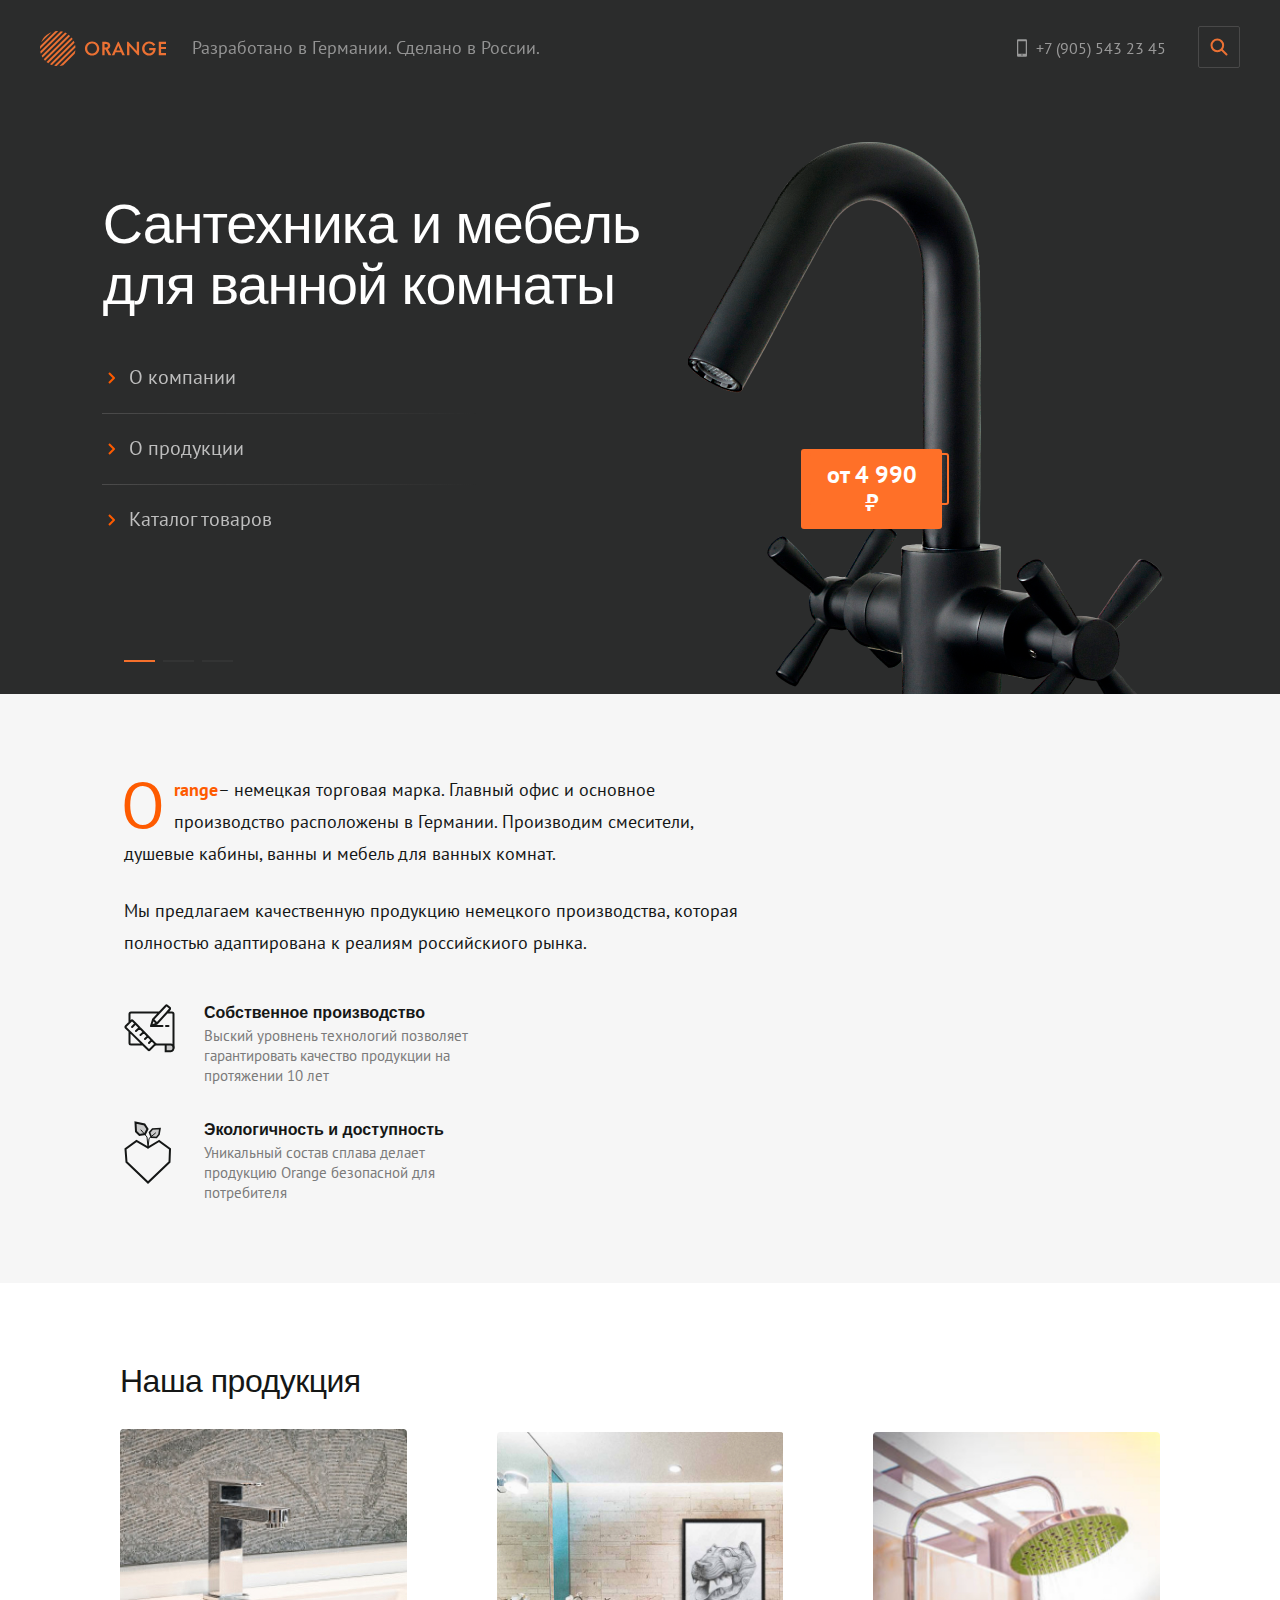
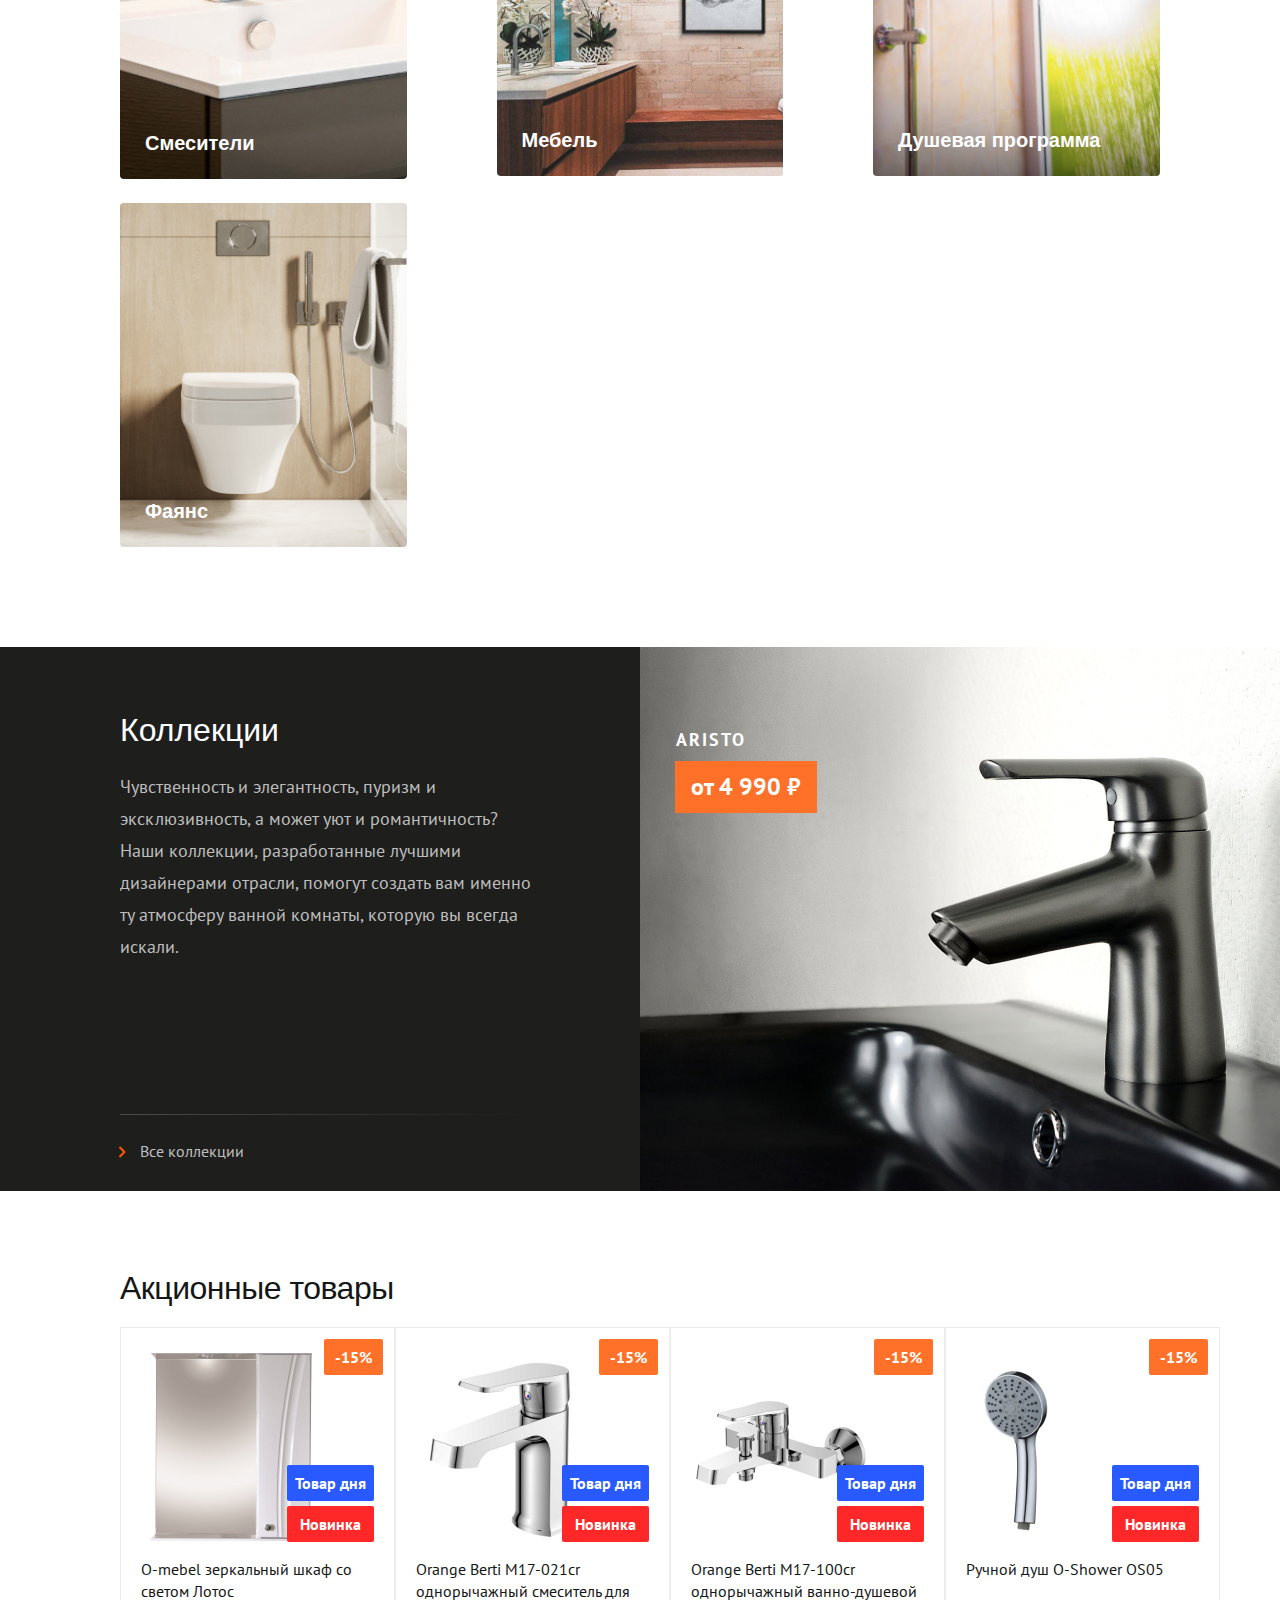
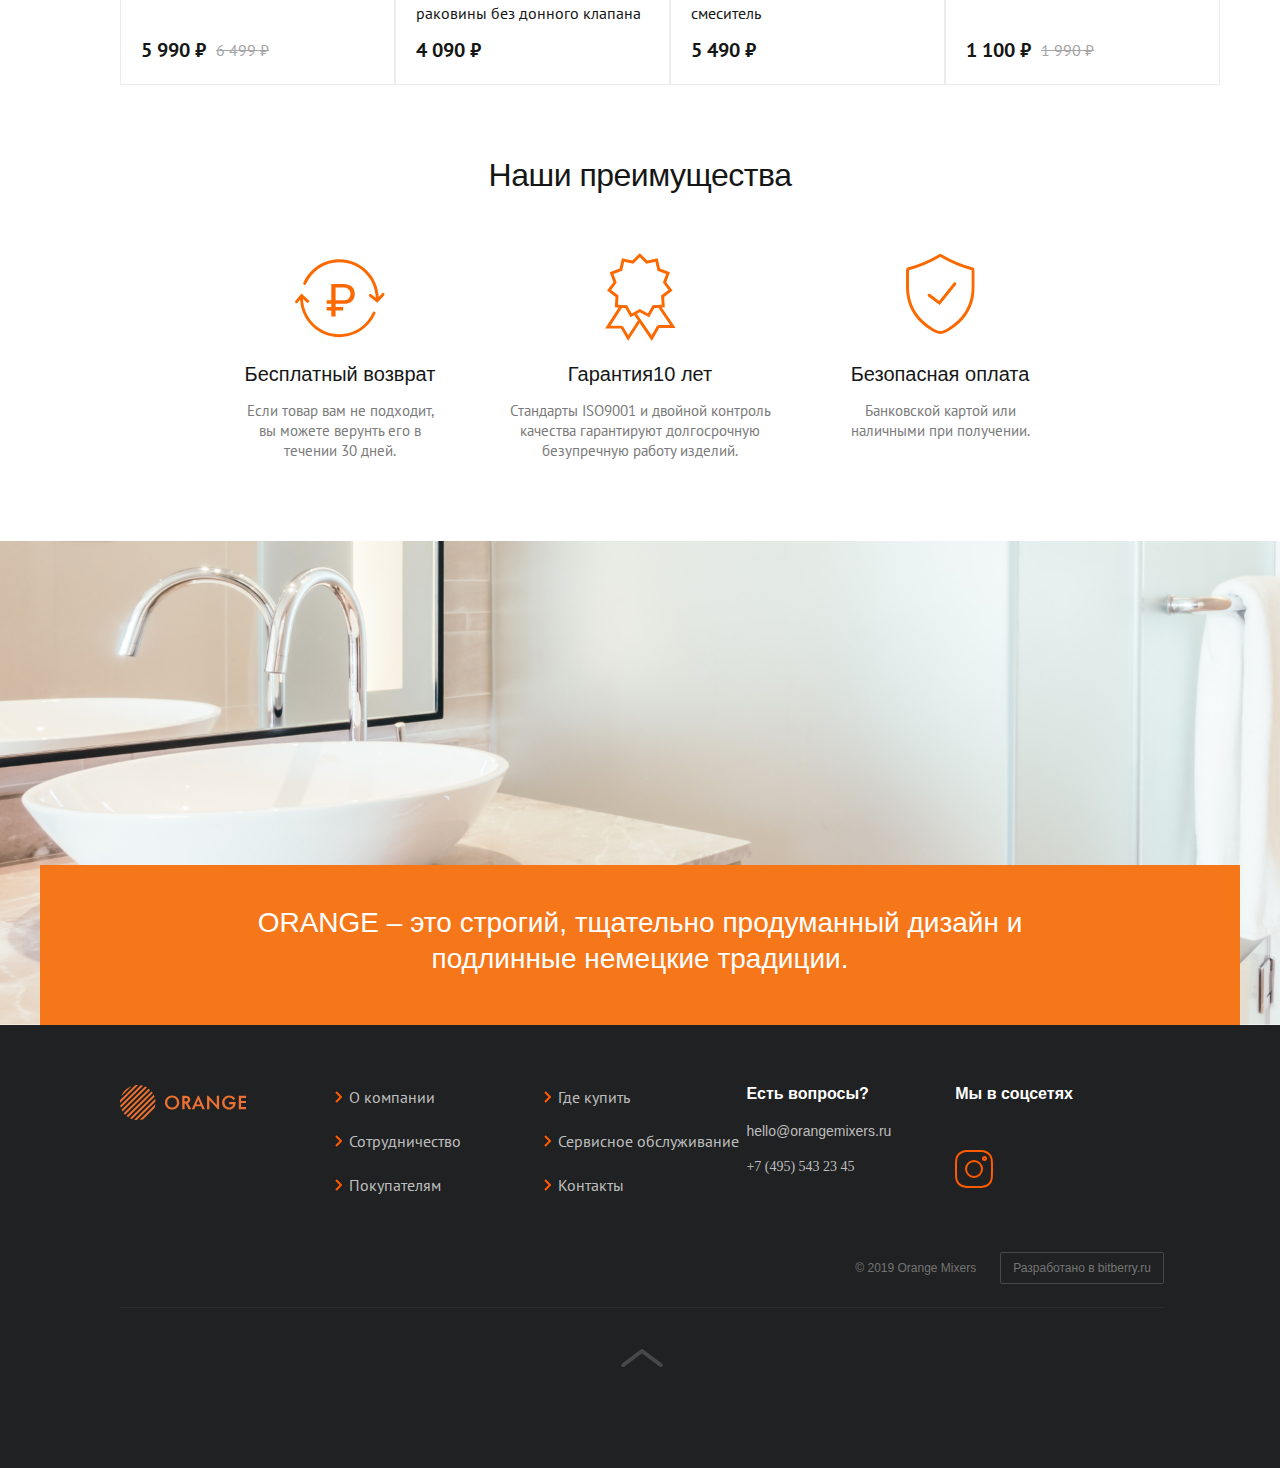
==== index.html @ 9e0f0fbe "pp sec foooter" ====
<!DOCTYPE html>
<html lang="ru">

<head>
  <meta charset="UTF-8" />
  <meta name="viewport" content="width=device-width, initial-scale=1.0" />
  <meta name="viewport" content="initial-scale=1.0, user-scalable=no, maximum-scale=1" />
  <link rel="stylesheet" href="./css/swiper-bundle.min.css">
  <link rel="stylesheet" href="./css/main.css" />
  <title>Главная страница магазина сантехники</title>
</head>

<body>
  <div class="main-container">
    <header class="main__header main__header--banner">
      <nav class="main__header-nav">
        <a class="main__header-logo">
          <img src="./images/logo.svg" width="126" height="35" alt="Логотип сайта">
        </a>
        <p class="main__header-text">Разработано в Германии. Сделано в России.</p>
        <ul class="main__header-menu-list none">
          <li class="main__header-menu-item">
            <a class="main__header-menu-link" href="#">О компании</a>
          </li>
          <li class="main__header-menu-item">
            <a class="main__header-menu-link" href="#">О продукции</a>
          </li>
          <li class="main__header-menu-item">
            <a class="main__header-menu-link" href="#">Каталог товаров</a>
            <ul class="main__header-submenu-list none">
              <li class="main__header-submenu-item">
                <a class="main__header-submenu-link" href="#">Смесители</a>
              </li>
              <li class="main__header-submenu-item">
                <a class="main__header-submenu-link" href="#">Душевые кабины</a>
              </li>
              <li class="main__header-submenu-item">
                <a class="main__header-submenu-link" href="#">Раковины</a>
              </li>
              <li class="main__header-submenu-item">
                <a class="main__header-submenu-link" href="#">Санузлы</a>
              </li>
              <li class="main__header-submenu-item">
                <a class="main__header-submenu-link" href="#">Аксесуары</a>
              </li>
            </ul>
          </li>
        </ul>
        <ul class="main__header-profile-menu-list">
          <li class="main__header-profile-menu-item">
            <a class="main__header-profile-menu-link main__header-profile-phone" href="tel:+79055432345">
              <svg width="20" height="20" viewBox="0 0 20 20" xmlns="http://www.w3.org/2000/svg">
                <g clip-path="url(#clip0_5703_666)">
                  <path
                    d="M13.75 1.25H6.25C5.55937 1.25 5 1.80937 5 2.5V17.5C5 18.1906 5.55937 18.75 6.25 18.75H13.75C14.4406 18.75 15 18.1906 15 17.5V2.5C15 1.80937 14.4406 1.25 13.75 1.25ZM10 17.5C9.655 17.5 9.375 17.22 9.375 16.875C9.375 16.53 9.655 16.25 10 16.25C10.345 16.25 10.625 16.53 10.625 16.875C10.625 17.22 10.345 17.5 10 17.5ZM13.75 15.625H6.25V3.125H13.75V15.625Z" />
                </g>
                <defs>
                  <clipPath id="clip0_5703_666">
                    <rect width="20" height="20" />
                  </clipPath>
                </defs>
              </svg>
              +7 (905) 543 23
              45</a>
          </li>
          <li class="main__header-profile-menu-item">
            <a class="main__header-profile-menu-link main__header-profile-menu-search-icon" href="#" type="button">
              <span class="visually-hidden">Поиск</span>
            </a>
            <div class="main__header-profile-menu-form__wrapper none">
              <form class="main__header-profile-menu-form" method="post" action="#">
                <label class="main__header-profile-menu-form-label">
                  <p class="main__header-profile-menu-form-text">Что вы ищите?</p>
                  <input class="main__header-profile-menu-input" type="text"
                    placeholder="Раковина для ванной комнаты...">
                </label>
                <button class="main__header-profile-menu-form-btn" type="submit">Искать</button>
              </form>
            </div>
          </li>
        </ul>
      </nav>
    </header>
    <main class="main">
      <section class="main__banner">
        <div class="swiper mySwiper">
          <div class="swiper-wrapper">
            <div class="swiper-slide">
              <div class="main__banner__left">
                <h1 class="main__banner__left-title">Сантехника и мебель для ванной комнаты</h1>
                <ul class="main__banner__left-list">
                  <li class="main__banner__left-item">
                    <a class="main__banner__left-link" href="#">О компании</a>
                  </li>
                  <li class="main__banner__left-item">
                    <a class="main__banner__left-link" href="#">О продукции</a>
                  </li>
                  <li class="main__banner__left-item">
                    <a class="main__banner__left-link" href="#">Каталог товаров</a>
                  </li>
                </ul>
              </div>
              <div class="main__banner__right">
                <img class="main__banner-img" width="639" height="597" src="./images/main__banner.png"
                  alt="Большой кран">
                <span class="main__banner-img-price">от 4 990 ₽</span>
              </div>
            </div>
            <div class="swiper-slide">
              <div class="main__banner__left">
                <h1 class="main__banner__left-title">Сантехника и мебель для ванной комнаты</h1>
                <ul class="main__banner__left-list">
                  <li class="main__banner__left-item">
                    <a class="main__banner__left-link" href="#">О компании</a>
                  </li>
                  <li class="main__banner__left-item">
                    <a class="main__banner__left-link" href="#">О продукции</a>
                  </li>
                  <li class="main__banner__left-item">
                    <a class="main__banner__left-link" href="#">Каталог товаров</a>
                  </li>
                </ul>
              </div>
              <div class="main__banner__right">
                <img class="main__banner-img" src="./images/main__banne-2.png" width="639" height="597"
                  alt="Большой регулируемый душь">
                <span class="main__banner-img-price">от 4 990 ₽</span>
              </div>
            </div>
            <div class="swiper-slide">
              <div class="main__banner__left">
                <h1 class="main__banner__left-title">Сантехника и мебель для ванной комнаты</h1>
                <ul class="main__banner__left-list">
                  <li class="main__banner__left-item">
                    <a class="main__banner__left-link" href="#">О компании</a>
                  </li>
                  <li class="main__banner__left-item">
                    <a class="main__banner__left-link" href="#">О продукции</a>
                  </li>
                  <li class="main__banner__left-item">
                    <a class="main__banner__left-link" href="#">Каталог товаров</a>
                  </li>
                </ul>
              </div>
              <div class="main__banner__right">
                <img class="main__banner-img" src="./images/main__banne-3.png" width="639" height="695"
                  alt="Регулируемый душь">
                <span class="main__banner-img-price">от 4 990 ₽</span>
              </div>
            </div>
          </div>
          <!-- <div class="swiper-button-next"></div>
        <div class="swiper-button-prev"></div> -->
          <div class="swiper-pagination"></div>
        </div>
      </section>
      <section class="dignity">
        <div class="dignity__wrapper">
          <div class="dignity__inner">
            <p class="dignity-text big--letter">O
              <span class="color--word">range</span>– немецкая торговая марка. Главный офис и основное производство
              расположены в Германии. Производим смесители, душевые кабины, ванны и мебель для ванных комнат.
            </p>
            <p class="dignity-text">Мы предлагаем качественную продукцию немецкого производства, которая полностью
              адаптирована к реалиям российскиого рынка.</p>
          </div>
          <ul class="dignity-list">
            <li class="dignity-item">
              <div class="dignity-block">
                <span class="decor--drawing"></span>
                <h6 class="dignity-block-title">Cобственное производство</h6>
                <p class="dignity-block-text">Выский уровнень технологий позволяет гарантировать качество продукции
                  на
                  протяжении 10 лет</p>
              </div>
            </li>
            <li class="dignity-item">
              <div class="dignity-block">
                <span class="decor--apple"></span>
                <h6 class="dignity-block-title">Экологичность и доступность</h6>
                <p class="dignity-block-text">Уникальный состав сплава делает продукцию Orange безопасной для
                  потребителя</p>
              </div>
            </li>
          </ul>
        </div>
      </section>
      <section class="product__card">
        <h2 class="product__card-title">Наша продукция</h2>
        <div class="product__card__wrapper">
          <div class="product__card__block">
            <a class="product__card__block-link" href="#">
              <img class="product__card__block-img" src="./images/product__card/product-card-1.jpg" alt="Раковина">
              <p class="product__card__block-text">Смесители</p>
            </a>
          </div>
          <div class="product__card__block">
            <a class="product__card__block-link" href="#">
              <img class="product__card__block-img" src="./images/product__card/product-card-2.jpg" alt="Раковина">
              <p class="product__card__block-text">Мебель</p>
            </a>
          </div>
          <div class="product__card__block">
            <a class="product__card__block-link" href="#">
              <img class="product__card__block-img" src="./images/product__card/product-card-3.jpg" alt="Раковина">
              <p class="product__card__block-text">Душевая программа</p>
            </a>
          </div>
          <div class="product__card__block">
            <a class="product__card__block-link" href="#">
              <img class="product__card__block-img" src="./images/product__card/product-card-4.jpg" alt="Раковина">
              <p class="product__card__block-text">Фаянс</p>
            </a>
          </div>
        </div>
      </section>
      <section class="collections">
        <div class="collections__wrapper">
          <div class="collections__left">
            <h2 class="collections__left-title">Коллекции</h2>
            <div class="collections__left-box-text">
              <p class="collections__left-text">Чувственность и элегантность, пуризм и эксклюзивность, а может уют и
                романтичность? Наши коллекции, разработанные лучшими дизайнерами отрасли, помогут создать вам именно ту
                атмосферу ванной комнаты, которую вы всегда искали.
              </p>
            </div>
            <a class="collections__left-link" href="#">Все коллекции</a>
          </div>
          <div class="collections__right">
            <img class="collections__right-img " src="./images/collection.jpg">
            <p class="collections__right-text-logo">Aristo</p>
            <p class="collections__right-text-price">от 4 990 ₽</p>
          </div>
        </div>
      </section>
      <section class="promotional">
        <h2 class="promotional-title">Акционные товары</h3>
          <ul class="promotional__list">
            <li class="promotional__item">
              <a class="promotional__img-link" href="#">
                <div class="promotional__lt-info">
                  <span class="promotional-sale">-15%</span>
                </div>
                <div class="promotional__lb-info">
                  <span class="promotional-discount">Товар дня</span>
                  <span class="promotional-new">Новинка</span>
                </div>
                <img src="./images/promotional/promotional-1.jpg" alt="зеркальный шкаф серого цвета">
              </a>
              <a class="promotional__item-link" href="#">
                <h3 class="promotional__item-title">
                  O-mebel зеркальный шкаф со светом Лотос
                </h3>
              </a>
              <div class="promotional__price">
                <p class="promotional__price-num">5 990 ₽</p>
                <s class="promotional__s-num">6 499 ₽</s>
              </div>
            </li>
            <li class="promotional__item">
              <a class="promotional__img-link" href="#">
                <div class="promotional__lt-info">
                  <span class="promotional-sale">-15%</span>
                </div>
                <div class="promotional__lb-info">
                  <span class="promotional-discount">Товар дня</span>
                  <span class="promotional-new">Новинка</span>
                </div>
                <img src="./images/promotional/promotional-2.jpg" alt="зеркальный шкаф серого цвета">
              </a>
              <a class="promotional__item-link" href="#">
                <h3 class="promotional__item-title">
                  Orange Berti M17-021cr однорычажный смеситель для раковины без донного клапана
                </h3>
              </a>
              <div class="promotional__price">
                <p class="promotional__price-num">4 090 ₽</p>
                <s class="promotional__s-num"></s>
              </div>
            </li>
            <li class="promotional__item">
              <a class="promotional__img-link" href="#">
                <div class="promotional__lt-info">
                  <span class="promotional-sale">-15%</span>
                </div>
                <div class="promotional__lb-info">
                  <span class="promotional-discount">Товар дня</span>
                  <span class="promotional-new">Новинка</span>
                </div>
                <img src="./images/promotional/promotional-3.jpg" alt="зеркальный шкаф серого цвета">
              </a>
              <a class="promotional__item-link" href="#">
                <h3 class="promotional__item-title">
                  Orange Berti M17-100cr однорычажный ванно-душевой смеситель
                </h3>
              </a>
              <div class="promotional__price">
                <p class="promotional__price-num">5 490 ₽</p>
                <s class="promotional__s-num"></s>
              </div>
            </li>
            <li class="promotional__item">
              <a class="promotional__img-link" href="#">
                <div class="promotional__lt-info">
                  <span class="promotional-sale">-15%</span>
                </div>
                <div class="promotional__lb-info">
                  <span class="promotional-discount">Товар дня</span>
                  <span class="promotional-new">Новинка</span>
                </div>
                <img src="./images/promotional/promotional-4.jpg" alt="зеркальный шкаф серого цвета">
              </a>
              <a class="promotional__item-link" href="#">
                <h3 class="promotional__item-title">
                  Ручной душ O-Shower OS05
                </h3>
              </a>
              <div class="promotional__price">
                <p class="promotional__price-num">1 100 ₽</p>
                <s class="promotional__s-num">1 990 ₽</s>
              </div>
            </li>
          </ul>
      </section>
      <section class="advantages">
        <h2 class="advantages-title">Наши преимущества</h2>
        <ul class="advantages__wrapper">
          <li class="advantages__item decor--refund">
            <h3 class="advantages__block-title">Бесплатный возврат</h3>
            <p class="advantages__block-text">Если товар вам не подходит,<br>вы можете верунть его в<br>течении 30 дней.
            </p>
          </li>
          <li class="advantages__item decor--quality">
            <h3 class="advantages__block-title">Гарантия10 лет</h3>
            <p class="advantages__block-text">Стандарты ISO9001 и двойной контроль<br>качества гарантируют
              долгосрочную<br>
              безупречную работу изделий.</p>
          </li>
          <li class="advantages__item decor--secure">
            <h3 class="advantages__block-title">Безопасная оплата</h3>
            <p class="advantages__block-text">Банковской картой или<br>наличными при получении.</p>
          </li>
        </ul>
      </section>
      <section class="advertisig">
        <div class="advertisig__wrapper">
          <img class="advertisig-bg" width="1920" height="726" src="images/advertisig-bg.jpg" alt="Раковина">
          <div class="advertisig__block">
            <p class="advertisig-text"><span class="advertisig-big-text">orange</span> – это строгий, тщательно
              продуманный
              дизайн и подлинные
              немецкие традиции.
            </p>
          </div>
        </div>
      </section>
    </main>
    <footer class="main-footer">
      <div class="main-container">
        <div class="main-footer__wrapper">
          <div class="main-footer__top">
            <a class="footer-logo" href="#">
              <img width="126" height="35" src="./images/logo.svg" alt="логотип подвала сайта">
            </a>
            <ul class="foooter__ifo-list">
              <li class="foooter__ifo-item">
                <a class="foooter__ifo-link" href="#">О компании</a>
              </li>
              <li class="foooter__ifo-item">
                <a class="foooter__ifo-link" href="#">Сотрудничество</a>
              </li>
              <li class="foooter__ifo-item">
                <a class="foooter__ifo-link" href="#">Покупателям</a>
              </li>
            </ul>
            <ul class="foooter__ifo-list-2">
              <li class="foooter__ifo-item-2">
                <a class="foooter__ifo-link-2" href="#">Где купить</a>
              </li>
              <li class="foooter__ifo-item-2">
                <a class="foooter__ifo-link-2" href="#">Сервисное обслуживание</a>
              </li>
              <li class="foooter__ifo-item-2">
                <a class="foooter__ifo-link-2" href="#">Контакты</a>
              </li>
            </ul>
            <ul class="foooter__questions-list">
              <li class="foooter__questions-item">
                <h3 class="foooter__questions-title">Есть вопросы?</h3>
              </li>
              <li class="foooter__questions-item">
                <a href="mailto:hello@orangemixers.ru"
                  class="foooter__questions-link questions--email">hello@orangemixers.ru</a>
              </li>
              <li class="foooter__questions-item">
                <a href="tel:+74955432345" class="foooter__questions-link questions--phone">+7 (495) 543 23 45</a>
              </li>
            </ul>
            <ul class="foooter__social-list">
              <li class="foooter__questions-item">
                <h3 class="foooter__questions-title">Мы в соцсетях</h3>
              </li>
              <li class="foooter__questions-item">
                <a class="foooter__questions-link">
                  <svg xmlns="http://www.w3.org/2000/svg" width="38" height="38" viewBox="0 0 38 38" fill="none">
                    <path fill-rule="evenodd" clip-rule="evenodd"
                      d="M19 1C14.1115 1 13.4985 1.02072 11.5786 1.10832C9.66273 1.1957 8.35425 1.50002 7.20932 1.94501C6.02566 2.40494 5.02184 3.02042 4.0211 4.0211C3.02042 5.02184 2.40494 6.02566 1.94501 7.20932C1.50002 8.35425 1.1957 9.66273 1.10832 11.5786C1.02072 13.4985 1 14.1115 1 19C1 23.8885 1.02072 24.5015 1.10832 26.4214C1.1957 28.3373 1.50002 29.6458 1.94501 30.7907C2.40494 31.9744 3.02042 32.9782 4.0211 33.9789C5.02184 34.9796 6.02566 35.5951 7.20932 36.0551C8.35425 36.5 9.66273 36.8043 11.5786 36.8917C13.4985 36.9793 14.1115 37 19 37C23.8885 37 24.5015 36.9793 26.4214 36.8917C28.3373 36.8043 29.6458 36.5 30.7907 36.0551C31.9743 35.5951 32.9782 34.9796 33.9789 33.9789C34.9796 32.9782 35.5951 31.9744 36.0551 30.7907C36.5 29.6458 36.8043 28.3373 36.8917 26.4214C36.9793 24.5015 37 23.8885 37 19C37 14.1115 36.9793 13.4985 36.8917 11.5786C36.8043 9.66273 36.5 8.35425 36.0551 7.20932C35.5951 6.02566 34.9796 5.02184 33.9789 4.0211C32.9782 3.02042 31.9743 2.40494 30.7907 1.94501C29.6458 1.50002 28.3373 1.1957 26.4214 1.10832C24.5015 1.02072 23.8885 1 19 1Z"
                      stroke="#FE5B00" stroke-width="2" />
                    <path
                      d="M19.0078 26.9941C23.4261 26.9941 27.0078 23.4124 27.0078 18.9941C27.0078 14.5759 23.4261 10.9941 19.0078 10.9941C14.5895 10.9941 11.0078 14.5759 11.0078 18.9941C11.0078 23.4124 14.5895 26.9941 19.0078 26.9941Z"
                      stroke="#FE5B00" stroke-width="2" />
                    <path
                      d="M31.0078 8.49414C31.0078 9.32257 30.3362 9.99414 29.5078 9.99414C28.6794 9.99414 28.0078 9.32257 28.0078 8.49414C28.0078 7.66571 28.6794 6.99414 29.5078 6.99414C30.3362 6.99414 31.0078 7.66571 31.0078 8.49414Z"
                      fill="#333333" stroke="#FE5B00" stroke-width="2" />
                  </svg>
                </a>
              </li>
            </ul>
          </div>
          <div class="main-footer__copyright">
            <p class="main-footer__copyright-text">© 2019 Orange Mixers</p>
            <a class="main-footer__copyright-link" href="#">Разработано в bitberry.ru</a>
          </div>
        </div>
      </div>
      <div class="main-footer__arrow" id="main-footer__arrow" onclick="goUp();">
        <svg xmlns="http://www.w3.org/2000/svg" width="42" height="18" viewBox="0 0 42 18" fill="none">
          <path d="M39.666 16L20.9993 2L2.33264 16" stroke="#484848" stroke-width="4" stroke-linecap="round"
            stroke-linejoin="round" />
        </svg>
      </div>
    </footer>
  </div>
  <script src="js/jquery-3.7.1.min.js"></script>
  <script src="js/swiper-bundle.min.js"></script>
  <script src="./js/main.js"></script>
</body>

</html>
---- css/main.css ----
@import url("https://fonts.googleapis.com/css2?family=PT+Sans:wght@400;700&display=swap");
@import url("https://fonts.googleapis.com/css2?family=PT+Sans:wght@400;700&display=swap");
@font-face {
  font-family: "Orenburg";
  font-style: normal;
  font-weight: 700;
  font-display: swap;
  src: local("Orenburg-Bold"), url("fonts/Orenburg-Bold.woff") format("woff");
}
@font-face {
  font-family: "Orenburg";
  font-style: normal;
  font-weight: 300;
  font-display: swap;
  src: local("Orenburg-Italic"), url("fonts/Orenburg-Italic.woff") format("woff");
}
@font-face {
  font-family: "Orenburg";
  font-style: normal;
  font-weight: 400;
  font-display: swap;
  src: local("Orenburg"), url("fonts/Orenburg.woff") format("woff");
}
*,
*::before,
*::after {
  box-sizing: border-box;
}

body {
  position: relative;
  font-family: "Orenburg", sans-serif;
  font-weight: 400;
  font-size: 10px;
  margin: 0;
  background-color: #ffffff;
  color: #000000;
  display: flex;
  flex-direction: column;
  min-height: 100vh;
}

main {
  flex-grow: 1;
}

.footer {
  flex-shrink: 0;
}

img {
  max-width: 100%;
  height: auto;
  -o-object-fit: contain;
     object-fit: contain;
  vertical-align: top;
}

.main-container {
  position: relative;
  max-width: 1440px;
  width: 100%;
  margin: 0 auto;
}

.visually-hidden {
  position: absolute;
  width: 1px;
  height: 1px;
  margin: -1px;
  padding: 0;
  border: 0;
  clip: rect(0 0 0 0);
  overflow: hidden;
}

.btn {
  height: auto;
  color: #ffffff;
  font-size: 16px;
  font-family: inherit;
  font-weight: 400;
  text-align: center;
  text-decoration: none;
  border: none;
  display: inline-block;
  cursor: pointer;
}

.title {
  margin: 0;
  color: #414141;
  font-family: Rubik, sans-serif;
  font-size: 36px;
  font-weight: 700;
  line-height: 54px;
}

.main-title {
  color: #414141;
  font-family: Rubik, sans-serif;
  font-size: 64px;
  font-weight: 700;
  line-height: 96px;
}

a {
  transition: 0.3s ease-in-out;
}

a:hover {
  color: #ffffff;
}

.link {
  position: relative;
  padding-right: 32px;
  text-decoration: none;
  color: #606060;
  text-align: center;
  font-family: Rubik, sans-serif;
  font-size: 16px;
  font-weight: 400;
  line-height: 24px;
}
.link::after {
  position: absolute;
  content: "";
  width: 24px;
  height: 24px;
  right: -20px;
  top: 50%;
  transform: translate(-50%, -50%);
  background-image: url("/images/arrow.svg");
}

.text {
  color: #414141;
  font-family: Rubik, sans-serif;
  font-size: 16px;
  font-weight: 400;
  line-height: 24px;
}

.main__header {
  position: absolute;
  top: 0;
  left: 0;
  right: 0;
  padding: 20px 0;
  z-index: 2;
}

.main__header-nav {
  display: flex;
  align-items: center;
  padding: 0 40px;
}

.main__header-text {
  margin-left: 26px;
  color: #939393;
  font-family: "PT Sans", sans-serif;
  font-size: 18px;
  font-weight: 400;
  line-height: 20px;
}

.main__header-profile-menu-list {
  display: flex;
  align-items: center;
  list-style: none;
  margin: 0 0 0 auto;
  padding: 0;
}

.main__header-profile-menu-link {
  text-decoration: none;
}

.main__header-profile-phone {
  position: relative;
  display: inline-block;
  color: #999;
  font-family: "PT Sans", sans-serif;
  font-size: 16px;
  line-height: 20px;
  font-weight: 400;
  transition: all 0.3s ease-in-out;
}
.main__header-profile-phone:hover {
  color: #F5702C;
}
.main__header-profile-phone svg {
  position: absolute;
  left: -24px;
  fill: #999999;
  transition: all 0.3s ease-in-out;
}
.main__header-profile-phone:hover svg {
  fill: #F5702C;
}

.main__header-profile-menu-search-icon {
  display: inline-block;
  width: 20px;
  height: 20px;
  background-image: url("../../images/header-search.svg");
  background-repeat: no-repeat;
  background-position: center;
  margin-left: 32px;
  padding: 20px;
  border-radius: 2px;
  border: 1px solid #494949;
}

.main__header-profile-menu-form__wrapper {
  position: fixed;
  left: 0;
  right: 0;
  display: flex;
  justify-content: center;
  align-items: center;
  z-index: 1;
}

.main__header-profile-menu-form {
  padding: 31px 56px;
  position: absolute;
  top: 15px;
  min-width: 1086px;
  height: 121px;
  display: flex;
  align-items: center;
  background: #ffffff;
  box-shadow: 0px 20px 50px 0px rgba(0, 0, 0, 0.25);
  overflow: hidden;
}

.main__header-profile-menu-form-label {
  display: flex;
  align-items: center;
}

.main__header-profile-menu-form-text {
  max-width: 218px;
  margin-right: 40px;
  color: #151716;
  font-size: 32px;
  font-weight: 400;
  line-height: 36px;
  letter-spacing: -0.5px;
}

.main__header-profile-menu-input {
  padding: 16px 20px 16px 16px;
  width: 581px;
  color: #7B7B7B;
  font-family: "PT Sans", sans-serif;
  font-size: 20px;
  font-weight: 400;
  line-height: 24px;
}
.main__header-profile-menu-input:focus {
  border-radius: 2px;
  border: 1px solid #EC9F76;
  outline: none;
  background: #FFF;
  box-shadow: 0px 0px 6px 0px #FF7028;
}
.main__header-profile-menu-input::-moz-placeholder {
  color: #7B7B7B;
  font-family: "PT Sans", sans-serif;
  font-size: 20px;
  font-weight: 400;
  line-height: 24px;
}
.main__header-profile-menu-input::placeholder {
  color: #7B7B7B;
  font-family: "PT Sans", sans-serif;
  font-size: 20px;
  font-weight: 400;
  line-height: 24px;
}

.main__header-profile-menu-form-btn {
  width: 130px;
  position: relative;
  padding: 12px 24px;
  margin-left: 12px;
  color: #ffffff;
  cursor: pointer;
  text-align: center;
  font-family: "PT Sans", sans-serif;
  font-size: 18.667px;
  font-weight: 700;
  line-height: 28px;
  border-radius: 2.333px;
  background: #FF7028;
  border: none;
  border-radius: 3px;
  outline: 1px solid transparent;
}
.main__header-profile-menu-form-btn::before {
  position: absolute;
  content: "";
  left: 4px;
  top: 4px;
  right: 0;
  width: 130px;
  height: 52px;
  border: 2px solid #FF7028;
  border-radius: 3px;
}
.main__header-profile-menu-form-btn:focus {
  outline: 1px solid #d15315;
}

.swiper {
  width: 100%;
  height: 694px;
}
@keyframes pulse {
  0% {
    transform: scaleX(1);
  }
  50% {
    transform: scale3d(1.05, 1.05, 1.05);
  }
  to {
    transform: scaleX(1);
  }
}
.swiper-slide {
  padding-left: clamp(0rem, -2.143rem + 10.71vw, 7.5rem);
  position: relative;
  font-size: 18px;
  background: rgba(6, 7, 7, 0.85);
  -webkit-backdrop-filter: blur(75px);
          backdrop-filter: blur(75px);
  display: flex;
  align-items: center;
  animation-name: pulse;
  animation-duration: 0.8s;
}

.swiper-slide img {
  display: block;
  width: 100%;
  height: 100%;
  -o-object-fit: cover;
     object-fit: cover;
}

.swiper-horizontal > .swiper-pagination-bullets,
.swiper-pagination-bullets.swiper-pagination-horizontal,
.swiper-pagination-custom,
.swiper-pagination-fraction {
  display: flex;
  justify-content: flex-start;
  margin-left: 120px;
  bottom: 32px;
}

.swiper-pagination-bullet {
  background: #575757;
  border-radius: 0;
  width: 31px;
  height: 2px;
  transition: 0.3s ease-in-out;
  cursor: pointer;
}

.swiper-pagination-bullet:hover {
  background-color: #F5702C;
  opacity: 1;
}

.swiper-pagination-bullet-active {
  background-color: #F5702C;
}

.main__banner__left {
  max-width: 600px;
  z-index: 2;
}

.main__banner__left-title {
  margin-top: 80px;
  margin-bottom: clamp(2.5rem, 2.25rem + 1.25vw, 3.375rem);
  color: #ffffff;
  font-family: "Orenburg", sans-serif;
  font-size: clamp(1.875rem, 1.339rem + 2.68vw, 3.75rem);
  font-weight: 400;
  line-height: clamp(2.5rem, 2.071rem + 2.14vw, 4rem);
  letter-spacing: -1px;
}

.main__banner__left-list {
  padding: 0;
  padding-left: 19px;
  margin: 0;
  list-style: url("../../../images/arrow.svg");
}

.main__banner__left-item {
  position: relative;
  padding-bottom: 49px;
}
.main__banner__left-item:not(:last-child)::after {
  width: 375px;
  height: 1px;
  content: "";
  position: absolute;
  bottom: 24px;
  left: -20px;
  right: 0;
  background: linear-gradient(90deg, #4B4B4B 0%, rgba(38, 38, 37, 0) 100%);
}

.main__banner__left-link {
  margin-left: 7px;
  display: inline-block;
  text-decoration: none;
  color: #BEBEBE;
  font-family: "PT Sans", sans-serif;
  font-size: 20px;
  font-weight: 400;
  line-height: 20px;
}

.main__banner__right {
  position: absolute;
  right: 35px;
  bottom: 0;
}

.main__banner-img-price {
  padding: 12px 16px;
  position: absolute;
  min-width: 141px;
  min-height: 50px;
  top: 450px;
  left: 195px;
  right: 0;
  width: 130px;
  color: #ffffff;
  cursor: pointer;
  text-align: center;
  font-family: "PT Sans", sans-serif;
  font-size: 24px;
  font-weight: 700;
  line-height: 28px;
  border-radius: 2.333px;
  background: #FF7028;
  border: none;
  border-radius: 3px;
  outline: 1px solid transparent;
}
.main__banner-img-price::before {
  position: absolute;
  content: "";
  left: 7px;
  top: 4px;
  right: 0;
  width: 141px;
  height: 52px;
  border: 2px solid #FF7028;
  border-radius: 3px;
}
.main__banner-img-price:focus {
  outline: 1px solid #d15315;
}

.main__banner-img {
  width: 100%;
  height: 100%;
}

.dignity {
  padding: 62px 124px 65px 124px;
  background: #F6F6F6;
}

.dignity__wrapper {
  display: flex;
  flex-wrap: wrap;
  align-items: center;
  padding: 0;
  margin: 0;
  list-style: none;
  -moz-column-gap: 134px;
       column-gap: 134px;
}

.dignity__inner {
  max-width: 635px;
  height: auto;
}

.dignity-text {
  margin-bottom: 25px;
  color: #151716;
  font-family: "PT Sans", sans-serif;
  font-size: 18px;
  font-weight: 400;
  line-height: 32px;
}

.big--letter::first-letter {
  margin-right: 12px;
  initial-letter: 2;
  color: #FE5B00;
}

.color--word {
  color: #FE5B00;
  font-family: "PT Sans", sans-serif;
  font-size: 18px;
  font-weight: 700;
  line-height: 32px;
}

.dignity-list {
  padding: 0;
  padding-left: 80px;
  margin: 0;
  list-style: none;
}

.dignity-item:not(:last-child) {
  margin-bottom: 35px;
}

.dignity-block {
  position: relative;
  max-width: 290px;
}

.decor--drawing {
  position: absolute;
  display: block;
  content: "";
  top: 0;
  left: -80px;
  background-image: url("../../../images/decor-drawing.svg");
  background-repeat: no-repeat;
  width: 51px;
  height: 49px;
}

.decor--apple {
  position: absolute;
  display: block;
  content: "";
  top: 0;
  left: -80px;
  background-image: url("../../../images/decor-apple.svg");
  background-repeat: no-repeat;
  width: 48px;
  height: 63px;
}

.dignity-block-title {
  margin-top: 20px;
  margin-bottom: 0;
  color: #151716;
  font-family: Orenburg, sans-serif;
  font-size: 16px;
  font-weight: 700;
}

.dignity-block-text {
  margin-top: 4px;
  color: #7B7B7B;
  font-family: PT Sans, sans-serif;
  font-size: 15px;
  font-weight: 400;
  line-height: 20px;
}

.product__card {
  background-color: #ffffff;
  padding: 53px 120px 50px 120px;
}

.product__card-title {
  margin-bottom: 30px;
  color: #151716;
  font-family: Orenburg, sans-serif;
  font-size: 32px;
  font-weight: 400;
  line-height: 36px;
  letter-spacing: -0.5px;
}

.product__card__wrapper {
  display: flex;
  justify-content: space-between;
  flex-wrap: wrap;
  align-items: center;
  row-gap: 24px;
}
@media screen and (max-width: 768px) {
  .product__card__wrapper {
    flex-direction: column;
  }
}

.product__card__block {
  position: relative;
  width: 100%;
  max-width: 287px;
  overflow: hidden;
  border-radius: 4px;
}

.product__card__block-link {
  display: inline-block;
}

.product__card__block-text {
  margin: 0;
  position: absolute;
  bottom: 24px;
  left: 25px;
  color: #ffffff;
  font-size: 20px;
  font-weight: 700;
}

.collections {
  min-height: 544px;
  padding: 50px 0 40px 0;
}

.collections__wrapper {
  display: flex;
  width: 100%;
  height: 100%;
  min-height: 544px;
}
@media screen and (max-width: 1200px) {
  .collections__wrapper {
    flex-direction: column-reverse;
    justify-content: center;
  }
}

.collections__left {
  padding: 65px 107px 28px 120px;
  display: flex;
  flex-direction: column;
  background: #1e1e1d;
  flex: 1 0 50%;
}
@media screen and (max-width: 1200px) {
  .collections__left {
    padding: 30px 200px 30px 200px;
    width: 100%;
  }
}
@media screen and (max-width: 900px) {
  .collections__left {
    padding: 30px 80px 30px 80px;
  }
}
@media screen and (max-width: 320px) {
  .collections__left {
    padding: 15px 15px 15px 15px;
  }
}

.collections__left-title {
  margin-top: 0;
  margin-bottom: 0;
  color: #ffffff;
  font-size: 32px;
  font-weight: 400;
  line-height: 36px;
}

.collections__left-box-text {
  margin-top: 5px;
  max-width: 100%;
  min-width: 200px;
  height: 325px;
}
@media screen and (max-width: 1200px) {
  .collections__left-box-text {
    width: 100%;
  }
}
.collections__left-box-text::-webkit-scrollbar {
  width: 3px;
  background-color: #F6F6F6;
}
.collections__left-box-text::-webkit-scrollbar-thumb {
  border-radius: 10px;
  background-color: #FF7028;
}

.collections__left-text {
  max-width: 486px;
  color: #BEBEBE;
  font-family: "PT Sans", sans-serif;
  font-size: 18px;
  font-weight: 400;
  line-height: 32px;
  margin-bottom: 0;
}
@media screen and (max-width: 1200px) {
  .collections__left-text {
    min-width: 100%;
    width: 100%;
  }
}

.collections__left-link {
  position: relative;
  display: inline-block;
  margin-top: auto;
  padding-left: 20px;
  text-decoration: none;
  color: #BEBEBE;
  font-family: "PT Sans", sans-serif;
  font-size: 16px;
  font-weight: 400;
  line-height: 24px;
  padding-top: 20px;
}
.collections__left-link::before {
  position: absolute;
  content: "";
  transform: translate(-50%, -50%);
  top: 75%;
  left: 2px;
  background-repeat: no-repeat;
  background-image: url("../../../images/arrow.svg");
  width: 7px;
  height: 12px;
}
.collections__left-link::after {
  position: absolute;
  content: "";
  min-width: 100px;
  max-width: 100%;
  height: 1px;
  top: -5px;
  left: 0;
  right: 0;
  background: linear-gradient(90deg, #4B4B4B 0%, rgba(38, 38, 37, 0) 100%);
}
@media screen and (max-width: 520px) {
  .collections__left-link::after {
    top: 5px;
  }
}

.collections__right {
  position: relative;
  width: 100%;
  background-color: #ffffff;
}
.collections__right-img {
  width: 100%;
  height: 100%;
  -o-object-fit: cover;
     object-fit: cover;
}

.collections__right-text-logo {
  position: absolute;
  left: 36px;
  right: 0;
  top: 40px;
  margin-top: 37px;
  color: #ffffff;
  font-family: "PT Sans", sans-serif;
  font-size: 18px;
  font-weight: 700;
  line-height: 32px;
  letter-spacing: 2px;
  text-transform: uppercase;
}

.collections__right-text-price {
  position: absolute;
  top: 114px;
  left: 35px;
  right: 0;
  margin: 0;
  padding: 14px 16px;
  max-width: 142px;
  background: #FF7028;
  color: #ffffff;
  font-family: "PT Sans", sans-serif;
  font-size: 24px;
  font-weight: 700;
  line-height: 24px;
}

.promotional {
  padding: 39px 60px 32px 120px;
}

.promotional-title {
  margin-top: 0;
  margin-bottom: 21px;
  color: #151716;
  font-family: "Orenburg", sans-serif;
  font-size: 32px;
  font-weight: 400;
  line-height: 36px;
  letter-spacing: -0.5px;
}

.promotional__list {
  display: grid;
  grid-template-columns: repeat(4, minmax(262px, 300px));
  grid-template-rows: auto;
  padding: 0;
  margin: 0;
  list-style: none;
}

.promotional__item {
  display: flex;
  flex-direction: column;
  padding: 24px 20px 24px 20px;
  background: #ffffff;
  border: 1px solid #ECECEC;
}

.promotional__img-link {
  position: relative;
  display: flex;
  align-items: center;
  justify-content: flex-start;
  text-decoration: none;
  text-align: left;
  height: 190px;
}

.promotional__lt-info {
  min-height: 36px;
  position: absolute;
  right: -9px;
  top: -13px;
  z-index: 1;
}

.promotional__lb-info {
  position: absolute;
  display: flex;
  flex-direction: column;
  right: 0px;
  bottom: 0px;
  z-index: 1;
}

.promotional-sale {
  display: flex;
  justify-content: center;
  align-items: center;
  padding: 8px 11px 8px 11px;
  color: #ffffff;
  text-align: center;
  font-family: PT Sans;
  font-size: 16px;
  font-weight: 700;
  border-radius: 2px;
  background: #FF7028;
  overflow: hidden;
}

.promotional-discount {
  padding: 8px;
  margin-bottom: 5px;
  color: #ffffff;
  text-align: center;
  font-family: "PT Sans", sans-serif;
  font-size: 16px;
  font-weight: 700;
  line-height: 20px;
  border-radius: 2px;
  background: #285aff;
  overflow: hidden;
}

.promotional-new {
  padding: 8px;
  color: #ffffff;
  text-align: center;
  font-family: "PT Sans", sans-serif;
  font-size: 16px;
  font-weight: 700;
  line-height: 20px;
  border-radius: 2px;
  background: #ff2828;
  overflow: hidden;
}

.promotional__item-link {
  text-decoration: none;
}

.promotional__item-title {
  max-width: 260px;
  color: #151716;
  font-family: "PT Sans", sans-serif;
  font-size: 16px;
  font-weight: 400;
  line-height: 22px;
}

.promotional__price {
  margin-top: auto;
  display: flex;
  align-items: center;
  -moz-column-gap: 10px;
       column-gap: 10px;
}

.promotional__price-num {
  margin: 0;
  color: #151716;
  font-family: "PT Sans", sans-serif;
  font-size: 20px;
  font-weight: 700;
  line-height: 20px;
}

.promotional__s-num {
  color: #A5A5A5;
  font-family: "PT Sans", sans-serif;
  font-size: 16px;
  font-weight: 400;
  line-height: 16px;
  text-decoration-line: strikethrough;
}

.advantages {
  padding: 40px 200px 80px 200px;
  background: #ffffff;
}

.advantages-title {
  max-width: 303px;
  margin: 0 auto 50px auto;
  color: #151716;
  font-family: "Orenburg", sans-serif;
  font-size: 32px;
  font-style: normal;
  font-weight: 400;
  line-height: 36px;
  letter-spacing: -0.5px;
  text-align: center;
}

.advantages__wrapper {
  width: 100%;
  display: flex;
  justify-content: space-between;
  flex-wrap: wrap;
  gap: 20px;
  margin: 0;
  padding: 0;
  list-style: none;
}

.advantages__item {
  padding-top: 114px;
  position: relative;
  min-width: 280px;
}

.decor--refund::after,
.decor--quality::after {
  content: "";
  width: 90px;
  height: 90px;
  position: absolute;
  top: 55px;
  left: 50%;
  right: 50%;
  background-repeat: no-repeat;
  background-position: center;
  transform: translate(-50%, -50%);
}

.decor--secure::after {
  content: "";
  width: 90px;
  height: 90px;
  position: absolute;
  top: 51px;
  left: 50%;
  right: 50%;
  background-repeat: no-repeat;
  background-position: center;
  transform: translate(-50%, -50%);
}

.decor--refund::after {
  background-image: url("../../../images/advantages/refund.svg");
}

.decor--quality::after {
  background-image: url("../../../images/advantages/quality.svg");
}

.decor--secure::after {
  background-image: url("../../../images/advantages/secure.svg");
}

.advantages__block-title {
  margin-top: 6px;
  margin-bottom: 10px;
  color: #151716;
  text-align: center;
  font-family: "Orenburg", sans-serif;
  font-size: 20px;
  font-weight: 400;
}

.advantages__block-text {
  margin-bottom: 0;
  color: #7B7B7B;
  text-align: center;
  font-family: "PT Sans", sans-serif;
  font-size: 15px;
  font-style: normal;
  font-weight: 400;
  line-height: 20px;
}

.advertisig {
  position: relative;
}

.advertisig__wrapper {
  display: flex;
  flex-direction: column;
  justify-content: flex-end;
  margin: 0 auto;
}

.advertisig-bg {
  width: 100%;
  height: 100%;
  background-repeat: no-repeat;
}

.advertisig__block {
  position: absolute;
  left: 0;
  right: 0;
  bottom: 0;
  margin: 0 auto;
  padding: clamp(2rem, 1.821rem + 0.89vw, 2.625rem) clamp(1rem, -2.589rem + 17.95vw, 13.563rem);
  display: flex;
  justify-content: center;
  max-width: 1200px;
  min-height: 160px;
  background-color: #F6761A;
  text-align: center;
  z-index: 2;
}
@media screen and (max-width: 850px) {
  .advertisig__block {
    position: static;
  }
}

.advertisig-text {
  margin-top: 0;
  margin-bottom: 0;
  max-width: 765px;
  color: #ffffff;
  text-align: center;
  font-family: "Orenburg", sans-serif;
  font-size: 28px;
  font-weight: 400;
  line-height: 36px;
}
@media screen and (max-width: 850px) {
  .advertisig-text {
    line-height: clamp(1.75rem, 1.607rem + 0.71vw, 2.25rem);
    font-size: clamp(1.25rem, 1.107rem + 0.71vw, 1.75rem);
  }
}

.advertisig-big-text {
  text-transform: uppercase;
}

.main-footer {
  padding: 60px 116px 60px 120px;
  background-color: #202122;
}

.main-footer__top {
  display: grid;
  grid-template-columns: repeat(5, 1fr);
}
@media screen and (max-width: 1200px) {
  .main-footer__top {
    grid-template-columns: repeat(3, 1fr);
    row-gap: 40px;
  }
}
@media screen and (max-width: 710px) {
  .main-footer__top {
    grid-template-columns: repeat(2, 1fr);
  }
}

.footer-logo {
  grid-column: 1/2;
}
@media screen and (max-width: 1200px) {
  .footer-logo {
    grid-column: 1/4;
    margin-bottom: 32px;
  }
}
@media screen and (max-width: 710px) {
  .footer-logo {
    grid-column: 1/3;
    margin-bottom: 32px;
  }
}

.foooter__ifo-list {
  list-style: url("../../images/arrow.svg");
  margin: 0;
  padding: 0;
  padding-left: 20px;
  grid-column: 2/2;
  -moz-column-gap: 40px;
       column-gap: 40px;
}
@media screen and (max-width: 1200px) {
  .foooter__ifo-list {
    grid-row: 2;
    grid-column: 1/3;
  }
}
@media screen and (max-width: 710px) {
  .foooter__ifo-list {
    grid-row: 2;
    grid-column: 1/2;
  }
}

.foooter__ifo-list-2 {
  list-style: url("../../images/arrow.svg");
  margin: 0;
  padding: 0;
  padding-left: 20px;
}
@media screen and (max-width: 1200px) {
  .foooter__ifo-list-2 {
    grid-row: 2;
    grid-column: 2/3;
  }
}
@media screen and (max-width: 710px) {
  .foooter__ifo-list-2 {
    grid-row: 2;
    grid-column: 2/3;
  }
}

.foooter__ifo-item:not(:last-child),
.foooter__ifo-item-2:not(:last-child) {
  margin-bottom: 20px;
}

.foooter__ifo-link,
.foooter__ifo-link-2 {
  display: inline-block;
  text-decoration: none;
  color: #BEBEBE;
  font-family: "PT Sans", sans-serif;
  font-size: 16px;
  font-weight: 400;
  line-height: 24px;
}

.foooter__questions-list {
  position: relative;
  padding: 0;
  margin: 0;
  list-style: none;
}
@media screen and (max-width: 1200px) {
  .foooter__questions-list {
    grid-row: 2;
    grid-column: 3/4;
  }
}
@media screen and (max-width: 710px) {
  .foooter__questions-list {
    grid-row: 4;
    grid-column: 1/3;
    margin: 66px 0;
  }
}

.foooter__questions-title {
  margin: 0;
  color: #FFF;
  font-family: "Orenburg", sans-serif;
  font-size: 16px;
  font-weight: 700;
}

.foooter__questions-item:not(:last-child) {
  margin-bottom: 20px;
}

.foooter__questions-link {
  text-decoration: none;
}

.questions--email {
  color: #BEBEBE;
  font-family: "Roboto", sans-serif;
  font-size: 14px;
  font-weight: 400;
}

.questions--phone {
  color: #BEBEBE;
  font-family: Roboto;
  font-size: 14px;
  font-weight: 400;
}

.foooter__social-list {
  display: grid;
  row-gap: 20px;
  padding: 0;
  margin: 0;
  list-style: none;
}
@media screen and (max-width: 1200px) {
  .foooter__social-list {
    grid-row: 3;
    grid-column: 1/4;
  }
}
@media screen and (max-width: 710px) {
  .foooter__social-list {
    grid-row: 5;
    grid-column: 1/3;
  }
}

.main-footer__copyright {
  position: relative;
  margin-top: 52px;
  padding-bottom: 20px;
  display: flex;
  align-items: center;
  justify-content: flex-end;
  -moz-column-gap: 24px;
       column-gap: 24px;
  border-bottom: 1px solid #2C2D2E;
}

.main-footer__copyright-text {
  color: #747474;
  text-align: center;
  font-family: "Roboto", sans-serif;
  font-size: 12px;
  font-weight: 400;
}

.main-footer__copyright-link {
  display: inline-block;
  padding: 8px 12px;
  text-decoration: none;
  color: #747474;
  text-align: center;
  font-family: "Roboto", sans-serif;
  font-size: 12px;
  font-weight: 400;
  border-radius: 2px;
  border: 1px solid #494949;
}

.main-footer__arrow {
  display: flex;
  align-items: center;
  justify-content: center;
  background-color: #202122;
  min-height: 100px;
  cursor: pointer;
}

.none {
  display: none;
}/*# sourceMappingURL=main.css.map */
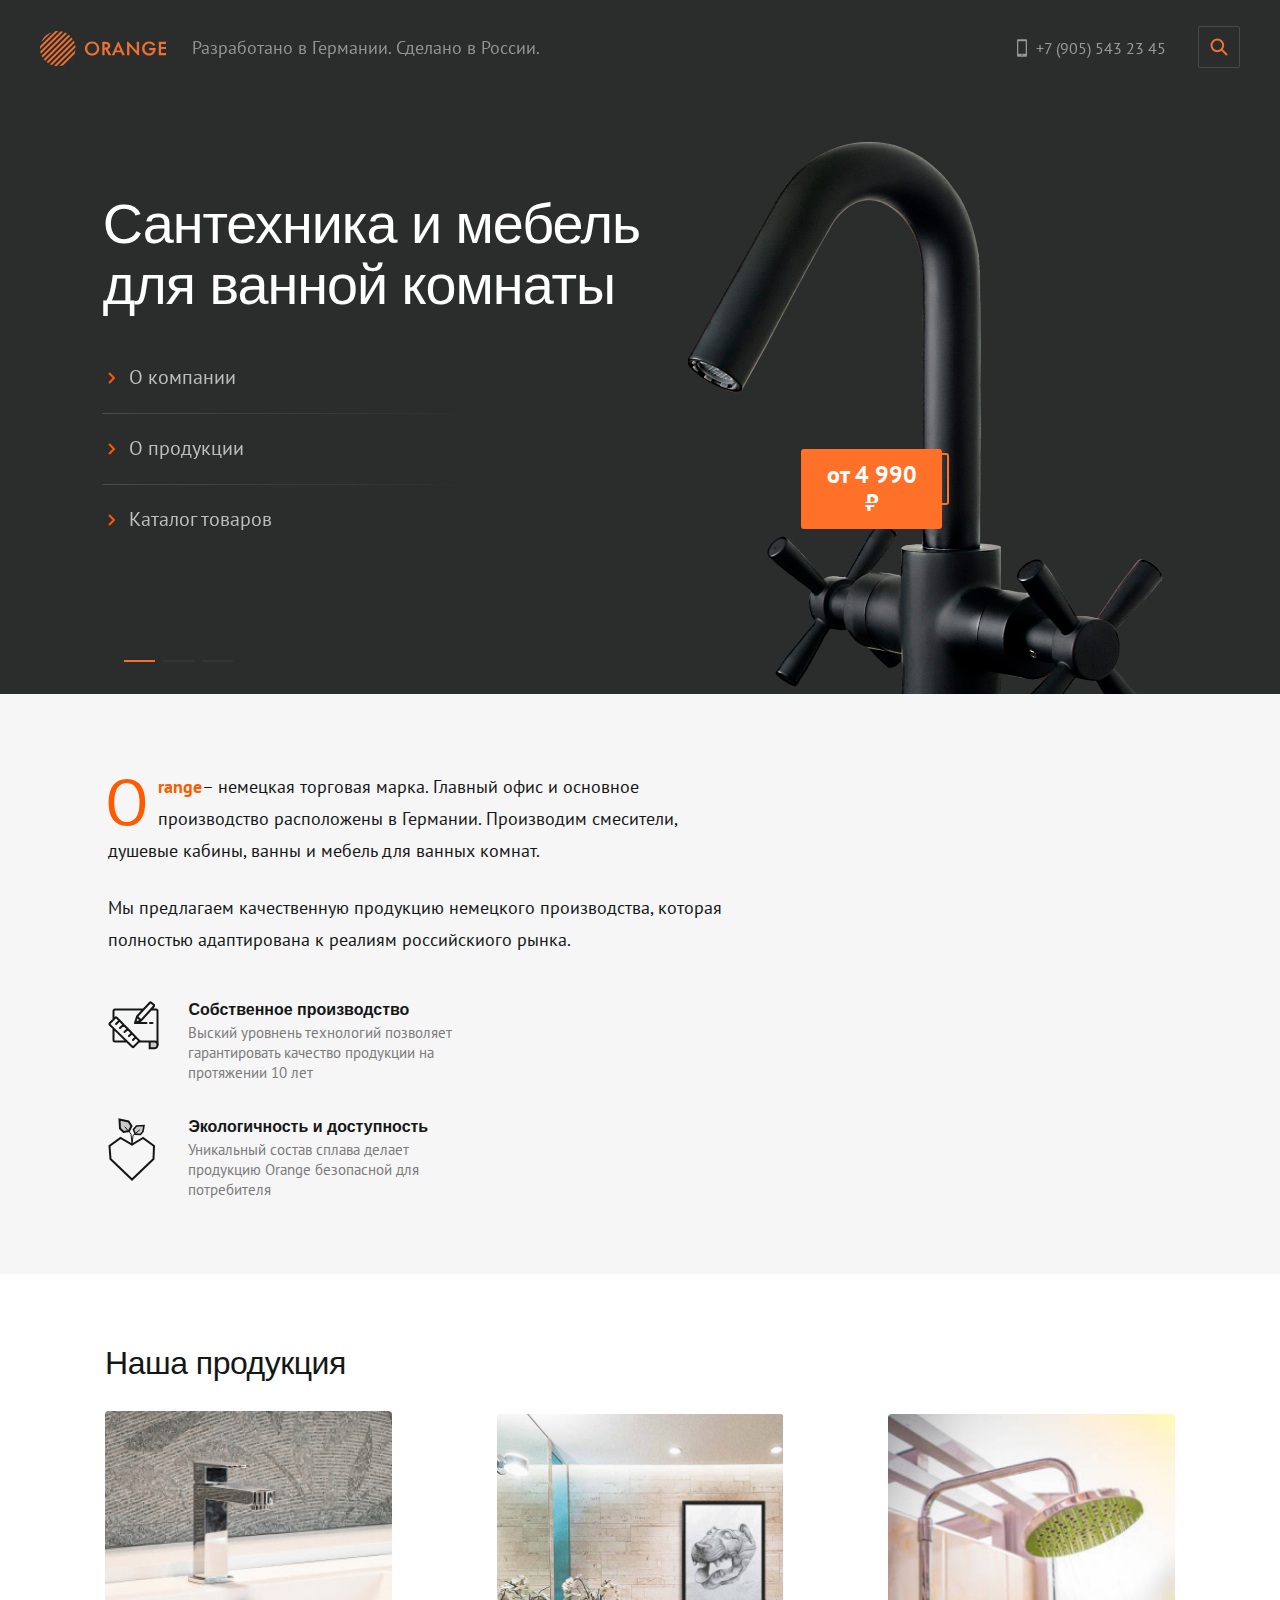
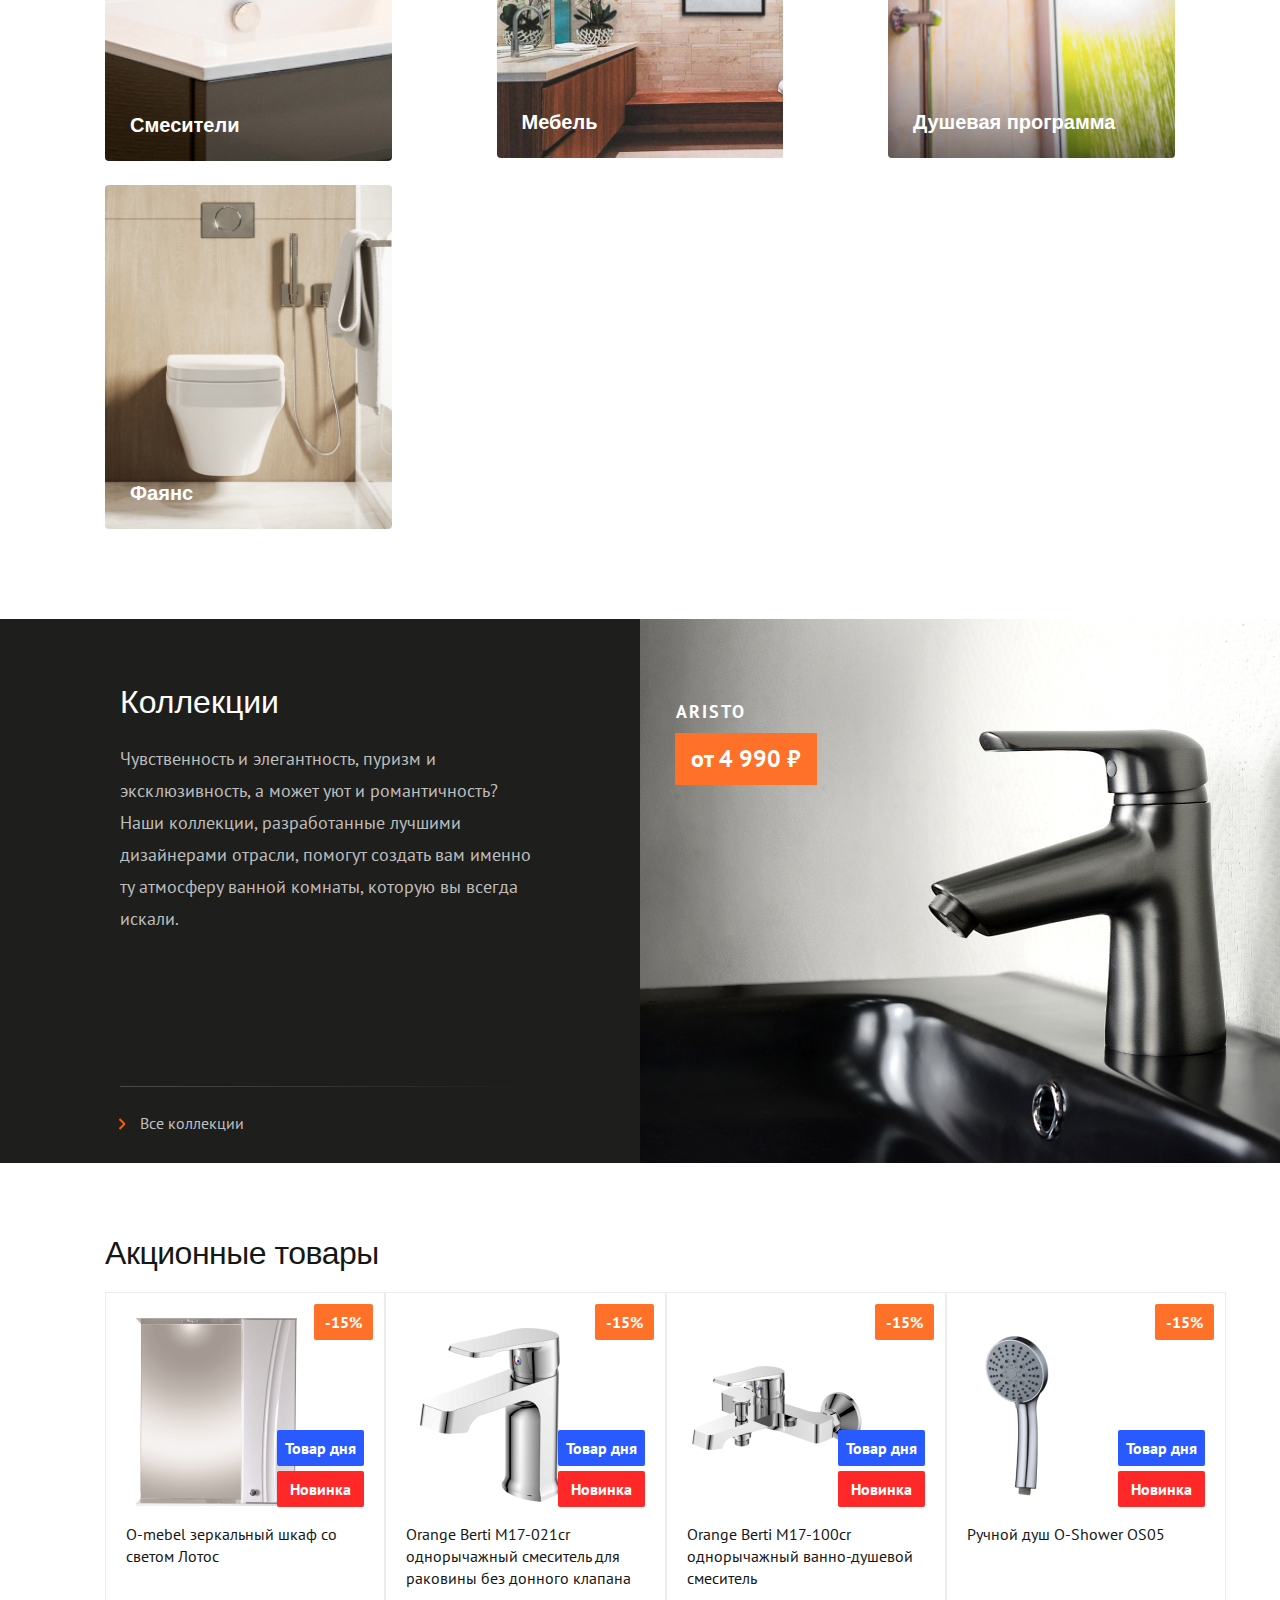
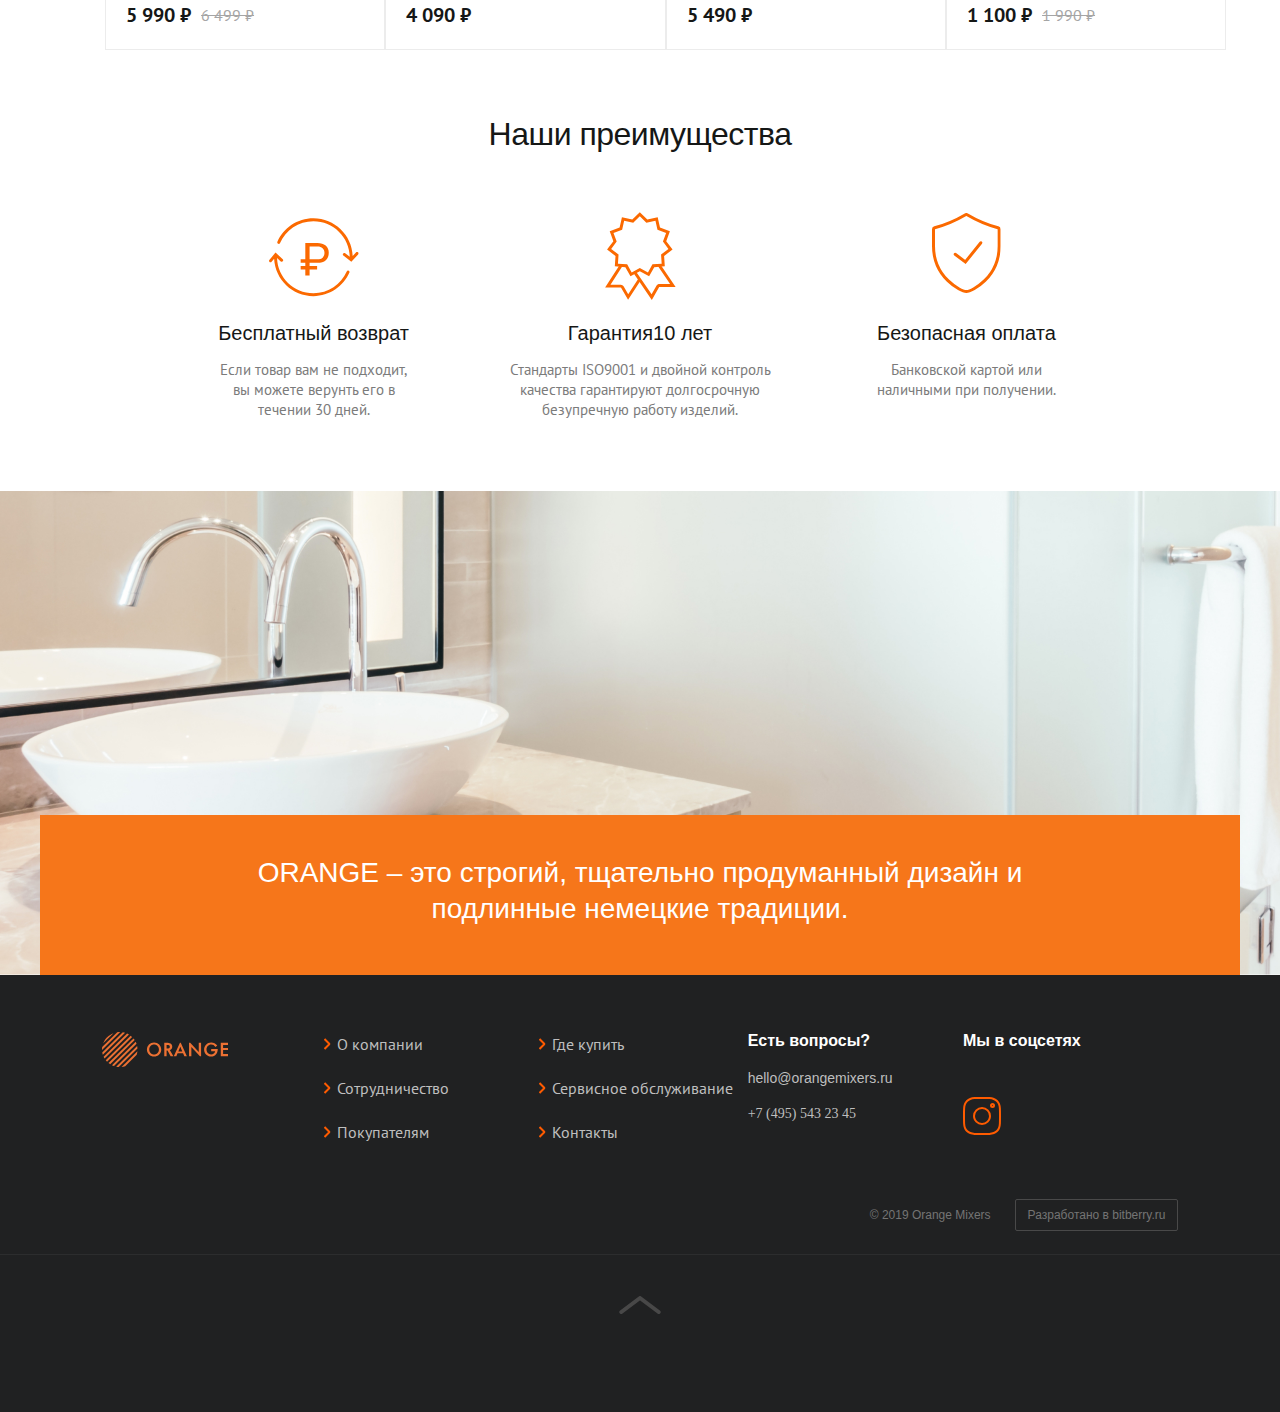
==== commit c9d68f65: "sections clamp" ====
--- a/index.html
+++ b/index.html
@@ -356,71 +356,69 @@
       </section>
     </main>
     <footer class="main-footer">
-      <div class="main-container">
-        <div class="main-footer__wrapper">
-          <div class="main-footer__top">
-            <a class="footer-logo" href="#">
-              <img width="126" height="35" src="./images/logo.svg" alt="логотип подвала сайта">
-            </a>
-            <ul class="foooter__ifo-list">
-              <li class="foooter__ifo-item">
-                <a class="foooter__ifo-link" href="#">О компании</a>
-              </li>
-              <li class="foooter__ifo-item">
-                <a class="foooter__ifo-link" href="#">Сотрудничество</a>
-              </li>
-              <li class="foooter__ifo-item">
-                <a class="foooter__ifo-link" href="#">Покупателям</a>
-              </li>
-            </ul>
-            <ul class="foooter__ifo-list-2">
-              <li class="foooter__ifo-item-2">
-                <a class="foooter__ifo-link-2" href="#">Где купить</a>
-              </li>
-              <li class="foooter__ifo-item-2">
-                <a class="foooter__ifo-link-2" href="#">Сервисное обслуживание</a>
-              </li>
-              <li class="foooter__ifo-item-2">
-                <a class="foooter__ifo-link-2" href="#">Контакты</a>
-              </li>
-            </ul>
-            <ul class="foooter__questions-list">
-              <li class="foooter__questions-item">
-                <h3 class="foooter__questions-title">Есть вопросы?</h3>
-              </li>
-              <li class="foooter__questions-item">
-                <a href="mailto:hello@orangemixers.ru"
-                  class="foooter__questions-link questions--email">hello@orangemixers.ru</a>
-              </li>
-              <li class="foooter__questions-item">
-                <a href="tel:+74955432345" class="foooter__questions-link questions--phone">+7 (495) 543 23 45</a>
-              </li>
-            </ul>
-            <ul class="foooter__social-list">
-              <li class="foooter__questions-item">
-                <h3 class="foooter__questions-title">Мы в соцсетях</h3>
-              </li>
-              <li class="foooter__questions-item">
-                <a class="foooter__questions-link">
-                  <svg xmlns="http://www.w3.org/2000/svg" width="38" height="38" viewBox="0 0 38 38" fill="none">
-                    <path fill-rule="evenodd" clip-rule="evenodd"
-                      d="M19 1C14.1115 1 13.4985 1.02072 11.5786 1.10832C9.66273 1.1957 8.35425 1.50002 7.20932 1.94501C6.02566 2.40494 5.02184 3.02042 4.0211 4.0211C3.02042 5.02184 2.40494 6.02566 1.94501 7.20932C1.50002 8.35425 1.1957 9.66273 1.10832 11.5786C1.02072 13.4985 1 14.1115 1 19C1 23.8885 1.02072 24.5015 1.10832 26.4214C1.1957 28.3373 1.50002 29.6458 1.94501 30.7907C2.40494 31.9744 3.02042 32.9782 4.0211 33.9789C5.02184 34.9796 6.02566 35.5951 7.20932 36.0551C8.35425 36.5 9.66273 36.8043 11.5786 36.8917C13.4985 36.9793 14.1115 37 19 37C23.8885 37 24.5015 36.9793 26.4214 36.8917C28.3373 36.8043 29.6458 36.5 30.7907 36.0551C31.9743 35.5951 32.9782 34.9796 33.9789 33.9789C34.9796 32.9782 35.5951 31.9744 36.0551 30.7907C36.5 29.6458 36.8043 28.3373 36.8917 26.4214C36.9793 24.5015 37 23.8885 37 19C37 14.1115 36.9793 13.4985 36.8917 11.5786C36.8043 9.66273 36.5 8.35425 36.0551 7.20932C35.5951 6.02566 34.9796 5.02184 33.9789 4.0211C32.9782 3.02042 31.9743 2.40494 30.7907 1.94501C29.6458 1.50002 28.3373 1.1957 26.4214 1.10832C24.5015 1.02072 23.8885 1 19 1Z"
-                      stroke="#FE5B00" stroke-width="2" />
-                    <path
-                      d="M19.0078 26.9941C23.4261 26.9941 27.0078 23.4124 27.0078 18.9941C27.0078 14.5759 23.4261 10.9941 19.0078 10.9941C14.5895 10.9941 11.0078 14.5759 11.0078 18.9941C11.0078 23.4124 14.5895 26.9941 19.0078 26.9941Z"
-                      stroke="#FE5B00" stroke-width="2" />
-                    <path
-                      d="M31.0078 8.49414C31.0078 9.32257 30.3362 9.99414 29.5078 9.99414C28.6794 9.99414 28.0078 9.32257 28.0078 8.49414C28.0078 7.66571 28.6794 6.99414 29.5078 6.99414C30.3362 6.99414 31.0078 7.66571 31.0078 8.49414Z"
-                      fill="#333333" stroke="#FE5B00" stroke-width="2" />
-                  </svg>
-                </a>
-              </li>
-            </ul>
-          </div>
-          <div class="main-footer__copyright">
-            <p class="main-footer__copyright-text">© 2019 Orange Mixers</p>
-            <a class="main-footer__copyright-link" href="#">Разработано в bitberry.ru</a>
-          </div>
+      <div class="main-footer__wrapper">
+        <div class="main-footer__top">
+          <a class="footer-logo" href="#">
+            <img width="126" height="35" src="./images/logo.svg" alt="логотип подвала сайта">
+          </a>
+          <ul class="foooter__ifo-list">
+            <li class="foooter__ifo-item">
+              <a class="foooter__ifo-link" href="#">О компании</a>
+            </li>
+            <li class="foooter__ifo-item">
+              <a class="foooter__ifo-link" href="#">Сотрудничество</a>
+            </li>
+            <li class="foooter__ifo-item">
+              <a class="foooter__ifo-link" href="#">Покупателям</a>
+            </li>
+          </ul>
+          <ul class="foooter__ifo-list-2">
+            <li class="foooter__ifo-item-2">
+              <a class="foooter__ifo-link-2" href="#">Где купить</a>
+            </li>
+            <li class="foooter__ifo-item-2">
+              <a class="foooter__ifo-link-2" href="#">Сервисное обслуживание</a>
+            </li>
+            <li class="foooter__ifo-item-2">
+              <a class="foooter__ifo-link-2" href="#">Контакты</a>
+            </li>
+          </ul>
+          <ul class="foooter__questions-list">
+            <li class="foooter__questions-item">
+              <h3 class="foooter__questions-title">Есть вопросы?</h3>
+            </li>
+            <li class="foooter__questions-item">
+              <a href="mailto:hello@orangemixers.ru"
+                class="foooter__questions-link questions--email">hello@orangemixers.ru</a>
+            </li>
+            <li class="foooter__questions-item">
+              <a href="tel:+74955432345" class="foooter__questions-link questions--phone">+7 (495) 543 23 45</a>
+            </li>
+          </ul>
+          <ul class="foooter__social-list">
+            <li class="foooter__questions-item">
+              <h3 class="foooter__questions-title">Мы в соцсетях</h3>
+            </li>
+            <li class="foooter__questions-item">
+              <a class="foooter__questions-link">
+                <svg xmlns="http://www.w3.org/2000/svg" width="38" height="38" viewBox="0 0 38 38" fill="none">
+                  <path fill-rule="evenodd" clip-rule="evenodd"
+                    d="M19 1C14.1115 1 13.4985 1.02072 11.5786 1.10832C9.66273 1.1957 8.35425 1.50002 7.20932 1.94501C6.02566 2.40494 5.02184 3.02042 4.0211 4.0211C3.02042 5.02184 2.40494 6.02566 1.94501 7.20932C1.50002 8.35425 1.1957 9.66273 1.10832 11.5786C1.02072 13.4985 1 14.1115 1 19C1 23.8885 1.02072 24.5015 1.10832 26.4214C1.1957 28.3373 1.50002 29.6458 1.94501 30.7907C2.40494 31.9744 3.02042 32.9782 4.0211 33.9789C5.02184 34.9796 6.02566 35.5951 7.20932 36.0551C8.35425 36.5 9.66273 36.8043 11.5786 36.8917C13.4985 36.9793 14.1115 37 19 37C23.8885 37 24.5015 36.9793 26.4214 36.8917C28.3373 36.8043 29.6458 36.5 30.7907 36.0551C31.9743 35.5951 32.9782 34.9796 33.9789 33.9789C34.9796 32.9782 35.5951 31.9744 36.0551 30.7907C36.5 29.6458 36.8043 28.3373 36.8917 26.4214C36.9793 24.5015 37 23.8885 37 19C37 14.1115 36.9793 13.4985 36.8917 11.5786C36.8043 9.66273 36.5 8.35425 36.0551 7.20932C35.5951 6.02566 34.9796 5.02184 33.9789 4.0211C32.9782 3.02042 31.9743 2.40494 30.7907 1.94501C29.6458 1.50002 28.3373 1.1957 26.4214 1.10832C24.5015 1.02072 23.8885 1 19 1Z"
+                    stroke="#FE5B00" stroke-width="2" />
+                  <path
+                    d="M19.0078 26.9941C23.4261 26.9941 27.0078 23.4124 27.0078 18.9941C27.0078 14.5759 23.4261 10.9941 19.0078 10.9941C14.5895 10.9941 11.0078 14.5759 11.0078 18.9941C11.0078 23.4124 14.5895 26.9941 19.0078 26.9941Z"
+                    stroke="#FE5B00" stroke-width="2" />
+                  <path
+                    d="M31.0078 8.49414C31.0078 9.32257 30.3362 9.99414 29.5078 9.99414C28.6794 9.99414 28.0078 9.32257 28.0078 8.49414C28.0078 7.66571 28.6794 6.99414 29.5078 6.99414C30.3362 6.99414 31.0078 7.66571 31.0078 8.49414Z"
+                    fill="#333333" stroke="#FE5B00" stroke-width="2" />
+                </svg>
+              </a>
+            </li>
+          </ul>
+        </div>
+        <div class="main-footer__copyright">
+          <p class="main-footer__copyright-text">© 2019 Orange Mixers</p>
+          <a class="main-footer__copyright-link" href="#">Разработано в bitberry.ru</a>
         </div>
       </div>
       <div class="main-footer__arrow" id="main-footer__arrow" onclick="goUp();">
--- a/css/main.css
+++ b/css/main.css
@@ -332,7 +332,7 @@
   }
 }
 .swiper-slide {
-  padding-left: clamp(0rem, -2.143rem + 10.71vw, 7.5rem);
+  padding-left: clamp(0.9rem, -2.143rem + 10.71vw, 7.5rem);
   position: relative;
   font-size: 18px;
   background: rgba(6, 7, 7, 0.85);
@@ -478,7 +478,7 @@
 }
 
 .dignity {
-  padding: 62px 124px 65px 124px;
+  padding: clamp(2.5rem, 2.107rem + 1.96vw, 3.875rem) clamp(0.938rem, -1.009rem + 9.73vw, 7.75rem);
   background: #F6F6F6;
 }
 
@@ -581,7 +581,7 @@
 
 .product__card {
   background-color: #ffffff;
-  padding: 53px 120px 50px 120px;
+  padding: clamp(0.938rem, 0.313rem + 3.13vw, 3.125rem) clamp(0.938rem, -0.938rem + 9.38vw, 7.5rem);
 }
 
 .product__card-title {
@@ -631,7 +631,7 @@
 
 .collections {
   min-height: 544px;
-  padding: 50px 0 40px 0;
+  padding: clamp(0.938rem, 0.313rem + 3.13vw, 3.125rem) 0 clamp(0.938rem, 0.491rem + 2.23vw, 2.5rem);
 }
 
 .collections__wrapper {
@@ -801,7 +801,7 @@
 }
 
 .promotional {
-  padding: 39px 60px 32px 120px;
+  padding: clamp(0.938rem, 0.509rem + 2.14vw, 2.438rem) clamp(0.938rem, 0.134rem + 4.02vw, 3.75rem) clamp(0.938rem, 0.634rem + 1.52vw, 2rem) clamp(0.938rem, -0.938rem + 9.38vw, 7.5rem);
 }
 
 .promotional-title {
@@ -822,6 +822,12 @@
   padding: 0;
   margin: 0;
   list-style: none;
+}
+@media screen and (max-width: 800px) {
+  .promotional__list {
+    -moz-column-gap: 16px;
+         column-gap: 16px;
+  }
 }
 
 .promotional__item {
@@ -941,7 +947,7 @@
 }
 
 .advantages {
-  padding: 40px 200px 80px 200px;
+  padding: clamp(0.938rem, 0.491rem + 2.23vw, 2.5rem) clamp(0.938rem, -2.366rem + 16.52vw, 12.5rem) clamp(0.938rem, -0.223rem + 5.8vw, 5rem);
   background: #ffffff;
 }
 
@@ -1096,13 +1102,15 @@
 }
 
 .main-footer {
-  padding: 60px 116px 60px 120px;
+  padding: clamp(2.5rem, 2.143rem + 1.79vw, 3.75rem) 0 clamp(2.5rem, 2.143rem + 1.79vw, 3.75rem) 0;
   background-color: #202122;
 }
 
 .main-footer__top {
+  padding: 0 clamp(0.938rem, -0.866rem + 9.02vw, 7.25rem) 0 clamp(0.938rem, -0.866rem + 9.02vw, 7.25rem);
   display: grid;
   grid-template-columns: repeat(5, 1fr);
+  justify-content: center;
 }
 @media screen and (max-width: 1200px) {
   .main-footer__top {
@@ -1133,7 +1141,8 @@
 }
 
 .foooter__ifo-list {
-  list-style: url("../../images/arrow.svg");
+  position: relative;
+  list-style: none;
   margin: 0;
   padding: 0;
   padding-left: 20px;
@@ -1155,7 +1164,7 @@
 }
 
 .foooter__ifo-list-2 {
-  list-style: url("../../images/arrow.svg");
+  list-style: none;
   margin: 0;
   padding: 0;
   padding-left: 20px;
@@ -1176,6 +1185,38 @@
 .foooter__ifo-item:not(:last-child),
 .foooter__ifo-item-2:not(:last-child) {
   margin-bottom: 20px;
+}
+
+.foooter__ifo-item {
+  position: relative;
+}
+.foooter__ifo-item::before {
+  display: block;
+  position: absolute;
+  content: "";
+  transform: translate(-50%, -50%);
+  top: 50%;
+  left: -10px;
+  background-repeat: no-repeat;
+  background-image: url("../../../images/arrow.svg");
+  width: 7px;
+  height: 12px;
+}
+
+.foooter__ifo-item-2 {
+  position: relative;
+}
+.foooter__ifo-item-2::before {
+  display: block;
+  position: absolute;
+  content: "";
+  transform: translate(-50%, -50%);
+  top: 50%;
+  left: -10px;
+  background-repeat: no-repeat;
+  background-image: url("../../../images/arrow.svg");
+  width: 7px;
+  height: 12px;
 }
 
 .foooter__ifo-link,
@@ -1252,7 +1293,7 @@
     grid-column: 1/4;
   }
 }
-@media screen and (max-width: 710px) {
+@media screen and (max-width: 720px) {
   .foooter__social-list {
     grid-row: 5;
     grid-column: 1/3;
@@ -1261,8 +1302,8 @@
 
 .main-footer__copyright {
   position: relative;
+  padding: 0 clamp(0.938rem, -0.866rem + 9.02vw, 7.25rem) 20px clamp(0.938rem, -0.866rem + 9.02vw, 7.25rem);
   margin-top: 52px;
-  padding-bottom: 20px;
   display: flex;
   align-items: center;
   justify-content: flex-end;
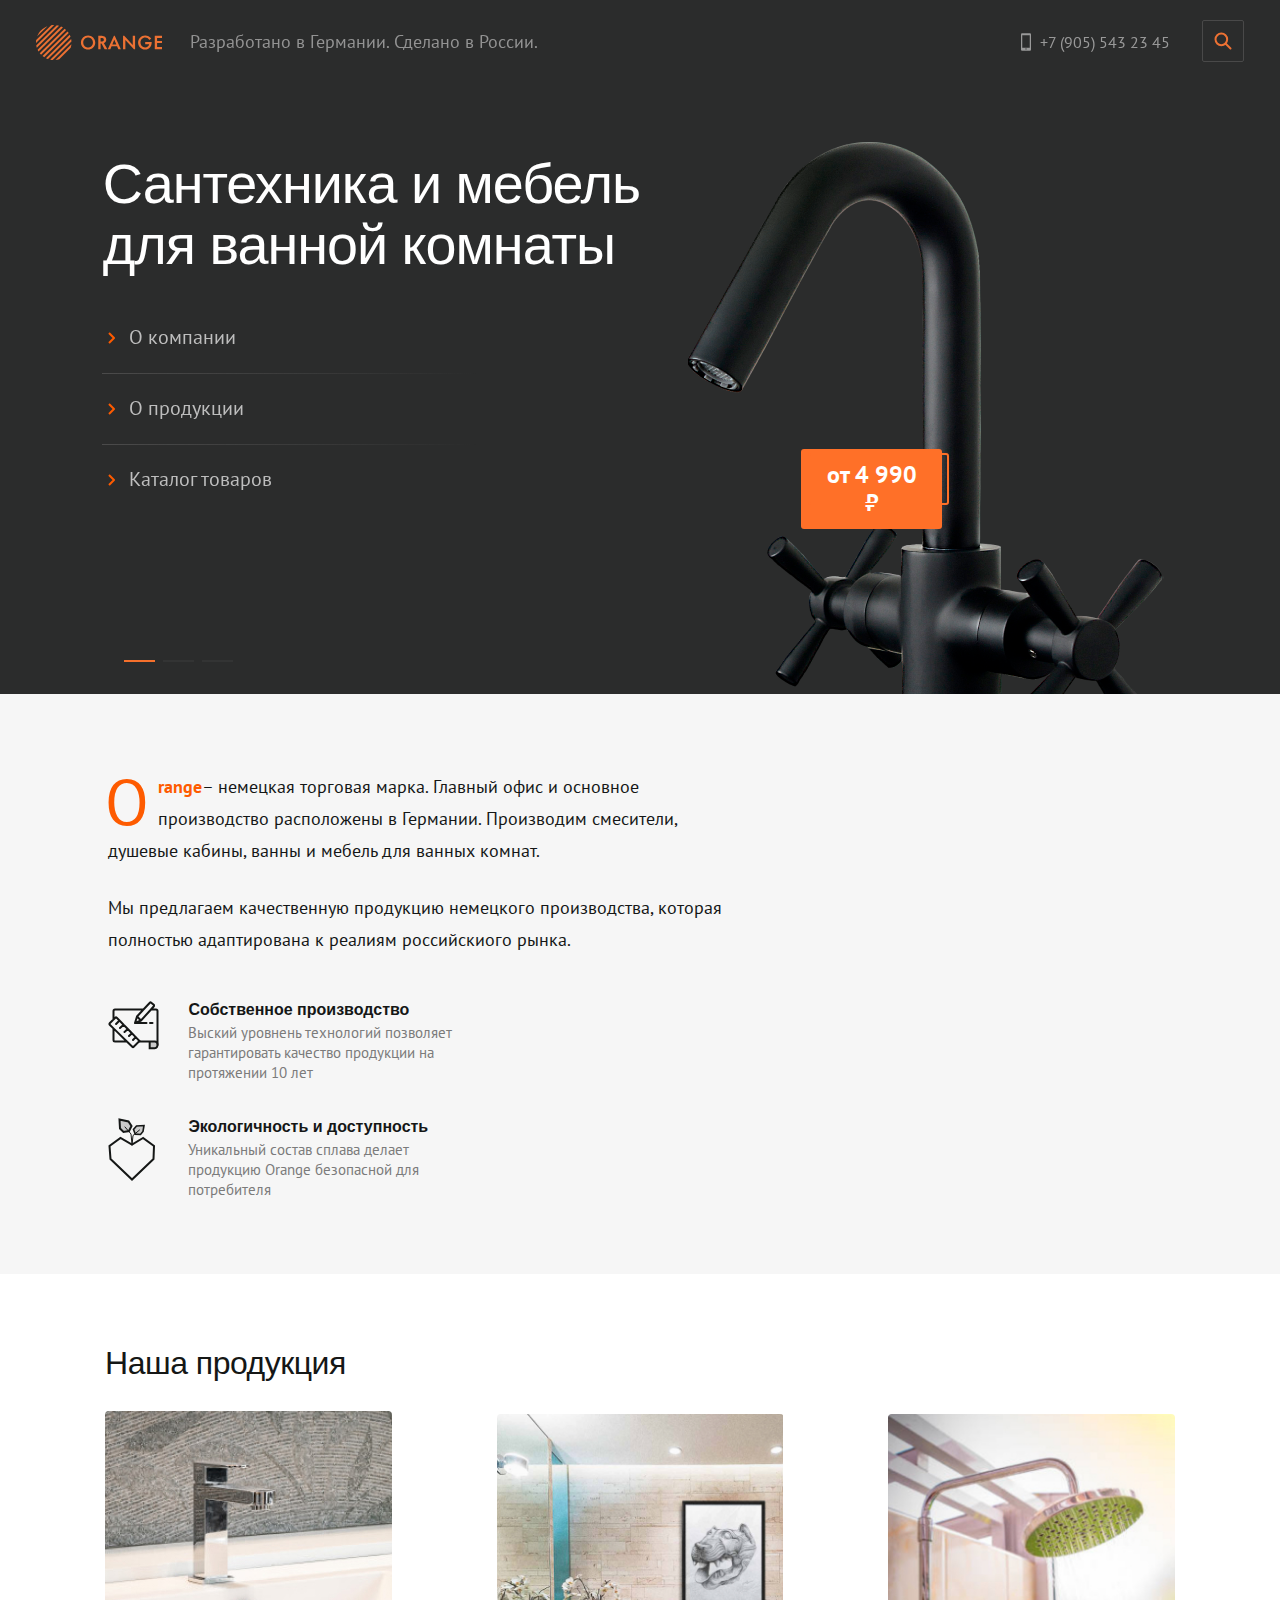
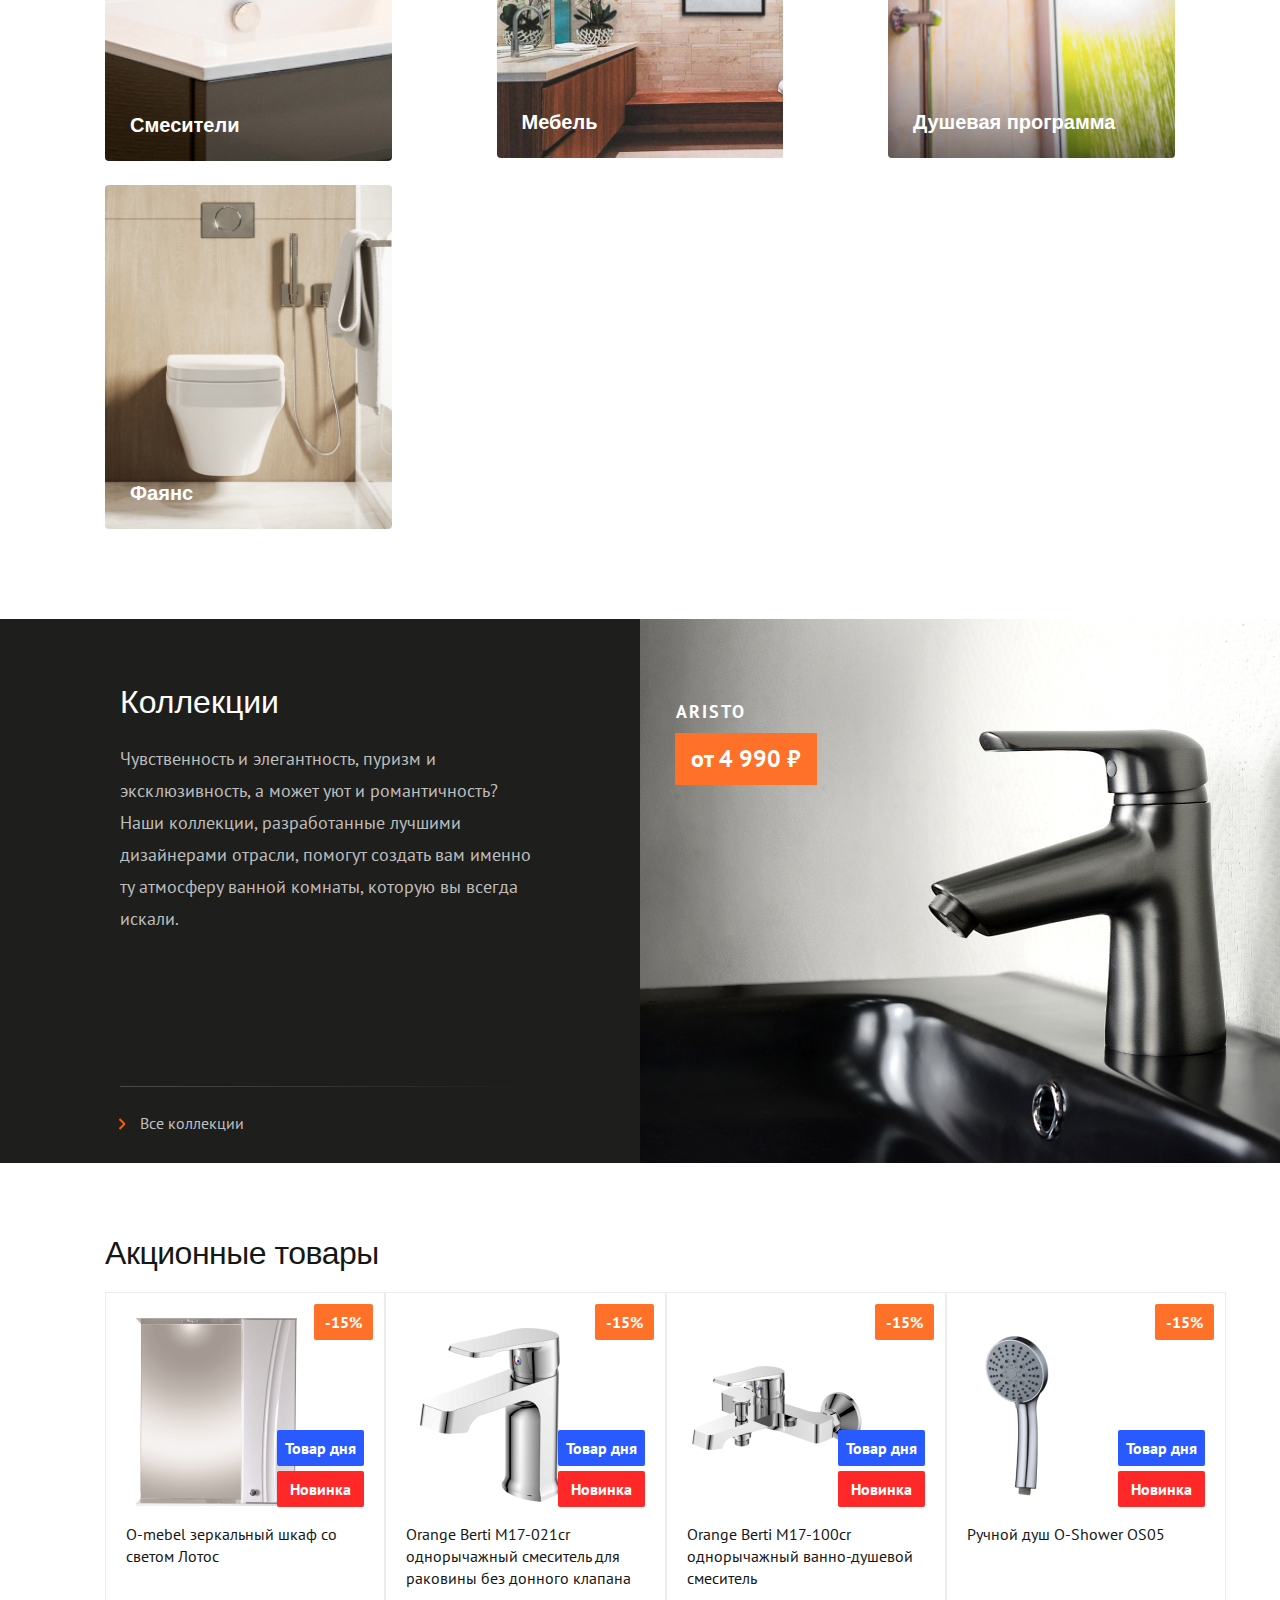
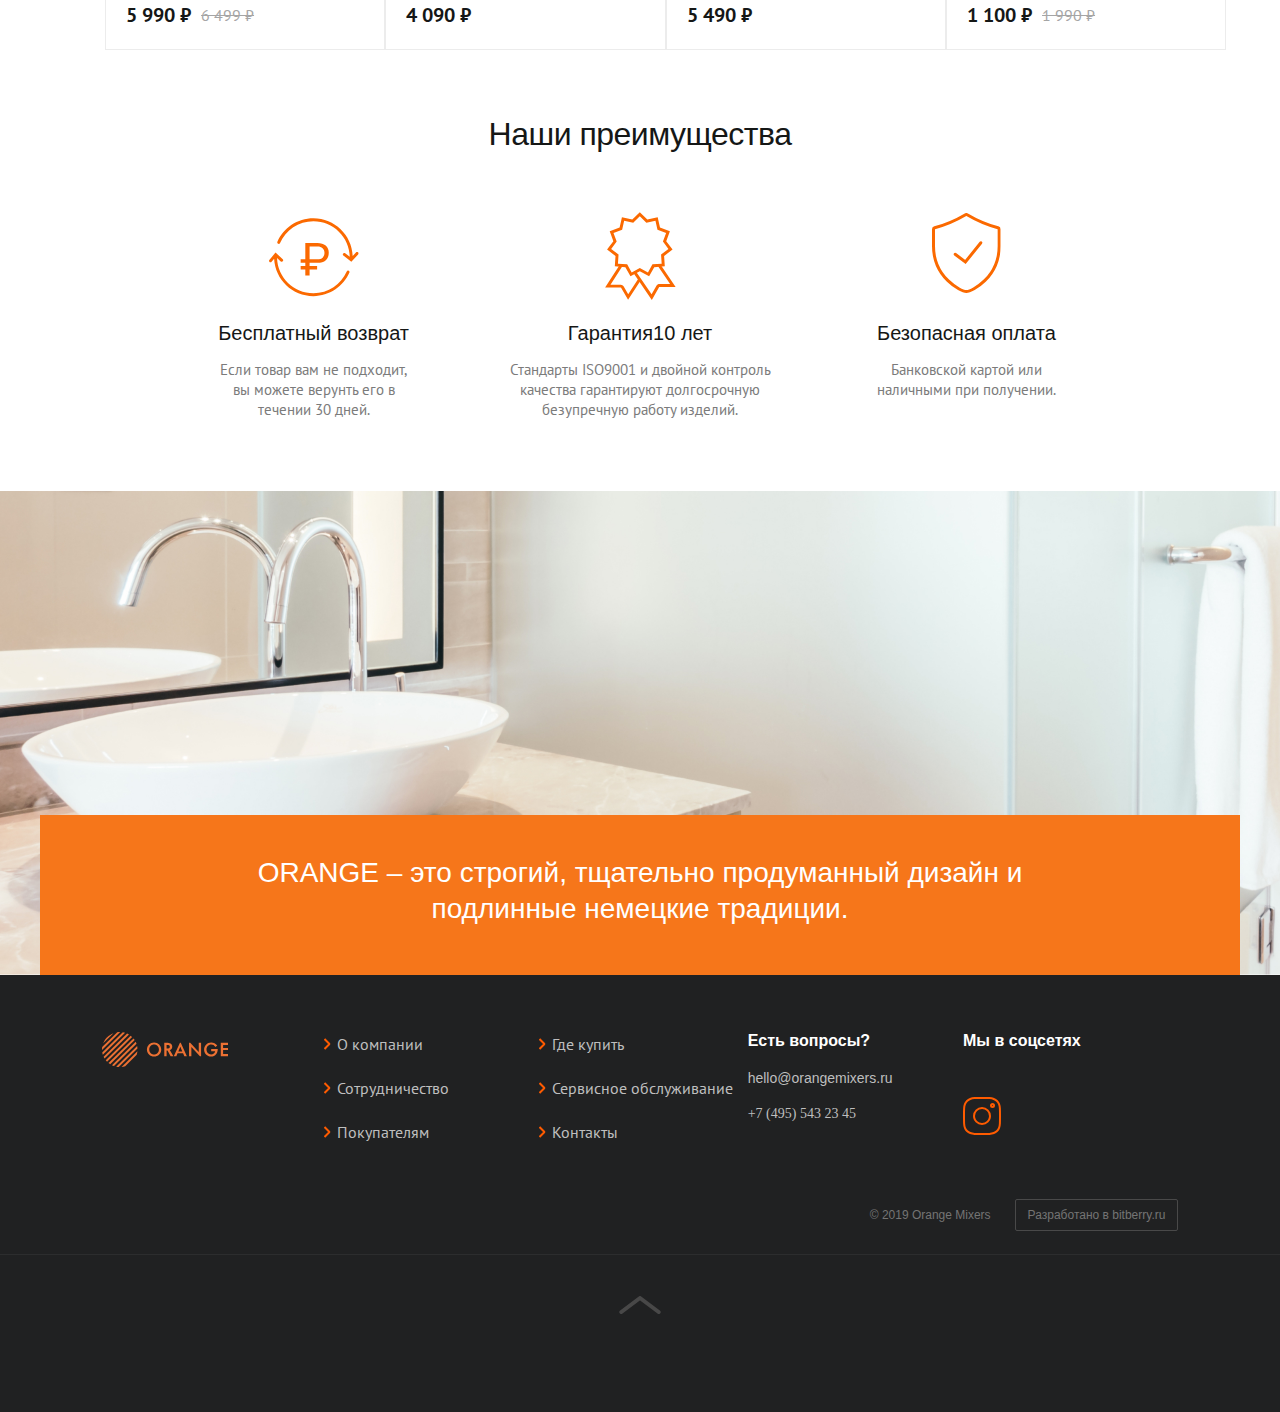
==== commit 82d80166: "header clamp" ====
--- a/index.html
+++ b/index.html
@@ -17,7 +17,6 @@
         <a class="main__header-logo">
           <img src="./images/logo.svg" width="126" height="35" alt="Логотип сайта">
         </a>
-        <p class="main__header-text">Разработано в Германии. Сделано в России.</p>
         <ul class="main__header-menu-list none">
           <li class="main__header-menu-item">
             <a class="main__header-menu-link" href="#">О компании</a>
@@ -83,6 +82,7 @@
     </header>
     <main class="main">
       <section class="main__banner">
+        <p class="main__banner-desc">Разработано в Германии. Сделано в России.</p>
         <div class="swiper mySwiper">
           <div class="swiper-wrapper">
             <div class="swiper-slide">
--- a/css/main.css
+++ b/css/main.css
@@ -154,16 +154,14 @@
 .main__header-nav {
   display: flex;
   align-items: center;
-  padding: 0 40px;
-}
-
-.main__header-text {
-  margin-left: 26px;
-  color: #939393;
-  font-family: "PT Sans", sans-serif;
-  font-size: 18px;
-  font-weight: 400;
-  line-height: 20px;
+  -moz-column-gap: 20px;
+       column-gap: 20px;
+  padding: 0 clamp(0.938rem, 0.491rem + 2.23vw, 2.5rem) 12px;
+}
+@media screen and (max-width: 820px) {
+  .main__header-nav {
+    border-bottom: 1px solid #383838;
+  }
 }
 
 .main__header-profile-menu-list {
@@ -199,6 +197,11 @@
 }
 .main__header-profile-phone:hover svg {
   fill: #F5702C;
+}
+@media screen and (max-width: 400px) {
+  .main__header-profile-phone {
+    display: none;
+  }
 }
 
 .main__header-profile-menu-search-icon {
@@ -213,6 +216,11 @@
   border-radius: 2px;
   border: 1px solid #494949;
 }
+@media screen and (max-width: 400px) {
+  .main__header-profile-menu-search-icon {
+    margin-left: 0px;
+  }
+}
 
 .main__header-profile-menu-form__wrapper {
   position: fixed;
@@ -332,7 +340,7 @@
   }
 }
 .swiper-slide {
-  padding-left: clamp(0.9rem, -2.143rem + 10.71vw, 7.5rem);
+  padding: 0 clamp(0.9rem, -2.143rem + 10.71vw, 7.5rem) 0;
   position: relative;
   font-size: 18px;
   background: rgba(6, 7, 7, 0.85);
@@ -347,9 +355,14 @@
 .swiper-slide img {
   display: block;
   width: 100%;
-  height: 100%;
+  height: auto;
   -o-object-fit: cover;
      object-fit: cover;
+}
+@media screen and (max-width: 360px) {
+  .swiper-slide img {
+    height: 292px;
+  }
 }
 
 .swiper-horizontal > .swiper-pagination-bullets,
@@ -385,8 +398,27 @@
   z-index: 2;
 }
 
+.main__banner-desc {
+  max-width: 350px;
+  position: absolute;
+  top: 14px;
+  left: 190px;
+  color: #939393;
+  font-family: "PT Sans", sans-serif;
+  font-size: clamp(1rem, 0.964rem + 0.18vw, 1.125rem);
+  font-weight: 400;
+  line-height: 20px;
+  z-index: 5;
+}
+@media screen and (max-width: 820px) {
+  .main__banner-desc {
+    top: 90px;
+    left: 15px;
+  }
+}
+
 .main__banner__left-title {
-  margin-top: 80px;
+  margin-top: 0;
   margin-bottom: clamp(2.5rem, 2.25rem + 1.25vw, 3.375rem);
   color: #ffffff;
   font-family: "Orenburg", sans-serif;
@@ -394,6 +426,11 @@
   font-weight: 400;
   line-height: clamp(2.5rem, 2.071rem + 2.14vw, 4rem);
   letter-spacing: -1px;
+}
+@media screen and (max-width: 820px) {
+  .main__banner__left-title {
+    margin-top: -60px;
+  }
 }
 
 .main__banner__left-list {
@@ -433,6 +470,11 @@
   position: absolute;
   right: 35px;
   bottom: 0;
+}
+@media screen and (max-width: 820px) {
+  .main__banner__right {
+    right: -102px;
+  }
 }
 
 .main__banner-img-price {
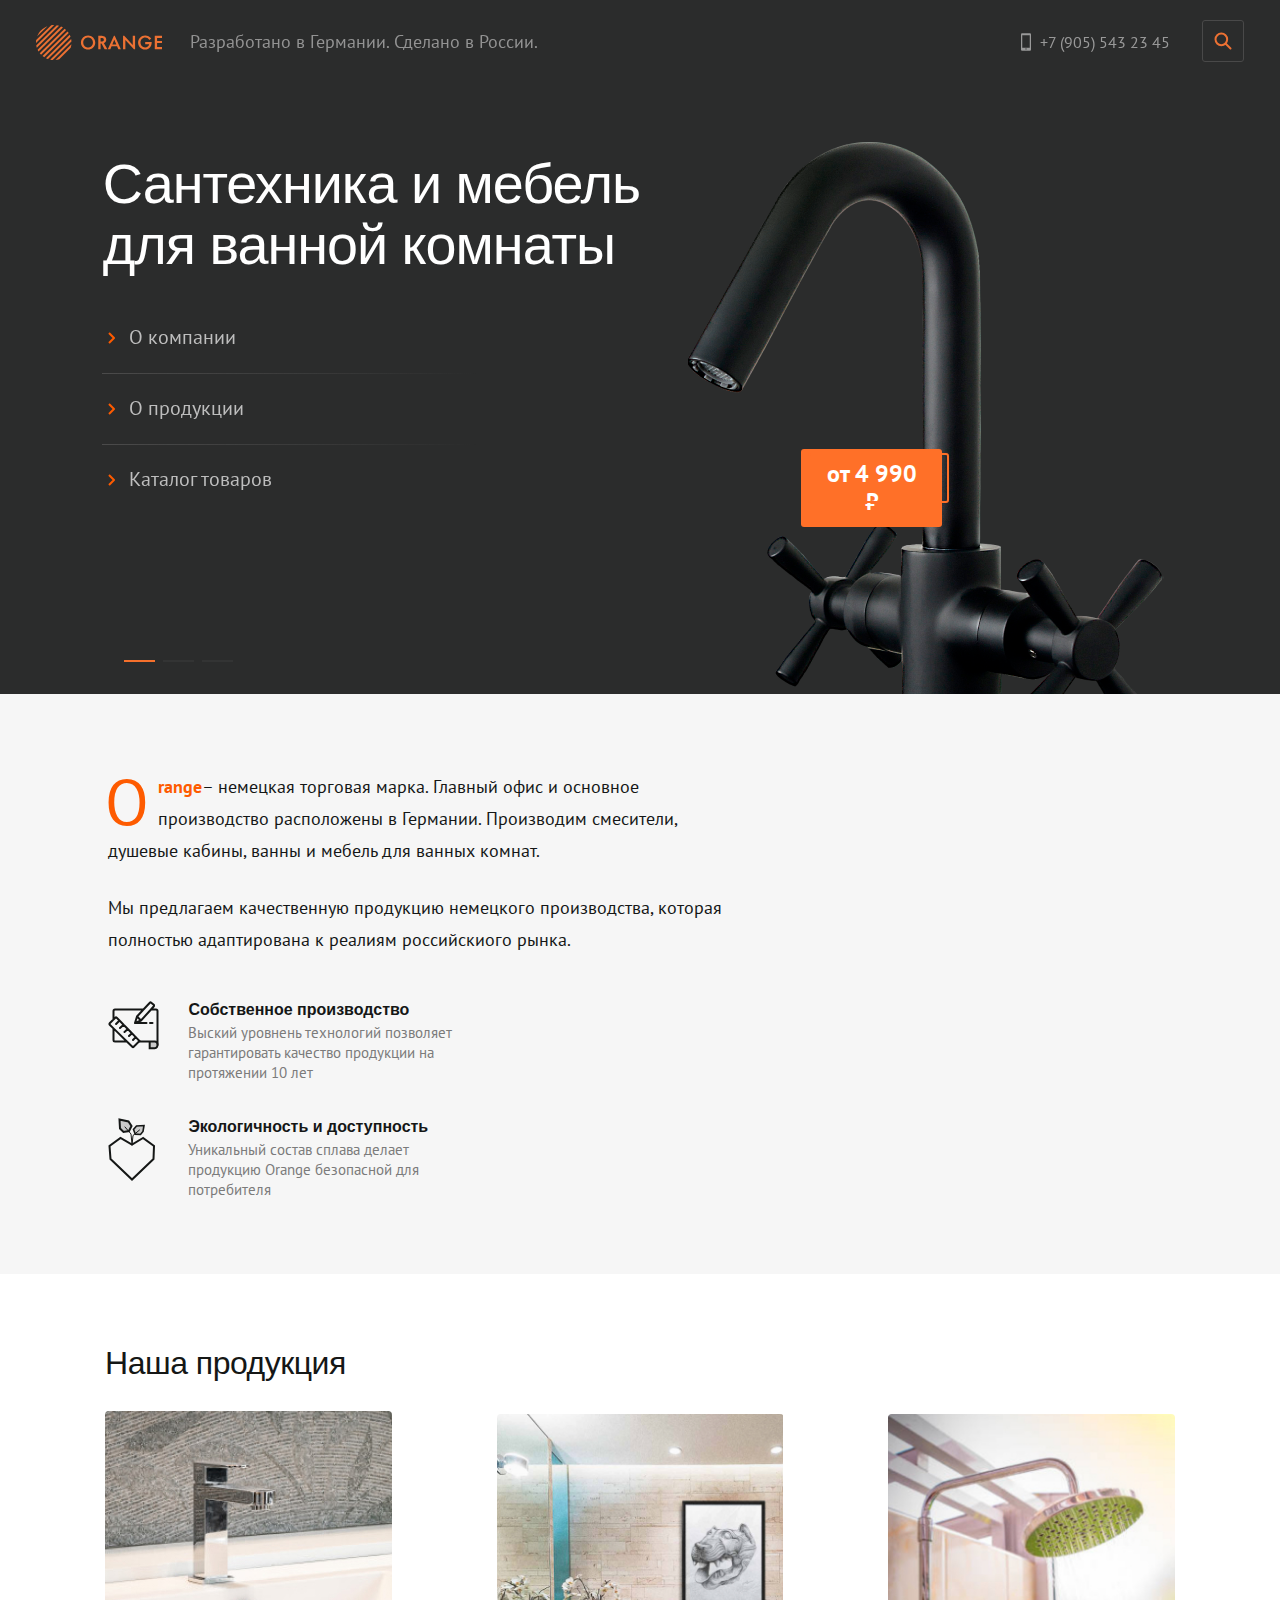
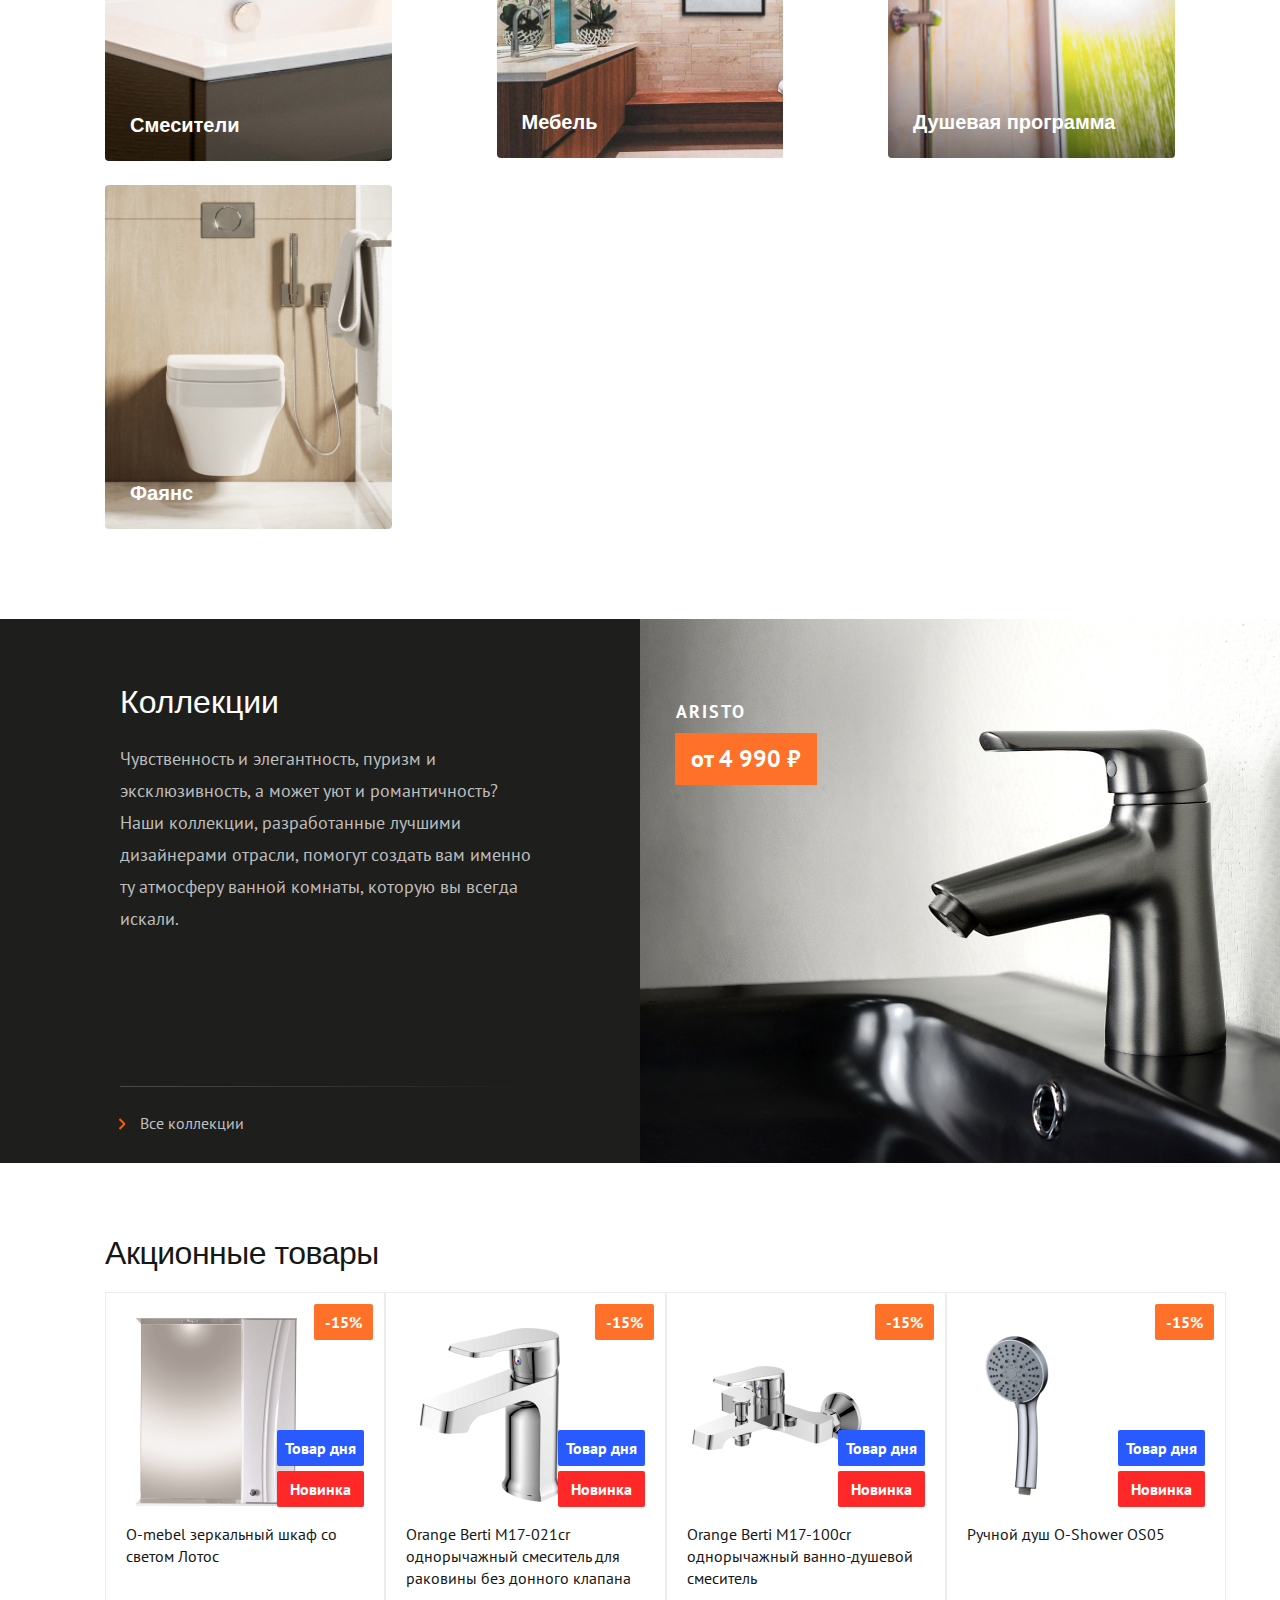
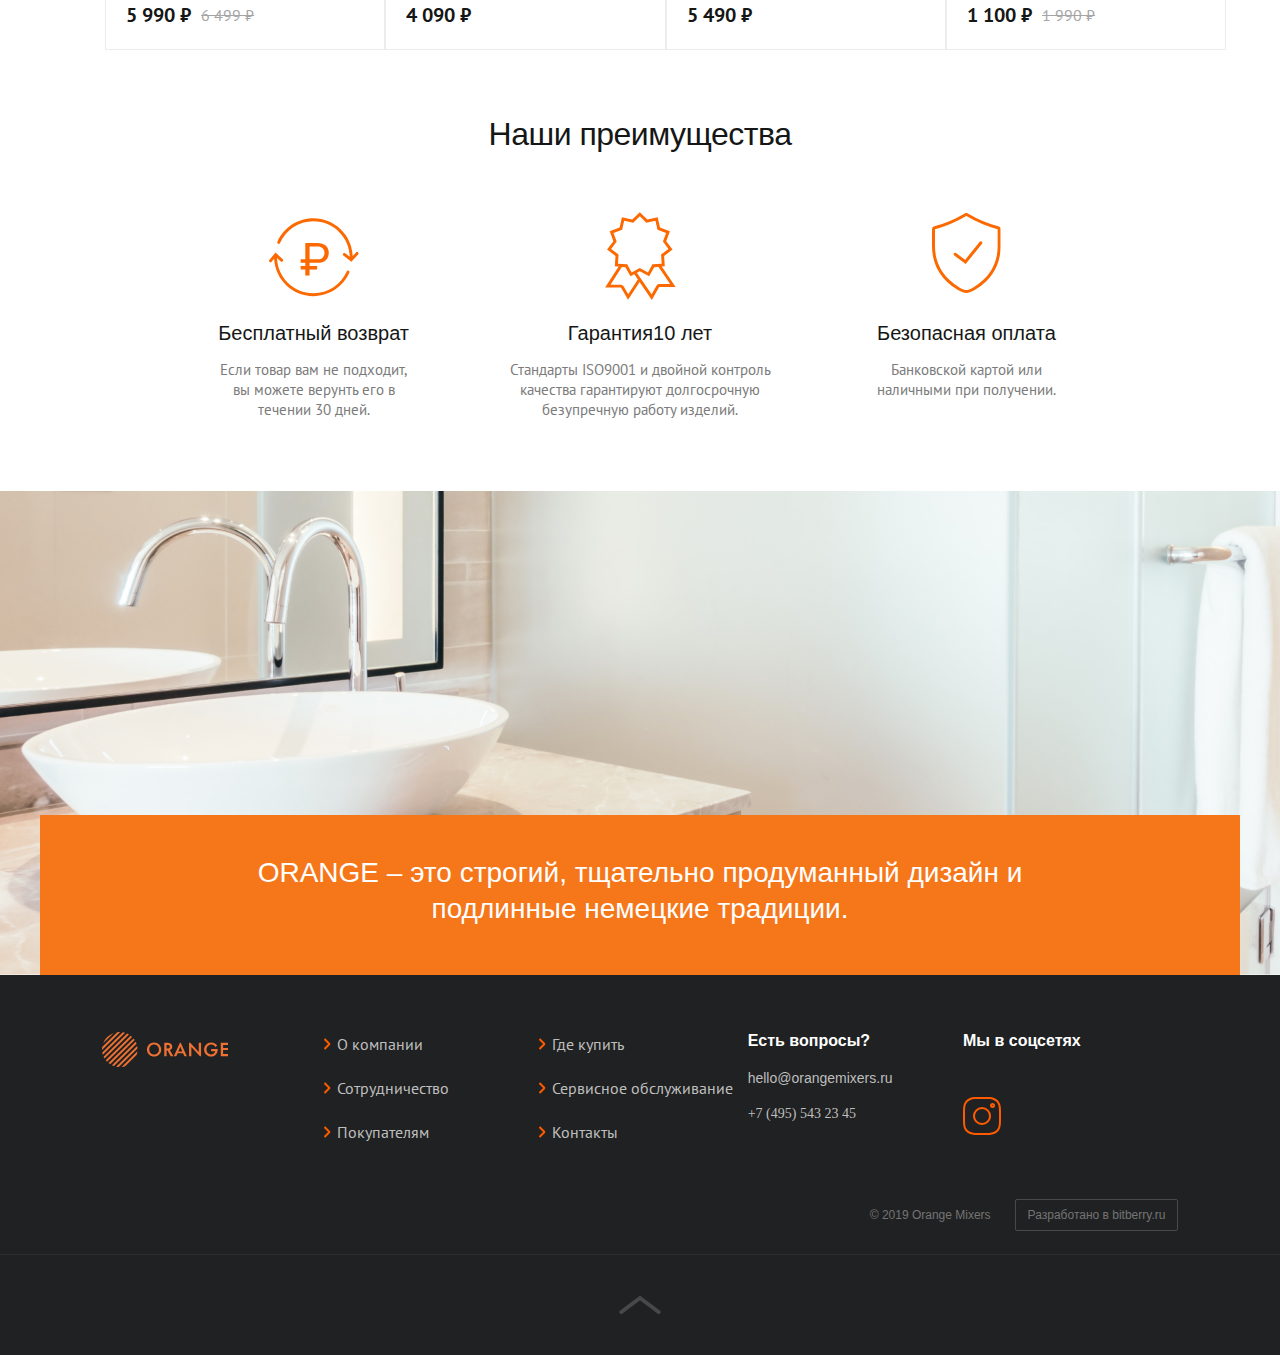
==== commit d33ec33d: "burger menu css" ====
--- a/index.html
+++ b/index.html
@@ -12,7 +12,7 @@
 
 <body>
   <div class="main-container">
-    <header class="main__header main__header--banner">
+    <header class="main__header">
       <nav class="main__header-nav">
         <a class="main__header-logo">
           <img src="./images/logo.svg" width="126" height="35" alt="Логотип сайта">
@@ -64,20 +64,41 @@
           </li>
           <li class="main__header-profile-menu-item">
             <a class="main__header-profile-menu-link main__header-profile-menu-search-icon" href="#" type="button">
+              <svg width="42" height="42" viewBox="0 0 42 42" fill="none" xmlns="http://www.w3.org/2000/svg">
+                <rect x="0.5" y="0.5" width="41" height="41" rx="2.5" stroke="#494949" />
+                <g clip-path="url(#clip0_5787_689)">
+                  <path
+                    d="M19.3333 25.1667C22.555 25.1667 25.1667 22.555 25.1667 19.3333C25.1667 16.1117 22.555 13.5 19.3333 13.5C16.1117 13.5 13.5 16.1117 13.5 19.3333C13.5 22.555 16.1117 25.1667 19.3333 25.1667Z"
+                    stroke-width="2" />
+                  <path d="M23.5 23.5L28.5 28.5" stroke-width="2" stroke-linecap="round" stroke-linejoin="round" />
+                </g>
+                <defs>
+                  <clipPath id="clip0_5787_689">
+                    <rect width="20" height="20" fill="white" transform="translate(11 11)" />
+                  </clipPath>
+                </defs>
+              </svg>
               <span class="visually-hidden">Поиск</span>
             </a>
-            <div class="main__header-profile-menu-form__wrapper none">
-              <form class="main__header-profile-menu-form" method="post" action="#">
-                <label class="main__header-profile-menu-form-label">
-                  <p class="main__header-profile-menu-form-text">Что вы ищите?</p>
-                  <input class="main__header-profile-menu-input" type="text"
-                    placeholder="Раковина для ванной комнаты...">
-                </label>
-                <button class="main__header-profile-menu-form-btn" type="submit">Искать</button>
-              </form>
+          </li>
+          <li class="main__header-profile-menu-item">
+            <div class="burger__wrapper">
+              <div class="burger">
+                <span></span>
+              </div>
+              <span class="burger-text">Меню</span>
             </div>
           </li>
         </ul>
+        <div class="main__header-profile-menu-form__wrapper none">
+          <form class="main__header-profile-menu-form" method="post" action="#">
+            <label class="main__header-profile-menu-form-label">
+              <p class="main__header-profile-menu-form-text">Что вы ищите?</p>
+              <input class="main__header-profile-menu-input" type="text" placeholder="Раковина для ванной комнаты...">
+            </label>
+            <button class="main__header-profile-menu-form-btn" type="submit">Искать</button>
+          </form>
+        </div>
       </nav>
     </header>
     <main class="main">
--- a/css/main.css
+++ b/css/main.css
@@ -205,20 +205,20 @@
 }
 
 .main__header-profile-menu-search-icon {
+  width: 42px;
+  height: 42px;
   display: inline-block;
-  width: 20px;
-  height: 20px;
-  background-image: url("../../images/header-search.svg");
-  background-repeat: no-repeat;
-  background-position: center;
   margin-left: 32px;
-  padding: 20px;
-  border-radius: 2px;
-  border: 1px solid #494949;
+}
+.main__header-profile-menu-search-icon svg {
+  stroke: #EC7133;
 }
 @media screen and (max-width: 400px) {
   .main__header-profile-menu-search-icon {
     margin-left: 0px;
+  }
+  .main__header-profile-menu-search-icon svg {
+    stroke: #716F6F;
   }
 }
 
@@ -324,6 +324,97 @@
   outline: 1px solid #d15315;
 }
 
+/* Burger */
+.burger__wrapper {
+  display: none;
+  width: 95px;
+  min-height: 32px;
+  padding: 9px 10px 9px;
+  margin-left: 12px;
+  align-items: center;
+  -moz-column-gap: 12px;
+       column-gap: 12px;
+  border: 2px solid #494949;
+  border-radius: 2px;
+}
+
+.burger-text {
+  display: block;
+  color: #FFF;
+  font-family: "PT Sans", sans-serif;
+  font-size: 16px;
+  font-style: normal;
+  font-weight: 700;
+  line-height: 20px;
+}
+
+.burger {
+  display: flex;
+  position: relative;
+  z-index: 50;
+  align-items: center;
+  justify-content: flex-end;
+  width: 17px;
+  height: 14px;
+}
+
+.burger span {
+  display: inline-block;
+  height: 2px;
+  width: 17px;
+  transform: scale(1);
+  background-color: #716F6F;
+}
+
+.burger::before,
+.burger::after {
+  content: "";
+  position: absolute;
+  height: 2px;
+  width: 100%;
+  background-color: #716F6F;
+  transition: all 0.3s else 0s;
+}
+
+.burger::before {
+  top: 0;
+}
+
+.burger::after {
+  width: 15px;
+  left: 0;
+  bottom: 0;
+}
+
+.burger.active span {
+  transform: scale(0);
+}
+
+.burger.active::before {
+  top: 50%;
+  transform: rotate(-45deg) translate(0, -50%);
+}
+
+.burger.active::after {
+  bottom: 50%;
+  transform: rotate(45deg) translate(0, 50%);
+}
+
+@media (max-width: 400px) {
+  .burger__wrapper {
+    display: flex;
+    position: relative;
+    z-index: 10;
+  }
+}
+@keyframes burgerAnimation {
+  from {
+    opacity: 0;
+  }
+  to {
+    opacity: 1;
+  }
+}
 .swiper {
   width: 100%;
   height: 694px;
@@ -359,6 +450,11 @@
   -o-object-fit: cover;
      object-fit: cover;
 }
+@media screen and (max-width: 700px) {
+  .swiper-slide img {
+    height: 492px;
+  }
+}
 @media screen and (max-width: 360px) {
   .swiper-slide img {
     height: 292px;
@@ -373,6 +469,14 @@
   justify-content: flex-start;
   margin-left: 120px;
   bottom: 32px;
+}
+@media screen and (max-width: 700px) {
+  .swiper-horizontal > .swiper-pagination-bullets,
+  .swiper-pagination-bullets.swiper-pagination-horizontal,
+  .swiper-pagination-custom,
+  .swiper-pagination-fraction {
+    margin-left: 12px;
+  }
 }
 
 .swiper-pagination-bullet {
@@ -478,21 +582,21 @@
 }
 
 .main__banner-img-price {
-  padding: 12px 16px;
-  position: absolute;
-  min-width: 141px;
-  min-height: 50px;
+  display: block;
+  padding: 11px 16px;
+  position: absolute;
+  width: 141px;
   top: 450px;
   left: 195px;
   right: 0;
-  width: 130px;
+  width: 141px;
   color: #ffffff;
   cursor: pointer;
   text-align: center;
   font-family: "PT Sans", sans-serif;
   font-size: 24px;
+  line-height: 28px;
   font-weight: 700;
-  line-height: 28px;
   border-radius: 2.333px;
   background: #FF7028;
   border: none;
@@ -506,12 +610,34 @@
   top: 4px;
   right: 0;
   width: 141px;
-  height: 52px;
+  height: 50px;
   border: 2px solid #FF7028;
   border-radius: 3px;
 }
+@media screen and (max-width: 700px) {
+  .main__banner-img-price::before {
+    width: 115px;
+    height: 44px;
+  }
+}
 .main__banner-img-price:focus {
   outline: 1px solid #d15315;
+}
+@media screen and (max-width: 700px) {
+  .main__banner-img-price {
+    padding: 12px 12px;
+    width: 115px;
+    top: 310px;
+    left: 100px;
+    font-size: 20px;
+    line-height: 20px;
+  }
+}
+@media screen and (max-width: 360px) {
+  .main__banner-img-price {
+    top: 163px;
+    left: -14px;
+  }
 }
 
 .main__banner-img {
@@ -843,6 +969,8 @@
 }
 
 .promotional {
+  min-width: 100%;
+  overflow-x: auto;
   padding: clamp(0.938rem, 0.509rem + 2.14vw, 2.438rem) clamp(0.938rem, 0.134rem + 4.02vw, 3.75rem) clamp(0.938rem, 0.634rem + 1.52vw, 2rem) clamp(0.938rem, -0.938rem + 9.38vw, 7.5rem);
 }
 
@@ -1144,7 +1272,7 @@
 }
 
 .main-footer {
-  padding: clamp(2.5rem, 2.143rem + 1.79vw, 3.75rem) 0 clamp(2.5rem, 2.143rem + 1.79vw, 3.75rem) 0;
+  padding: clamp(2.5rem, 2.143rem + 1.79vw, 3.75rem) 0 0;
   background-color: #202122;
 }
 
@@ -1305,7 +1433,9 @@
 }
 
 .foooter__questions-link {
+  display: inline-block;
   text-decoration: none;
+  cursor: pointer;
 }
 
 .questions--email {
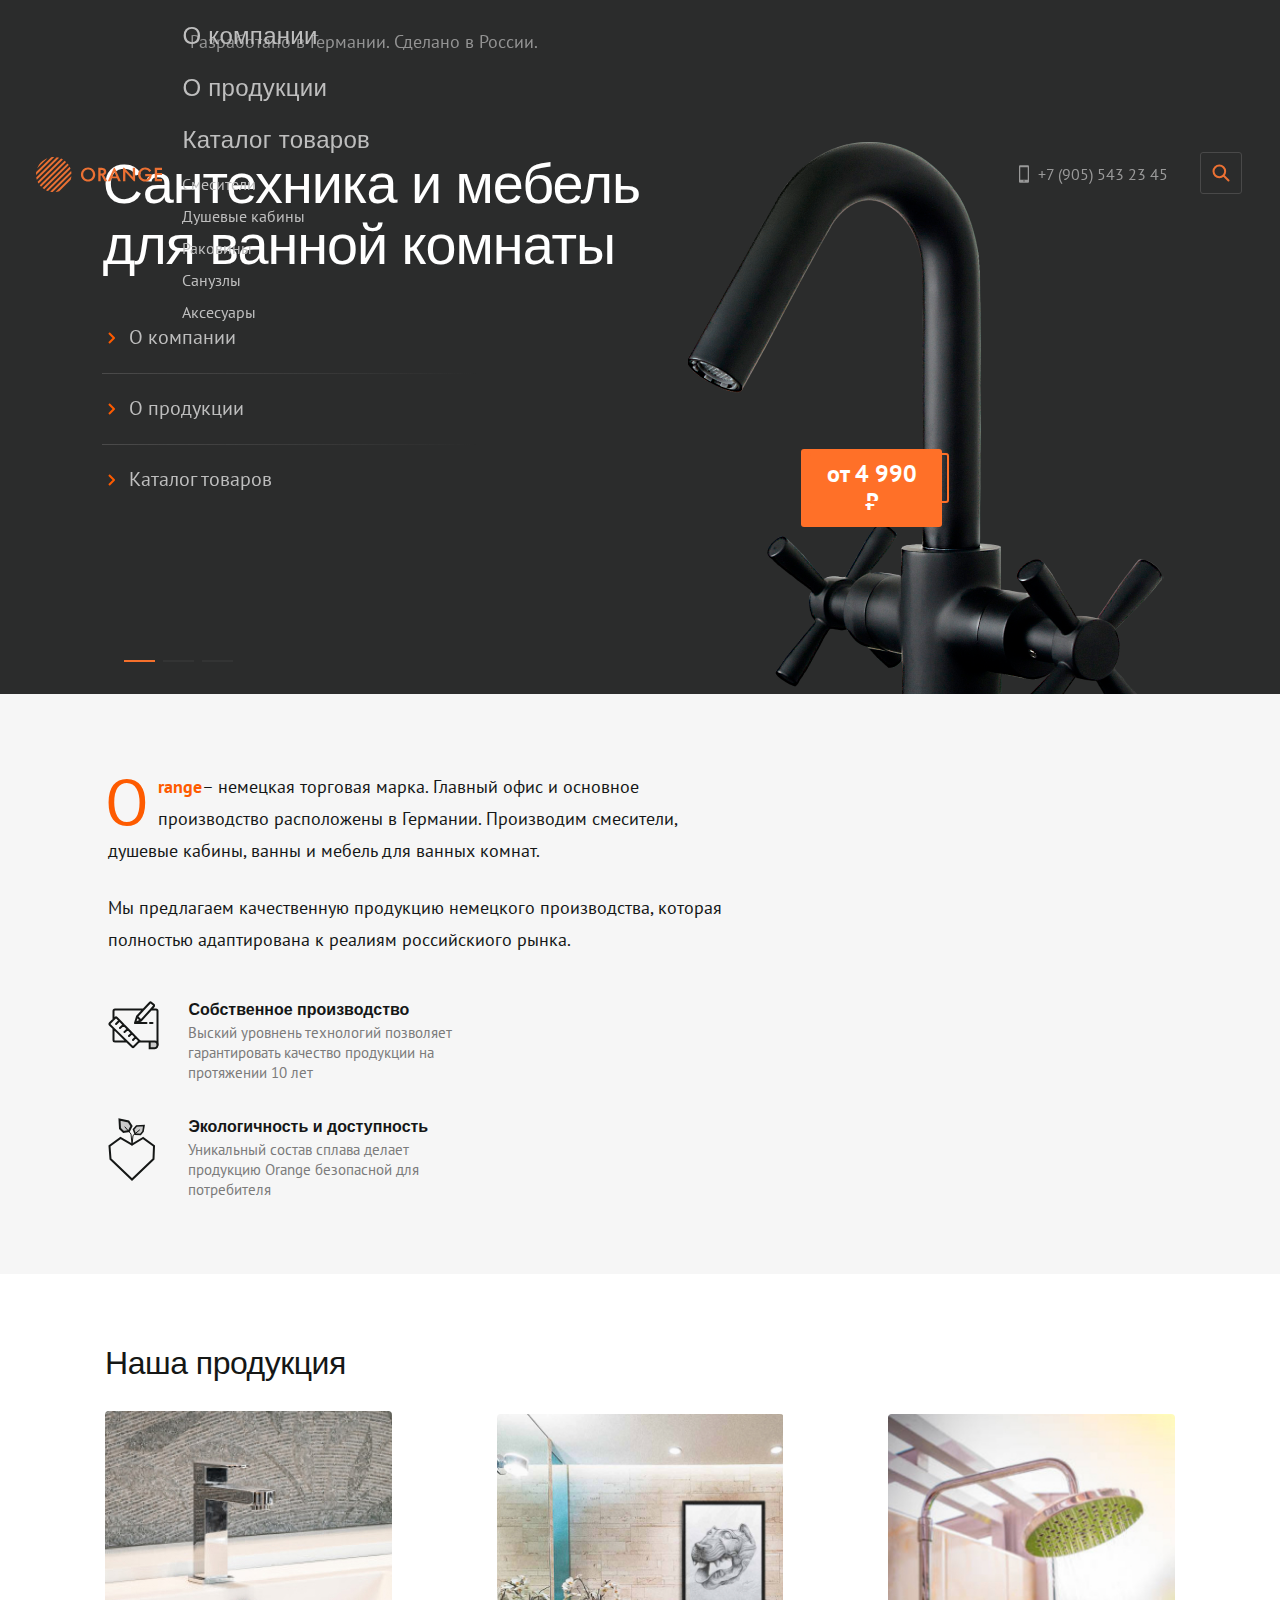
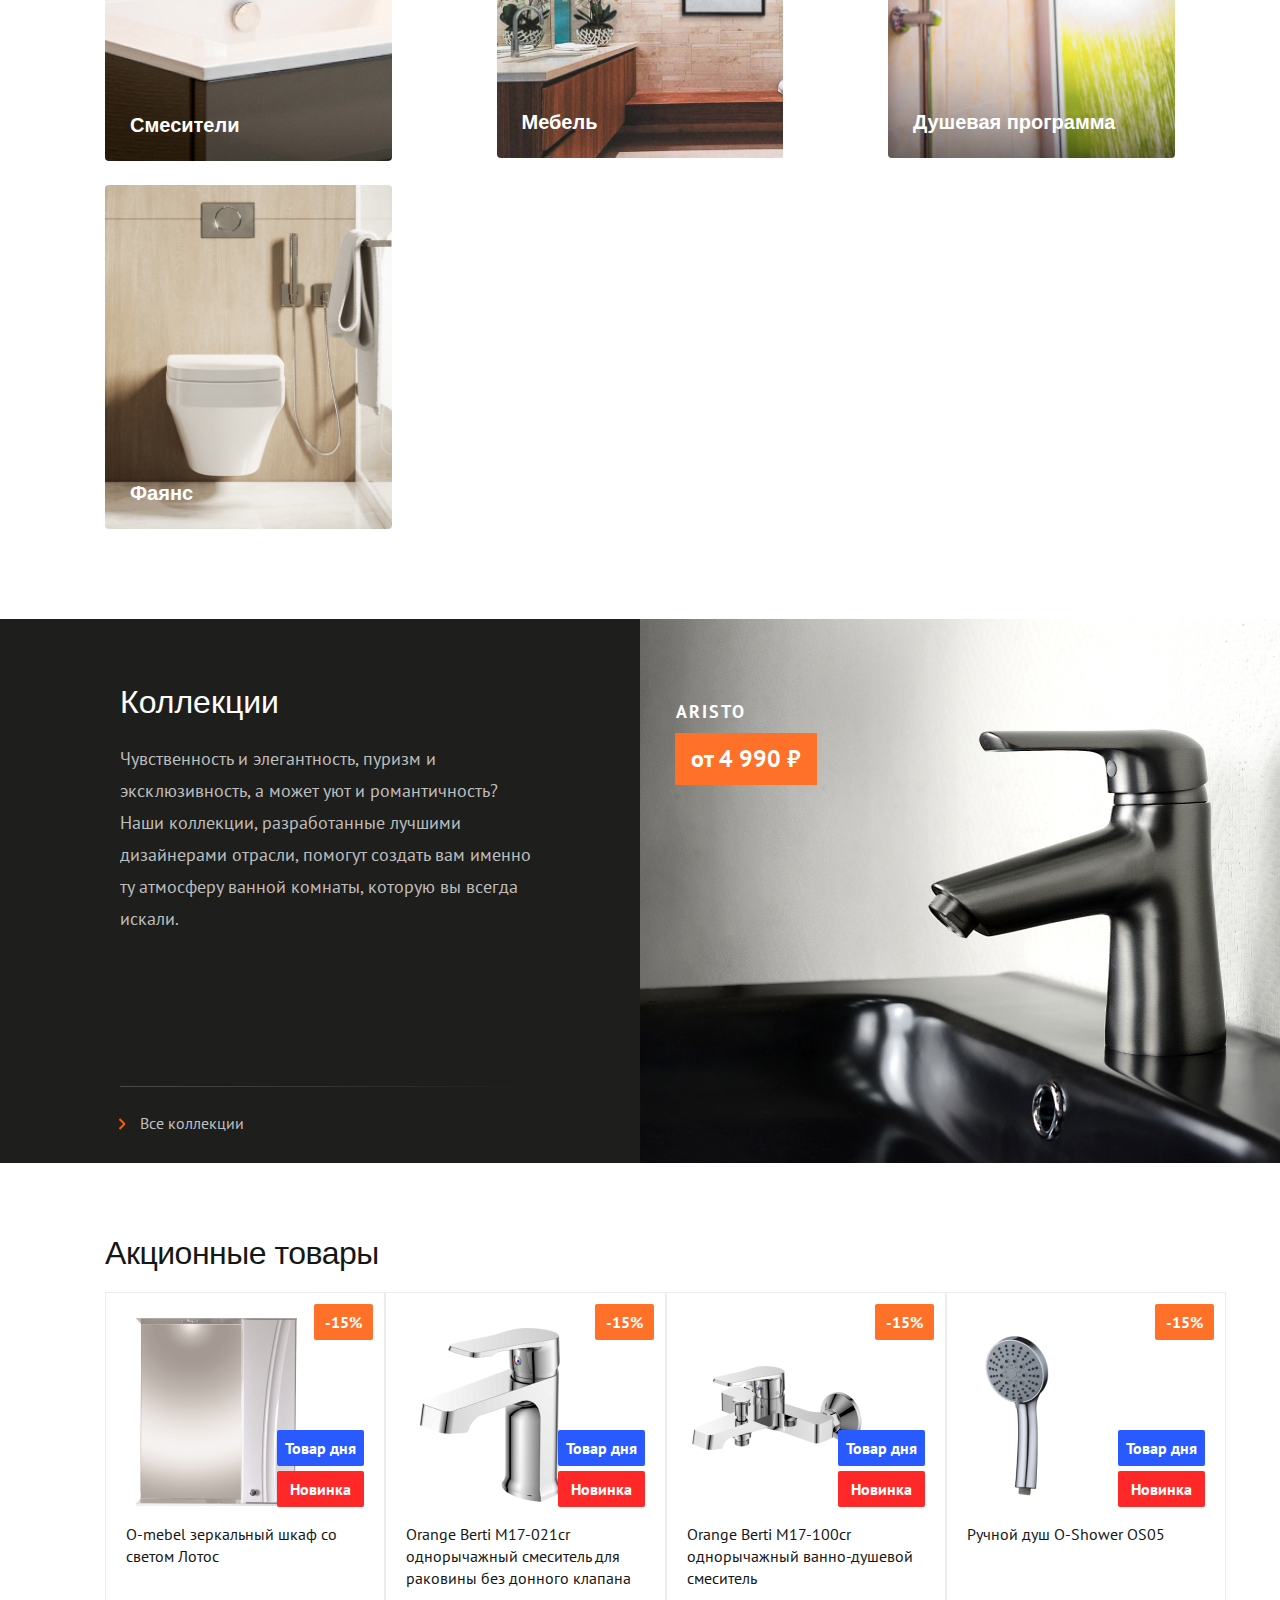
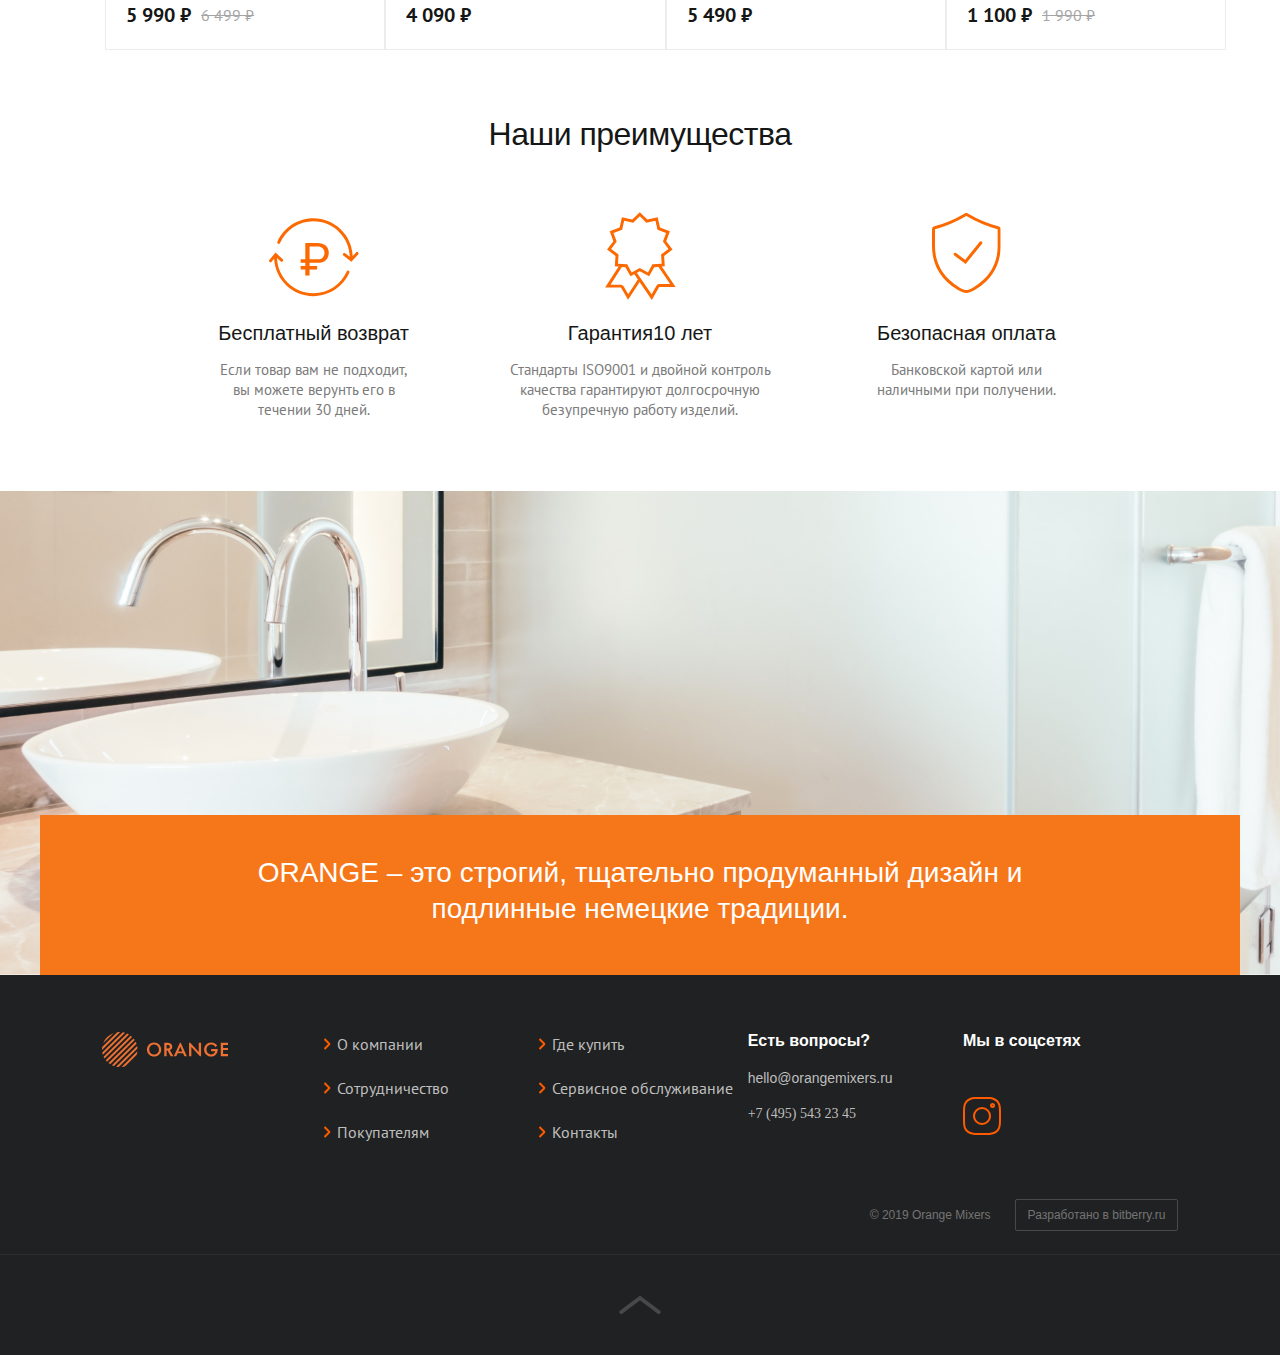
==== commit 07882700: "mobile menu" ====
--- a/index.html
+++ b/index.html
@@ -17,7 +17,37 @@
         <a class="main__header-logo">
           <img src="./images/logo.svg" width="126" height="35" alt="Логотип сайта">
         </a>
-        <ul class="main__header-menu-list none">
+        <div class="mobile-menu none">
+          <ul class="main__header-menu-list">
+            <li class="main__header-menu-item">
+              <a class="main__header-menu-link" href="#">О компании</a>
+            </li>
+            <li class="main__header-menu-item">
+              <a class="main__header-menu-link" href="#">О продукции</a>
+            </li>
+            <li class="main__header-menu-item">
+              <a class="main__header-menu-link" href="#">Каталог товаров</a>
+              <ul class="main__header-submenu-list">
+                <li class="main__header-submenu-item">
+                  <a class="main__header-submenu-link" href="#">Смесители</a>
+                </li>
+                <li class="main__header-submenu-item">
+                  <a class="main__header-submenu-link" href="#">Душевые кабины</a>
+                </li>
+                <li class="main__header-submenu-item">
+                  <a class="main__header-submenu-link" href="#">Раковины</a>
+                </li>
+                <li class="main__header-submenu-item">
+                  <a class="main__header-submenu-link" href="#">Санузлы</a>
+                </li>
+                <li class="main__header-submenu-item">
+                  <a class="main__header-submenu-link" href="#">Аксесуары</a>
+                </li>
+              </ul>
+            </li>
+          </ul>
+        </div>
+        <ul class="main__header-menu-list">
           <li class="main__header-menu-item">
             <a class="main__header-menu-link" href="#">О компании</a>
           </li>
@@ -26,7 +56,7 @@
           </li>
           <li class="main__header-menu-item">
             <a class="main__header-menu-link" href="#">Каталог товаров</a>
-            <ul class="main__header-submenu-list none">
+            <ul class="main__header-submenu-list">
               <li class="main__header-submenu-item">
                 <a class="main__header-submenu-link" href="#">Смесители</a>
               </li>
@@ -103,8 +133,8 @@
     </header>
     <main class="main">
       <section class="main__banner">
-        <p class="main__banner-desc">Разработано в Германии. Сделано в России.</p>
         <div class="swiper mySwiper">
+          <p class="main__banner-desc">Разработано в Германии. Сделано в России.</p>
           <div class="swiper-wrapper">
             <div class="swiper-slide">
               <div class="main__banner__left">
--- a/css/main.css
+++ b/css/main.css
@@ -164,6 +164,55 @@
   }
 }
 
+.mobile-menu {
+  padding-top: 40px;
+  padding-left: 15px;
+  width: 100vw;
+  height: 100vh;
+  z-index: 10;
+  background: #222225;
+  position: absolute;
+  left: 0;
+  right: 0;
+  top: 78px;
+  bottom: 0;
+}
+
+.main__header-menu-list {
+  display: flex;
+  flex-direction: column;
+  list-style: none;
+  padding: 0;
+  margin: 0;
+  row-gap: 20px;
+}
+
+.main__header-menu-link {
+  text-decoration: none;
+  color: #BEBEBE;
+  font-family: "Orenburg", sans-serif;
+  font-size: 24px;
+  font-weight: 400;
+  line-height: 32px;
+  letter-spacing: 0.3px;
+}
+
+.main__header-submenu-list {
+  list-style: none;
+  padding: 0;
+  margin: 0;
+  margin-top: 12px;
+}
+
+.main__header-submenu-link {
+  text-decoration: none;
+  color: #BEBEBE;
+  font-family: "PT Sans", sans-serif;
+  font-size: 16px;
+  font-weight: 400;
+  line-height: 32px;
+}
+
 .main__header-profile-menu-list {
   display: flex;
   align-items: center;
@@ -171,6 +220,11 @@
   margin: 0 0 0 auto;
   padding: 0;
 }
+@media screen and (max-width: 400px) {
+  .main__header-profile-menu-list {
+    align-items: stretch;
+  }
+}
 
 .main__header-profile-menu-link {
   text-decoration: none;
@@ -205,8 +259,8 @@
 }
 
 .main__header-profile-menu-search-icon {
-  width: 42px;
-  height: 42px;
+  width: 44px;
+  height: 44px;
   display: inline-block;
   margin-left: 32px;
 }
@@ -329,12 +383,12 @@
   display: none;
   width: 95px;
   min-height: 32px;
-  padding: 9px 10px 9px;
+  padding: 11px 10px 11px;
   margin-left: 12px;
   align-items: center;
   -moz-column-gap: 12px;
        column-gap: 12px;
-  border: 2px solid #494949;
+  border: 1px solid #494949;
   border-radius: 2px;
 }
 
@@ -360,8 +414,8 @@
 
 .burger span {
   display: inline-block;
+  width: 17px;
   height: 2px;
-  width: 17px;
   transform: scale(1);
   background-color: #716F6F;
 }
@@ -373,7 +427,7 @@
   height: 2px;
   width: 100%;
   background-color: #716F6F;
-  transition: all 0.3s else 0s;
+  transition: all 0.5s ease-in-out;
 }
 
 .burger::before {
@@ -386,18 +440,31 @@
   bottom: 0;
 }
 
+.burger.active {
+  transform: rotate(180deg);
+  transition: transform 0.8s ease-in-out;
+}
+
 .burger.active span {
   transform: scale(0);
 }
 
 .burger.active::before {
-  top: 50%;
-  transform: rotate(-45deg) translate(0, -50%);
+  width: 18.9px;
+  height: 3px;
+  top: 63%;
+  left: 0;
+  transform: translateY(-4px) rotate(59deg);
+  background-color: #ffffff;
 }
 
 .burger.active::after {
-  bottom: 50%;
-  transform: rotate(45deg) translate(0, 50%);
+  left: -1px;
+  width: 19.9px;
+  height: 3px;
+  bottom: 140%;
+  transform: translateY(14px) rotate(309deg);
+  background-color: #ffffff;
 }
 
 @media (max-width: 400px) {
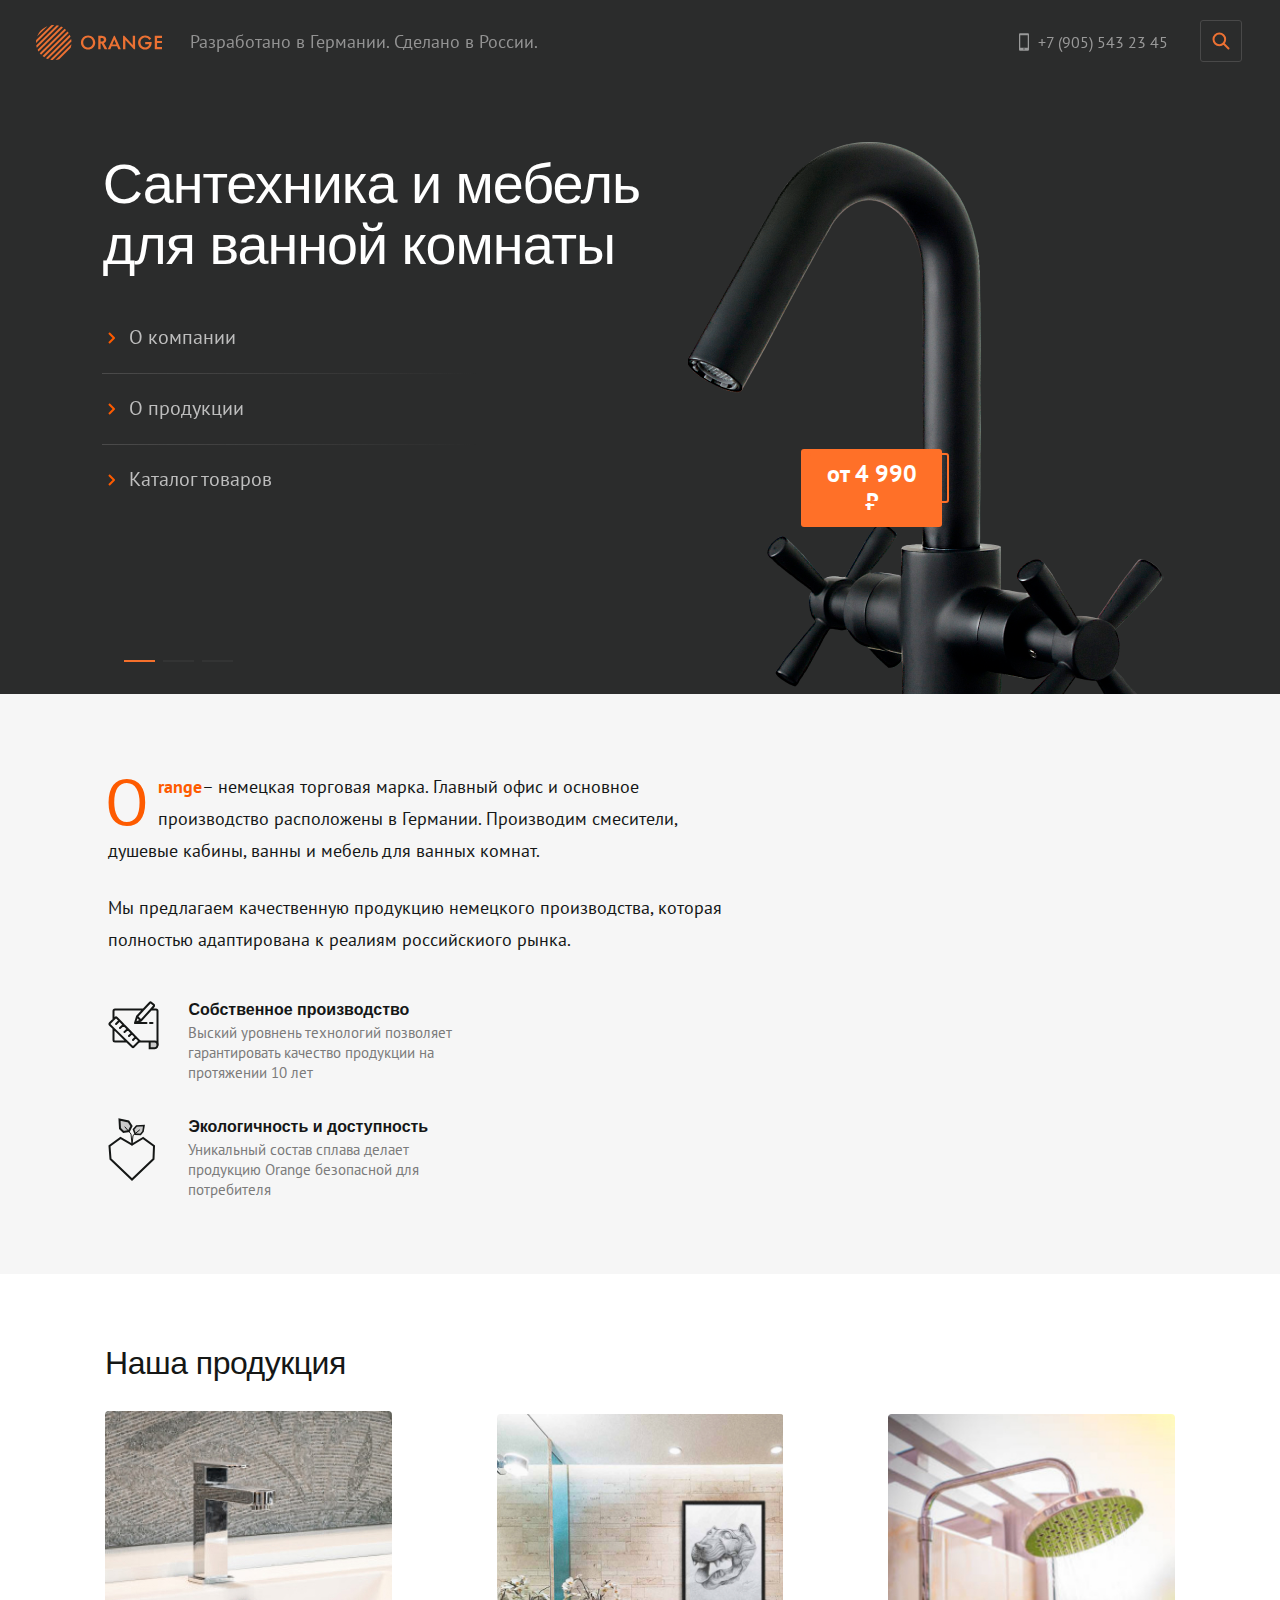
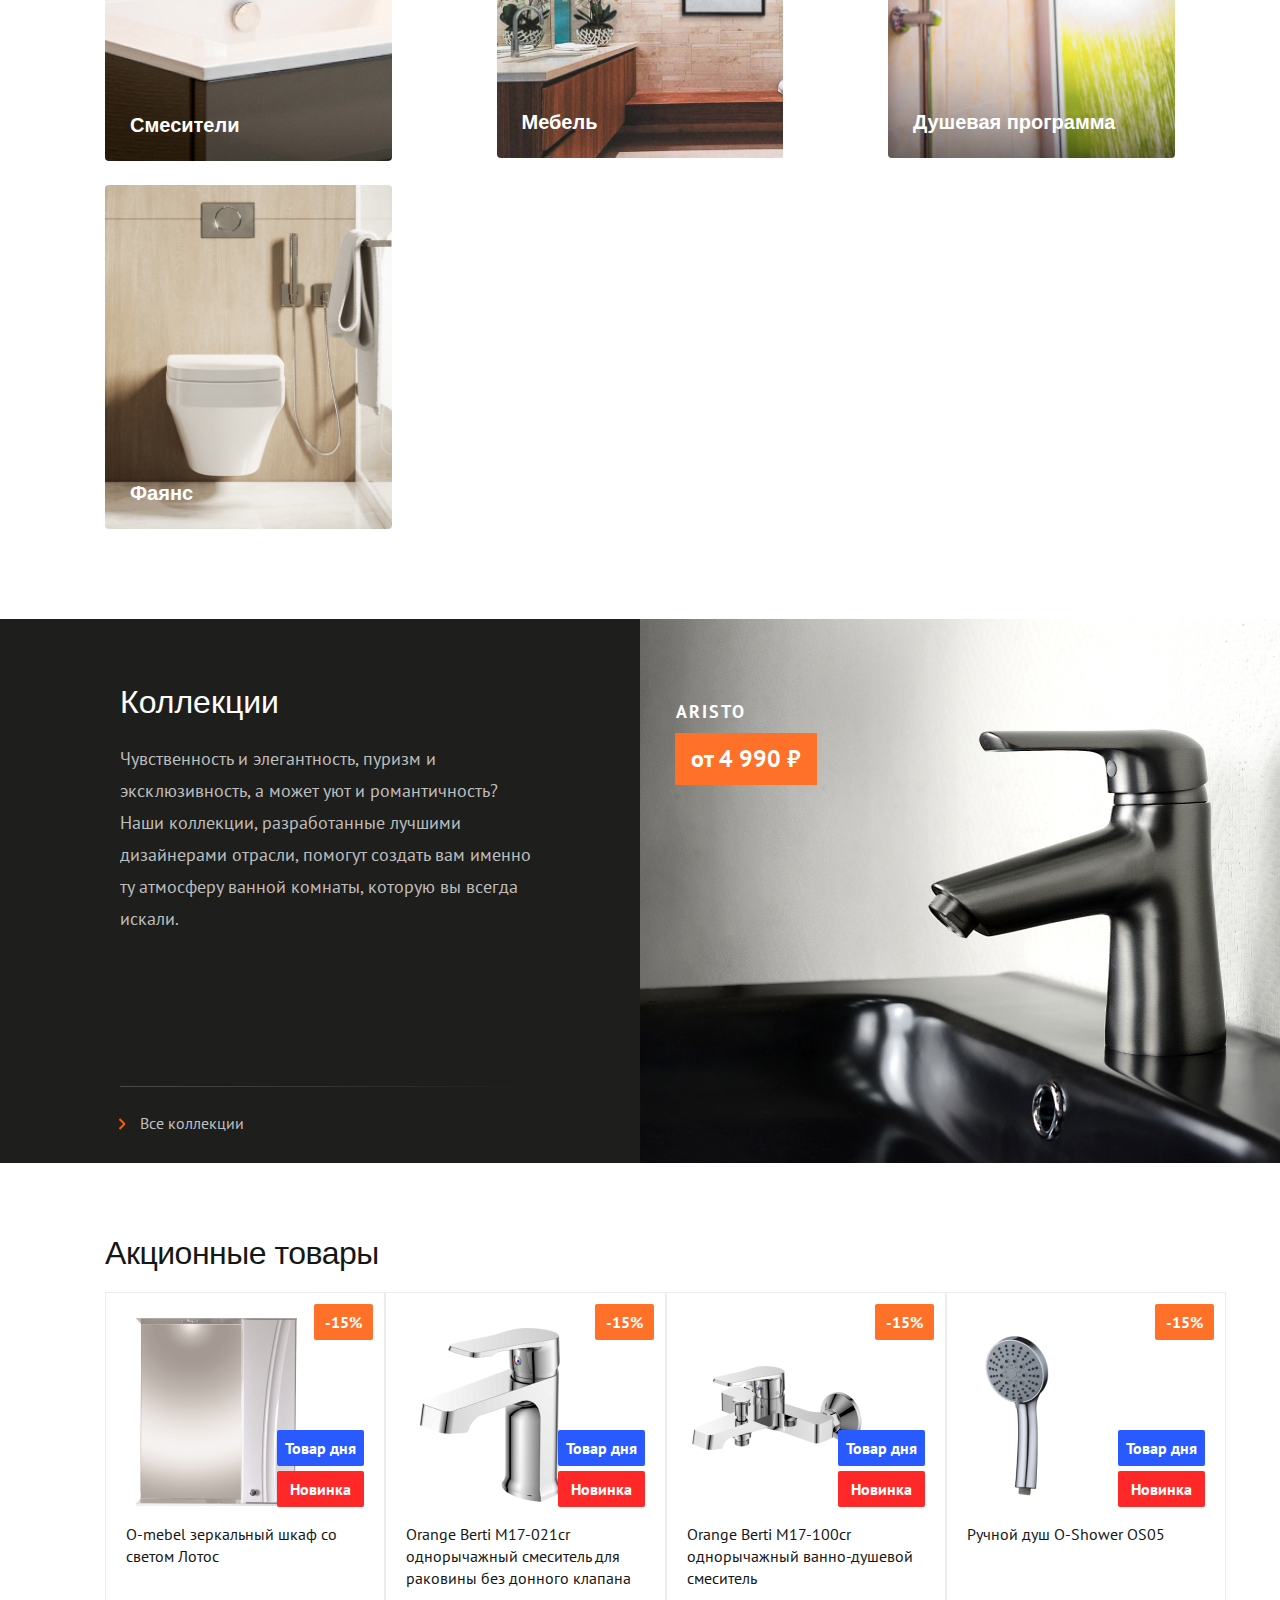
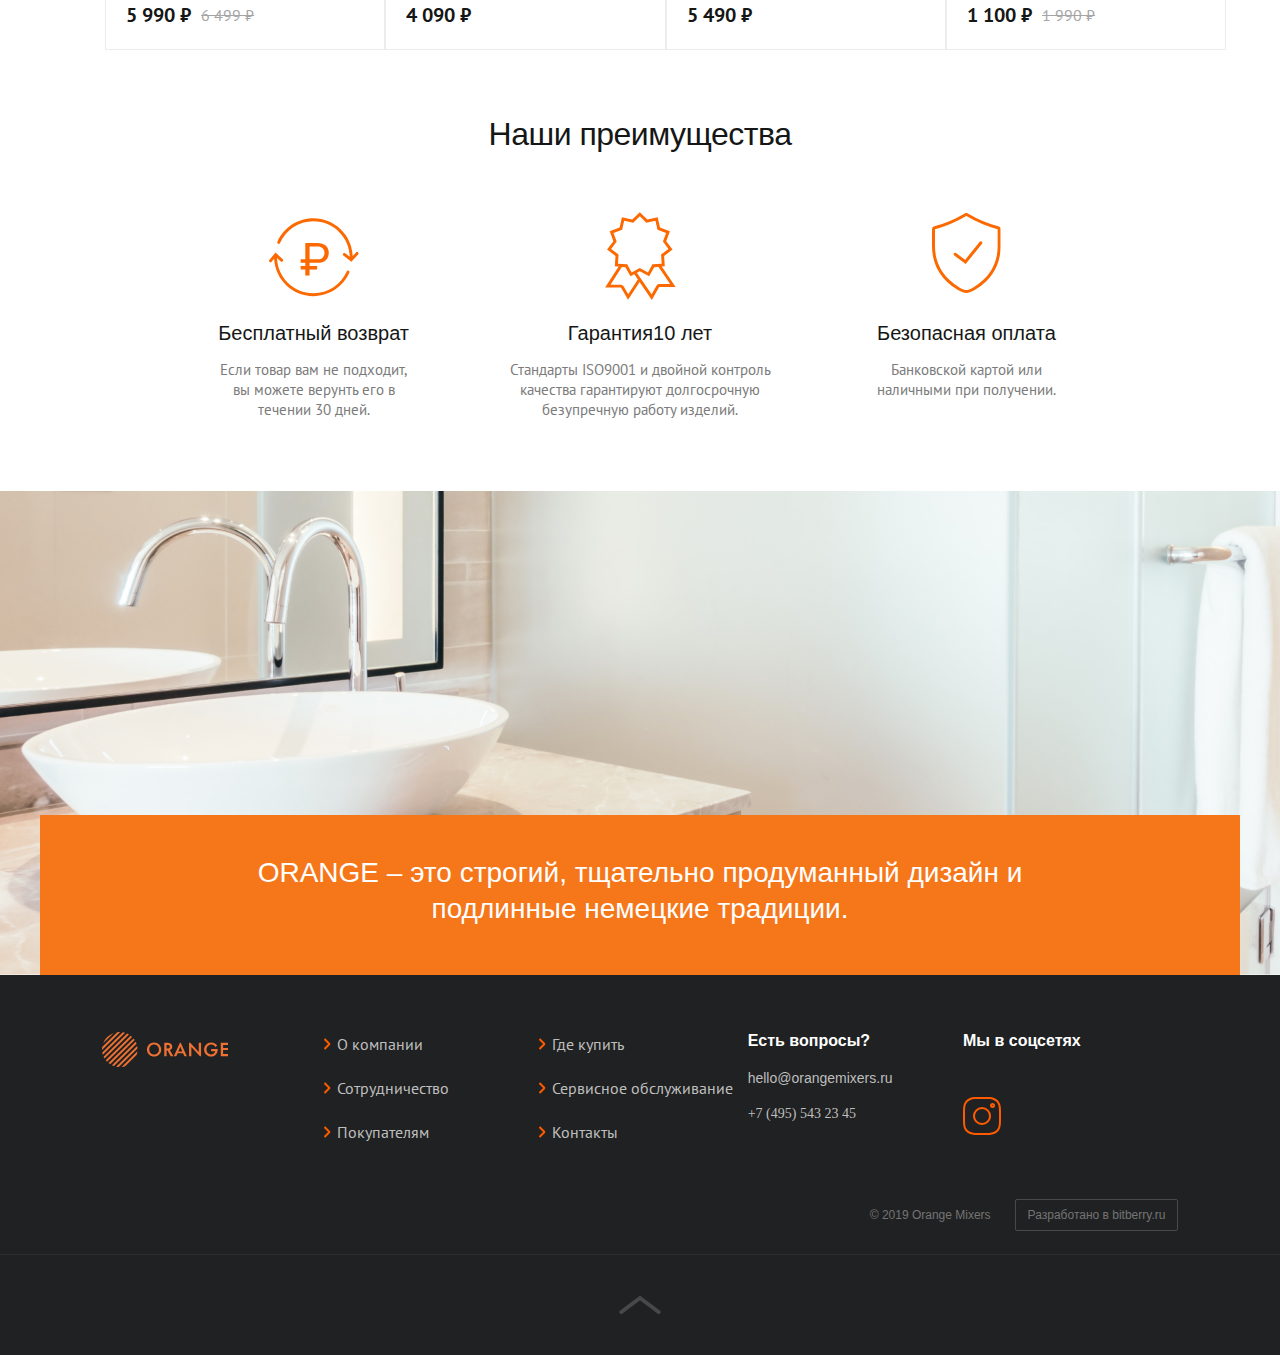
==== commit c4b12b4e: "добавляет close" ====
--- a/index.html
+++ b/index.html
@@ -47,7 +47,7 @@
             </li>
           </ul>
         </div>
-        <ul class="main__header-menu-list">
+        <ul class="main__header-menu-list none">
           <li class="main__header-menu-item">
             <a class="main__header-menu-link" href="#">О компании</a>
           </li>
--- a/css/main.css
+++ b/css/main.css
@@ -380,6 +380,7 @@
 
 /* Burger */
 .burger__wrapper {
+  position: relative;
   display: none;
   width: 95px;
   min-height: 32px;
@@ -399,7 +400,6 @@
   font-size: 16px;
   font-style: normal;
   font-weight: 700;
-  line-height: 20px;
 }
 
 .burger {
@@ -409,14 +409,13 @@
   align-items: center;
   justify-content: flex-end;
   width: 17px;
-  height: 14px;
+  height: 12px;
 }
 
 .burger span {
-  display: inline-block;
+  display: block;
   width: 17px;
   height: 2px;
-  transform: scale(1);
   background-color: #716F6F;
 }
 
@@ -435,12 +434,14 @@
 }
 
 .burger::after {
-  width: 15px;
+  width: 14px;
   left: 0;
   bottom: 0;
 }
 
 .burger.active {
+  width: 14px;
+  height: 14px;
   transform: rotate(180deg);
   transition: transform 0.8s ease-in-out;
 }
@@ -450,26 +451,28 @@
 }
 
 .burger.active::before {
-  width: 18.9px;
-  height: 3px;
-  top: 63%;
-  left: 0;
-  transform: translateY(-4px) rotate(59deg);
+  width: 16px;
+  height: 2px;
+  top: 70%;
+  left: -2px;
+  transform: translateY(-4px) rotate(44deg);
   background-color: #ffffff;
 }
 
 .burger.active::after {
-  left: -1px;
-  width: 19.9px;
-  height: 3px;
-  bottom: 140%;
-  transform: translateY(14px) rotate(309deg);
+  width: 17px;
+  height: 2px;
+  bottom: 143%;
+  left: -2px;
+  transform: translateY(14px) rotate(316deg);
   background-color: #ffffff;
 }
 
 @media (max-width: 400px) {
   .burger__wrapper {
     display: flex;
+    align-items: center;
+    justify-content: space-between;
     position: relative;
     z-index: 10;
   }
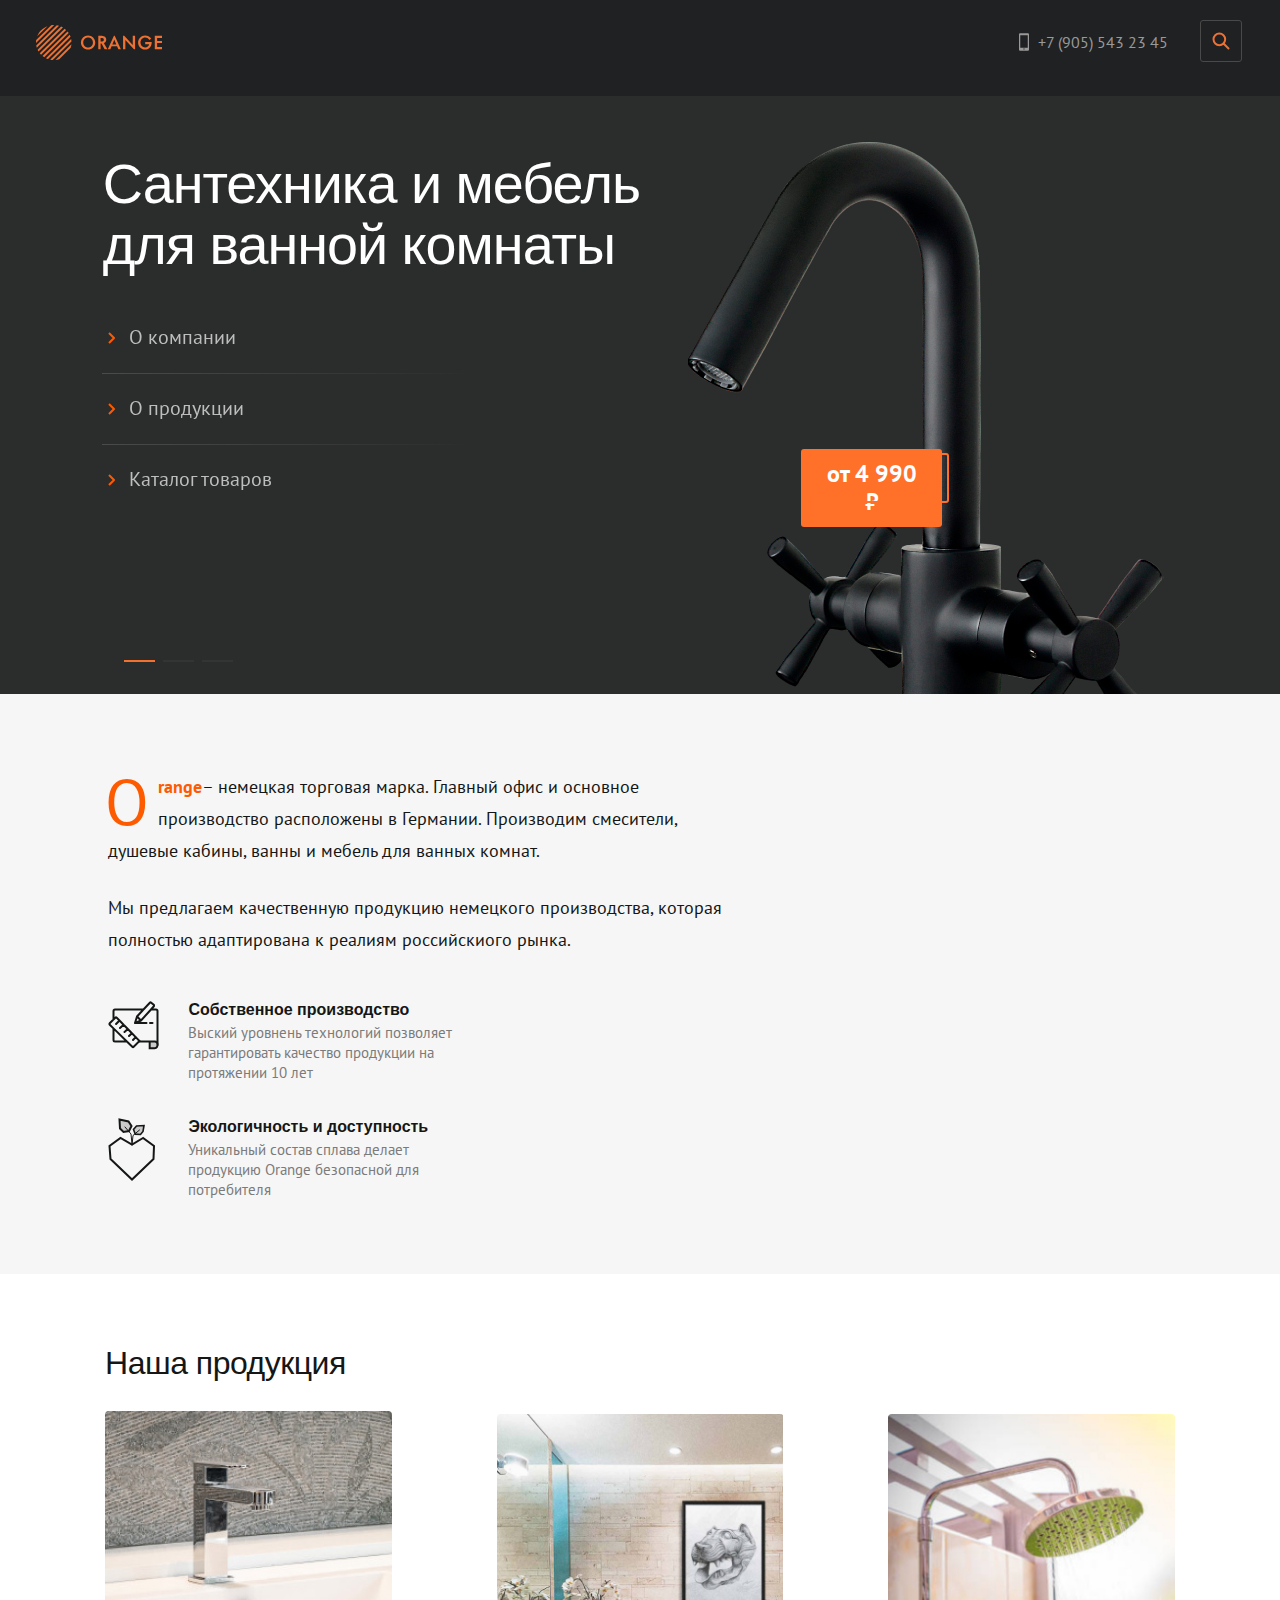
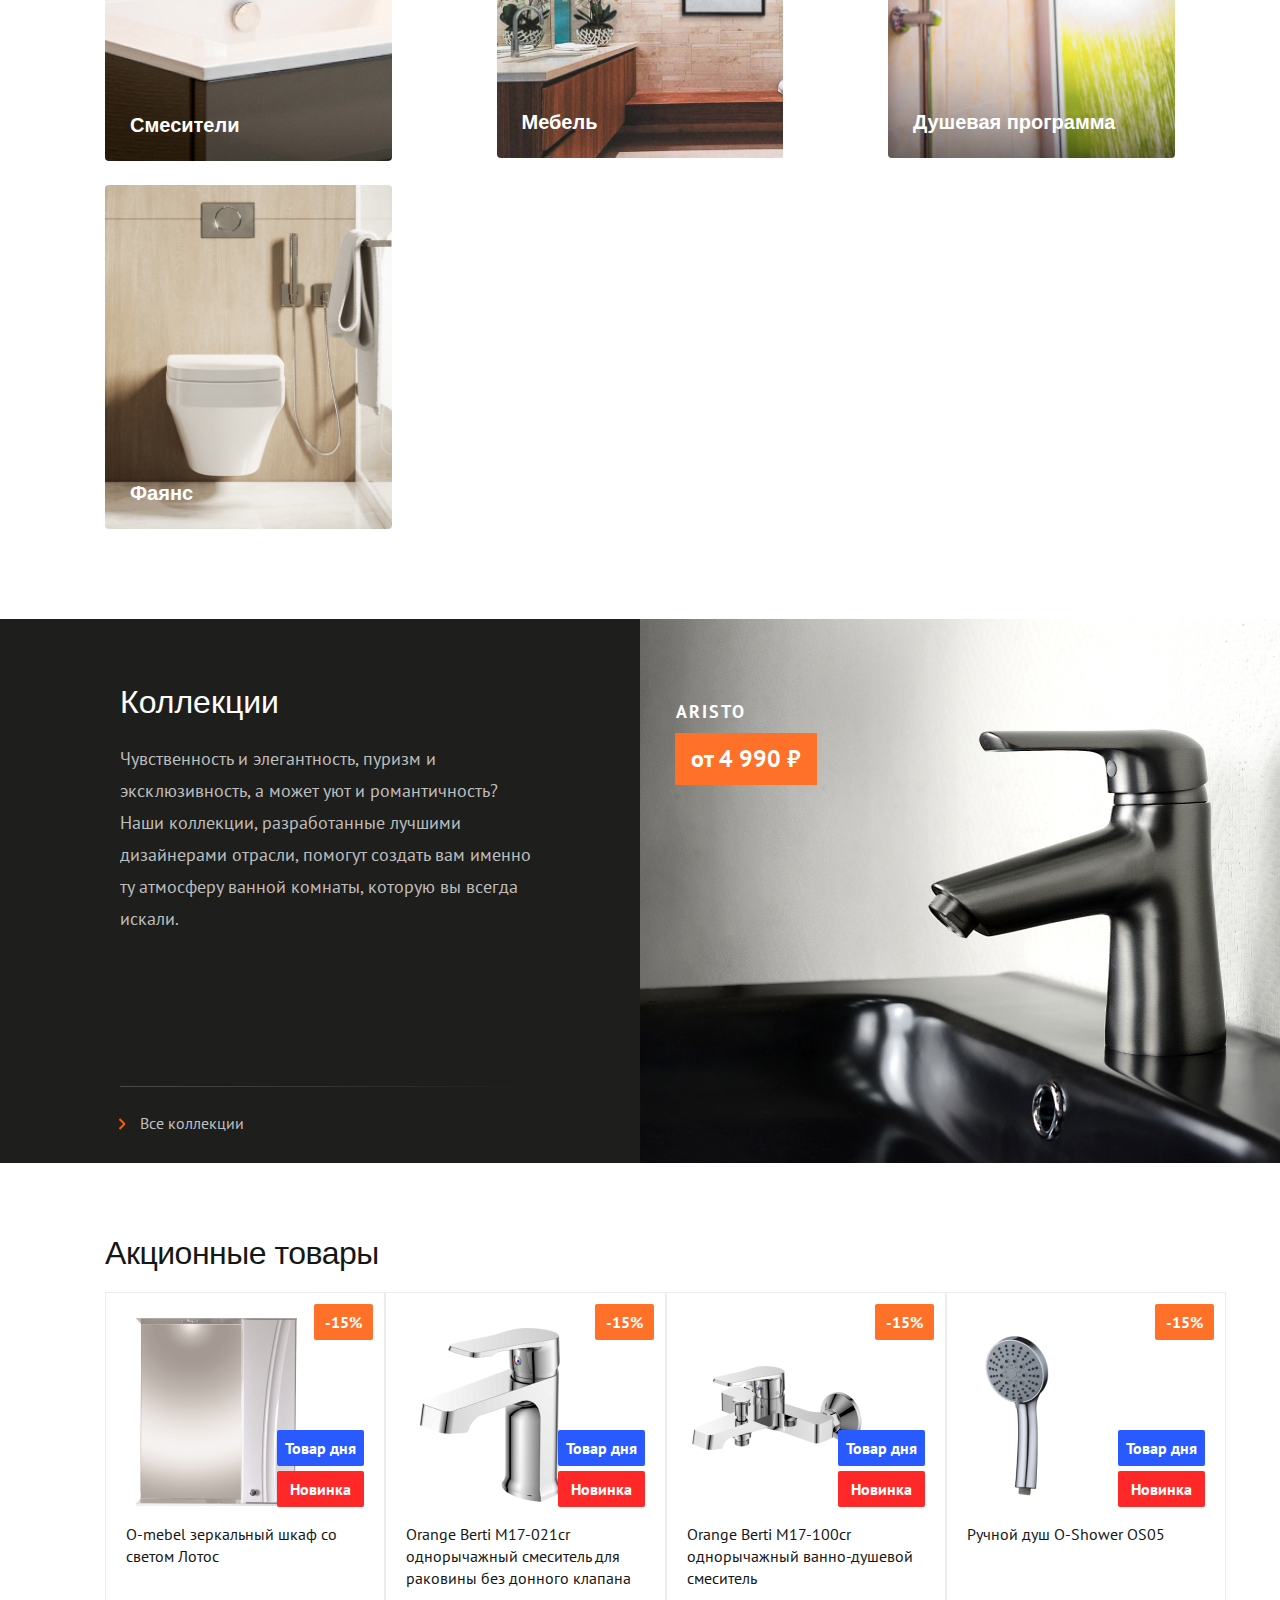
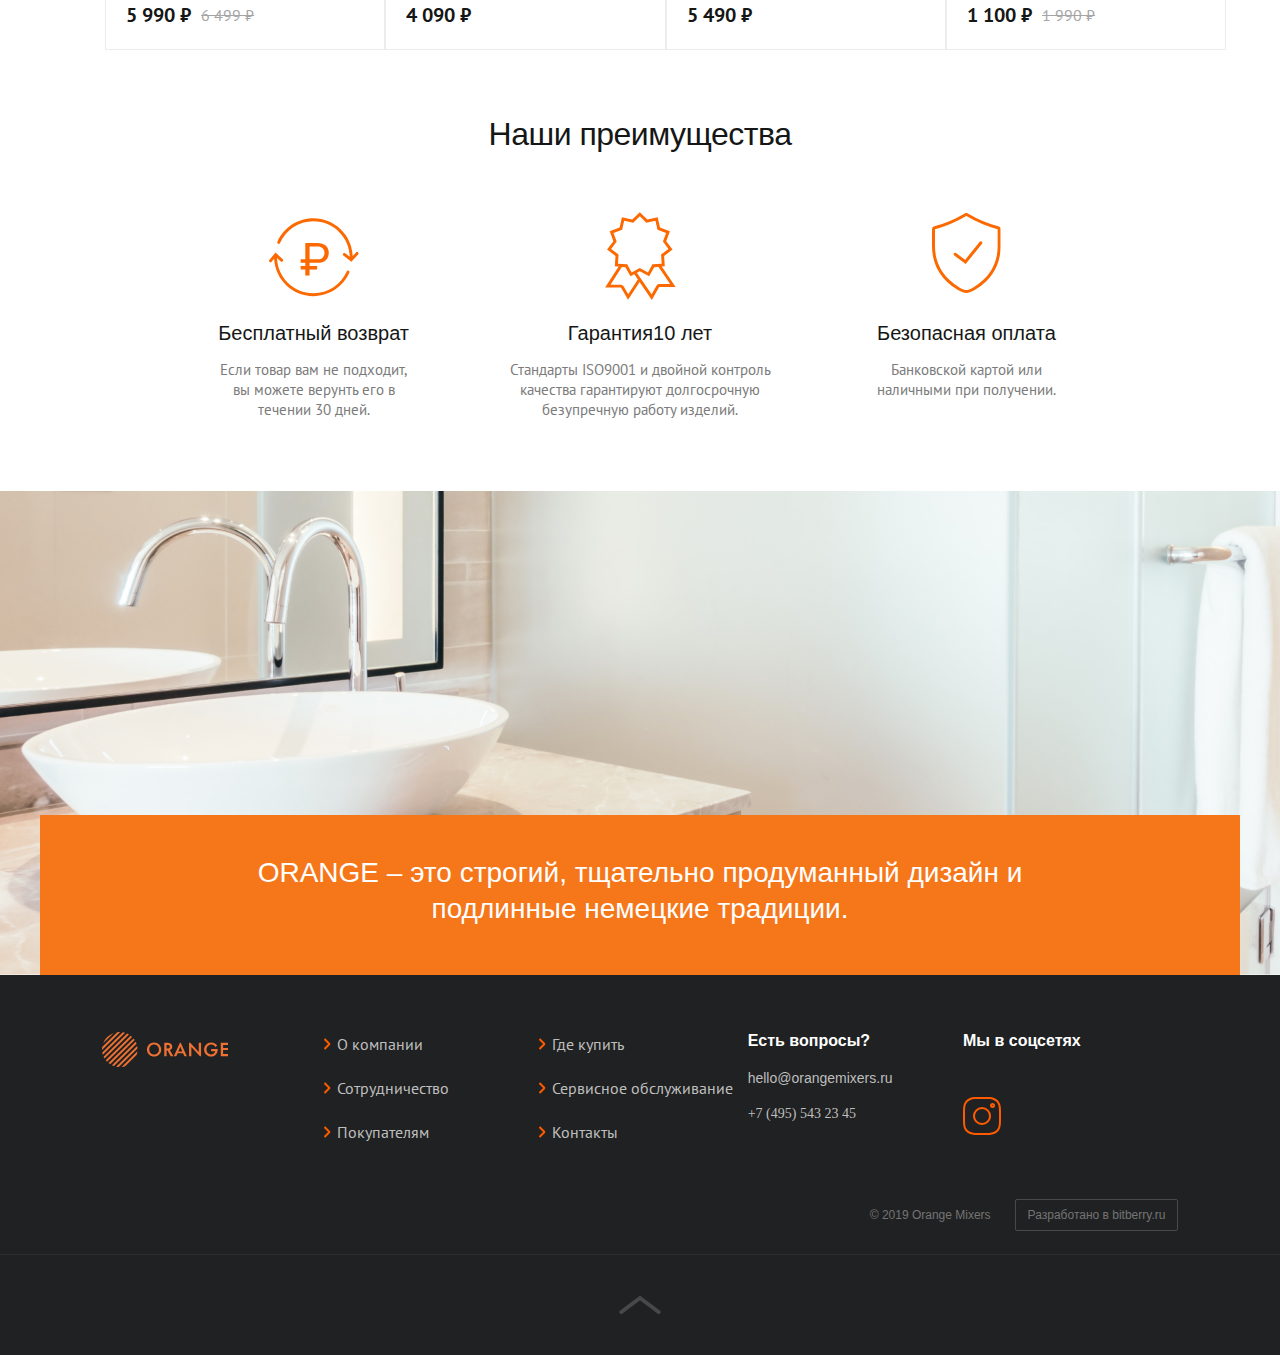
==== commit 39cebbae: "добавляет catalog header" ====
--- a/index.html
+++ b/index.html
@@ -78,17 +78,19 @@
         <ul class="main__header-profile-menu-list">
           <li class="main__header-profile-menu-item">
             <a class="main__header-profile-menu-link main__header-profile-phone" href="tel:+79055432345">
-              <svg width="20" height="20" viewBox="0 0 20 20" xmlns="http://www.w3.org/2000/svg">
-                <g clip-path="url(#clip0_5703_666)">
-                  <path
-                    d="M13.75 1.25H6.25C5.55937 1.25 5 1.80937 5 2.5V17.5C5 18.1906 5.55937 18.75 6.25 18.75H13.75C14.4406 18.75 15 18.1906 15 17.5V2.5C15 1.80937 14.4406 1.25 13.75 1.25ZM10 17.5C9.655 17.5 9.375 17.22 9.375 16.875C9.375 16.53 9.655 16.25 10 16.25C10.345 16.25 10.625 16.53 10.625 16.875C10.625 17.22 10.345 17.5 10 17.5ZM13.75 15.625H6.25V3.125H13.75V15.625Z" />
-                </g>
-                <defs>
-                  <clipPath id="clip0_5703_666">
-                    <rect width="20" height="20" />
-                  </clipPath>
-                </defs>
-              </svg>
+              <span class="main__header-profile-span">
+                <svg width="20" height="20" viewBox="0 0 20 20" xmlns="http://www.w3.org/2000/svg">
+                  <g clip-path="url(#clip0_5703_666)">
+                    <path
+                      d="M13.75 1.25H6.25C5.55937 1.25 5 1.80937 5 2.5V17.5C5 18.1906 5.55937 18.75 6.25 18.75H13.75C14.4406 18.75 15 18.1906 15 17.5V2.5C15 1.80937 14.4406 1.25 13.75 1.25ZM10 17.5C9.655 17.5 9.375 17.22 9.375 16.875C9.375 16.53 9.655 16.25 10 16.25C10.345 16.25 10.625 16.53 10.625 16.875C10.625 17.22 10.345 17.5 10 17.5ZM13.75 15.625H6.25V3.125H13.75V15.625Z" />
+                  </g>
+                  <defs>
+                    <clipPath id="clip0_5703_666">
+                      <rect width="20" height="20" />
+                    </clipPath>
+                  </defs>
+                </svg>
+              </span>
               +7 (905) 543 23
               45</a>
           </li>
@@ -147,7 +149,7 @@
                     <a class="main__banner__left-link" href="#">О продукции</a>
                   </li>
                   <li class="main__banner__left-item">
-                    <a class="main__banner__left-link" href="#">Каталог товаров</a>
+                    <a class="main__banner__left-link" href="catalog.html">Каталог товаров</a>
                   </li>
                 </ul>
               </div>
--- a/css/main.css
+++ b/css/main.css
@@ -149,6 +149,11 @@
   right: 0;
   padding: 20px 0;
   z-index: 2;
+  background-color: #202122;
+}
+
+.main__header--catalog {
+  position: static;
 }
 
 .main__header-nav {
@@ -180,11 +185,11 @@
 
 .main__header-menu-list {
   display: flex;
-  flex-direction: column;
   list-style: none;
   padding: 0;
   margin: 0;
-  row-gap: 20px;
+  -moz-column-gap: 20px;
+       column-gap: 20px;
 }
 
 .main__header-menu-link {
@@ -198,6 +203,7 @@
 }
 
 .main__header-submenu-list {
+  display: none;
   list-style: none;
   padding: 0;
   margin: 0;
@@ -232,7 +238,10 @@
 
 .main__header-profile-phone {
   position: relative;
-  display: inline-block;
+  display: flex;
+  align-items: center;
+  -moz-column-gap: 4px;
+       column-gap: 4px;
   color: #999;
   font-family: "PT Sans", sans-serif;
   font-size: 16px;
@@ -244,8 +253,6 @@
   color: #F5702C;
 }
 .main__header-profile-phone svg {
-  position: absolute;
-  left: -24px;
   fill: #999999;
   transition: all 0.3s ease-in-out;
 }
@@ -256,6 +263,38 @@
   .main__header-profile-phone {
     display: none;
   }
+}
+
+.main__header-profile-span {
+  display: block;
+  width: 20px;
+  height: 20px;
+}
+
+.main__header-profile-menu-cart {
+  margin-left: 32px;
+  position: relative;
+  padding: 13px 18px 9px 46px;
+  display: flex;
+  align-items: center;
+  border-radius: 2px;
+  border: 1px solid #494949;
+}
+
+.main__header-profile-menu-cart-svg {
+  position: absolute;
+  top: 50%;
+  left: 21px;
+  transform: translate(-50%, -50%);
+}
+
+.main__header-profile-menu-monay {
+  color: #FFF;
+  font-family: PT Sans;
+  font-size: 16px;
+  font-style: normal;
+  font-weight: 700;
+  line-height: normal;
 }
 
 .main__header-profile-menu-search-icon {
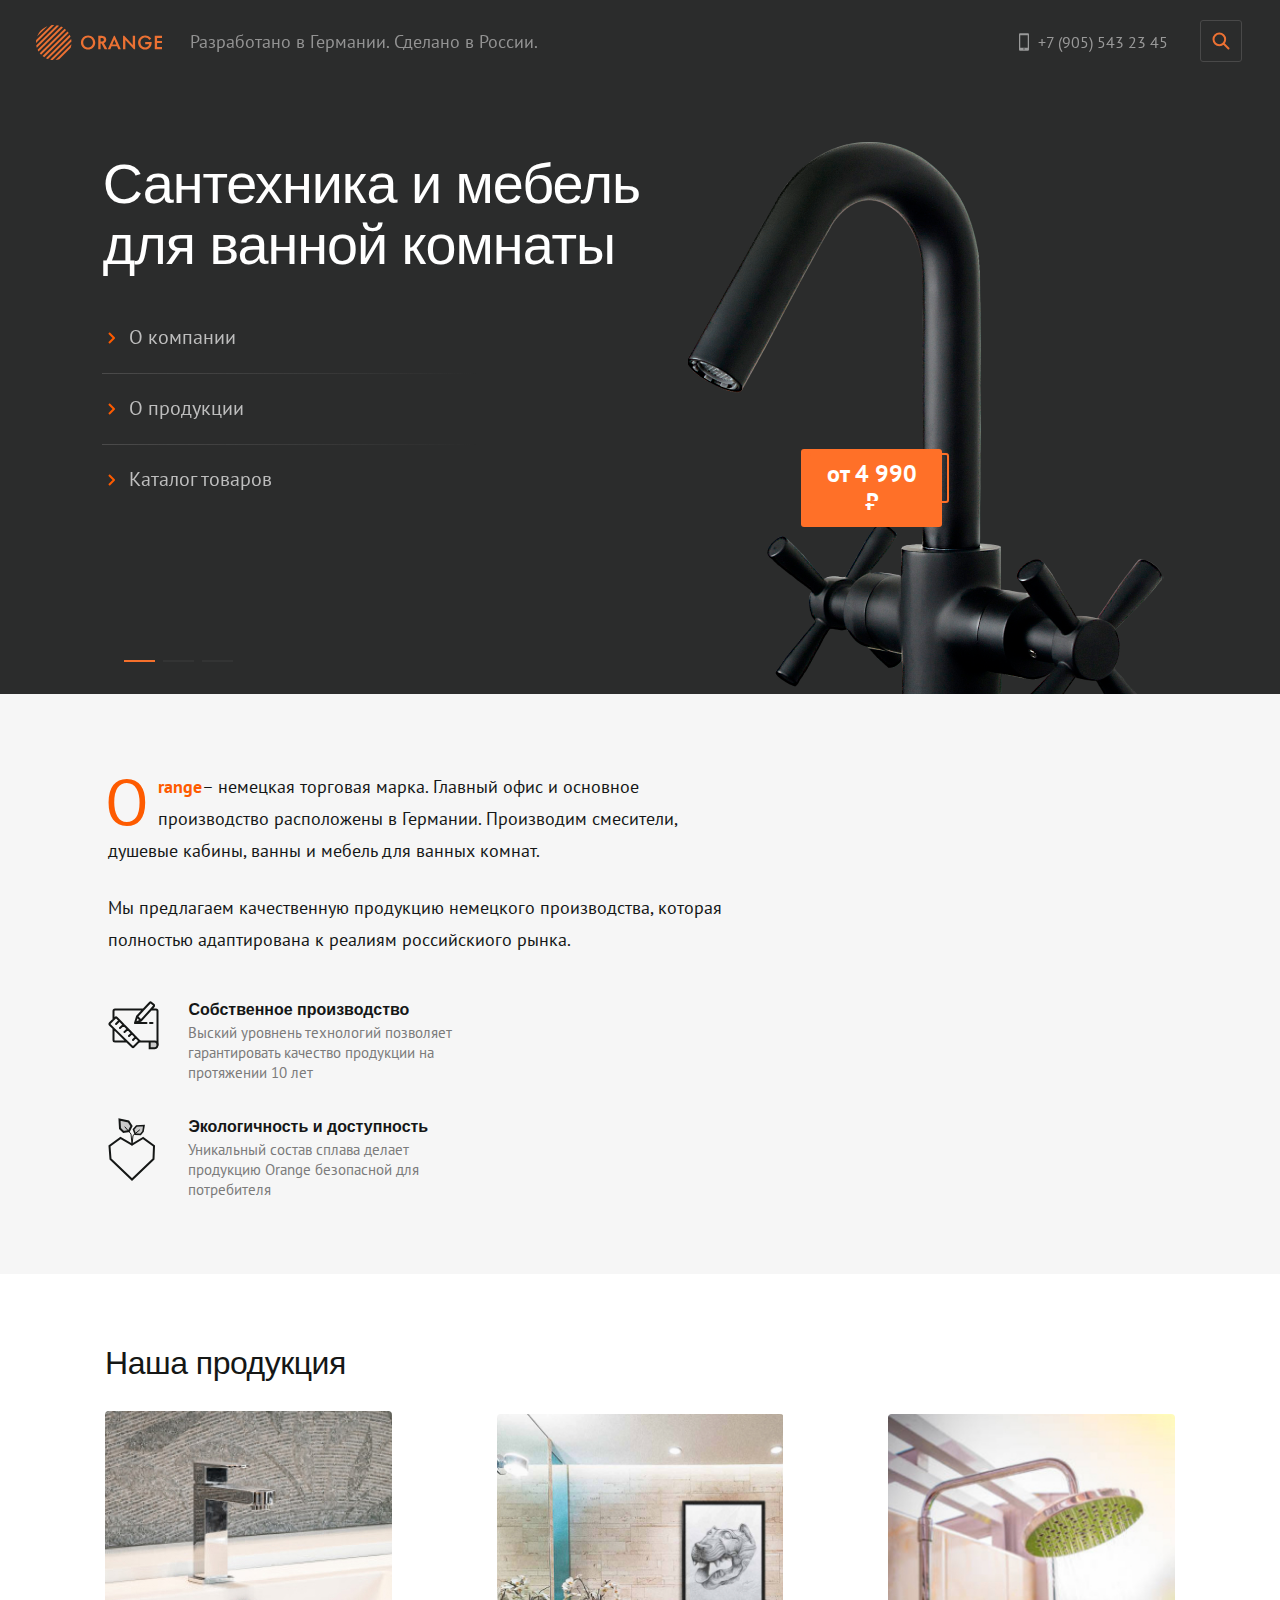
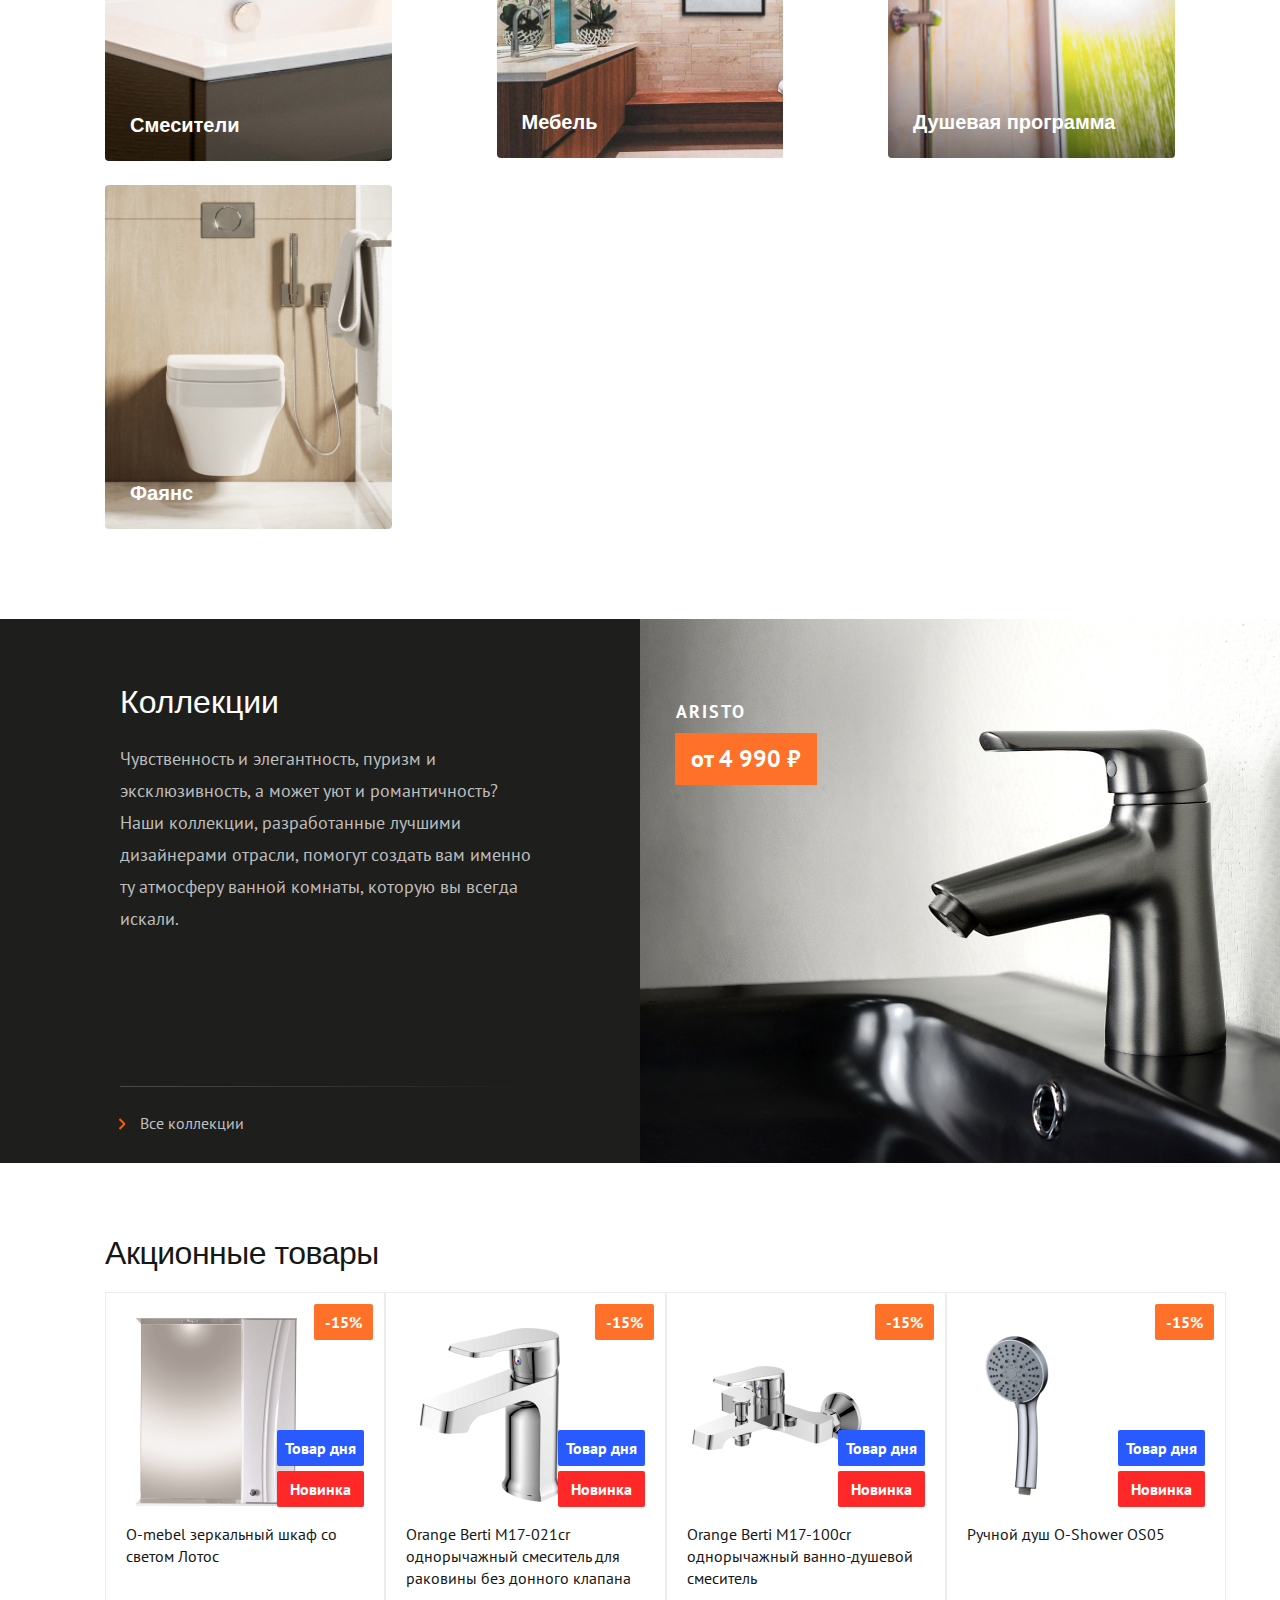
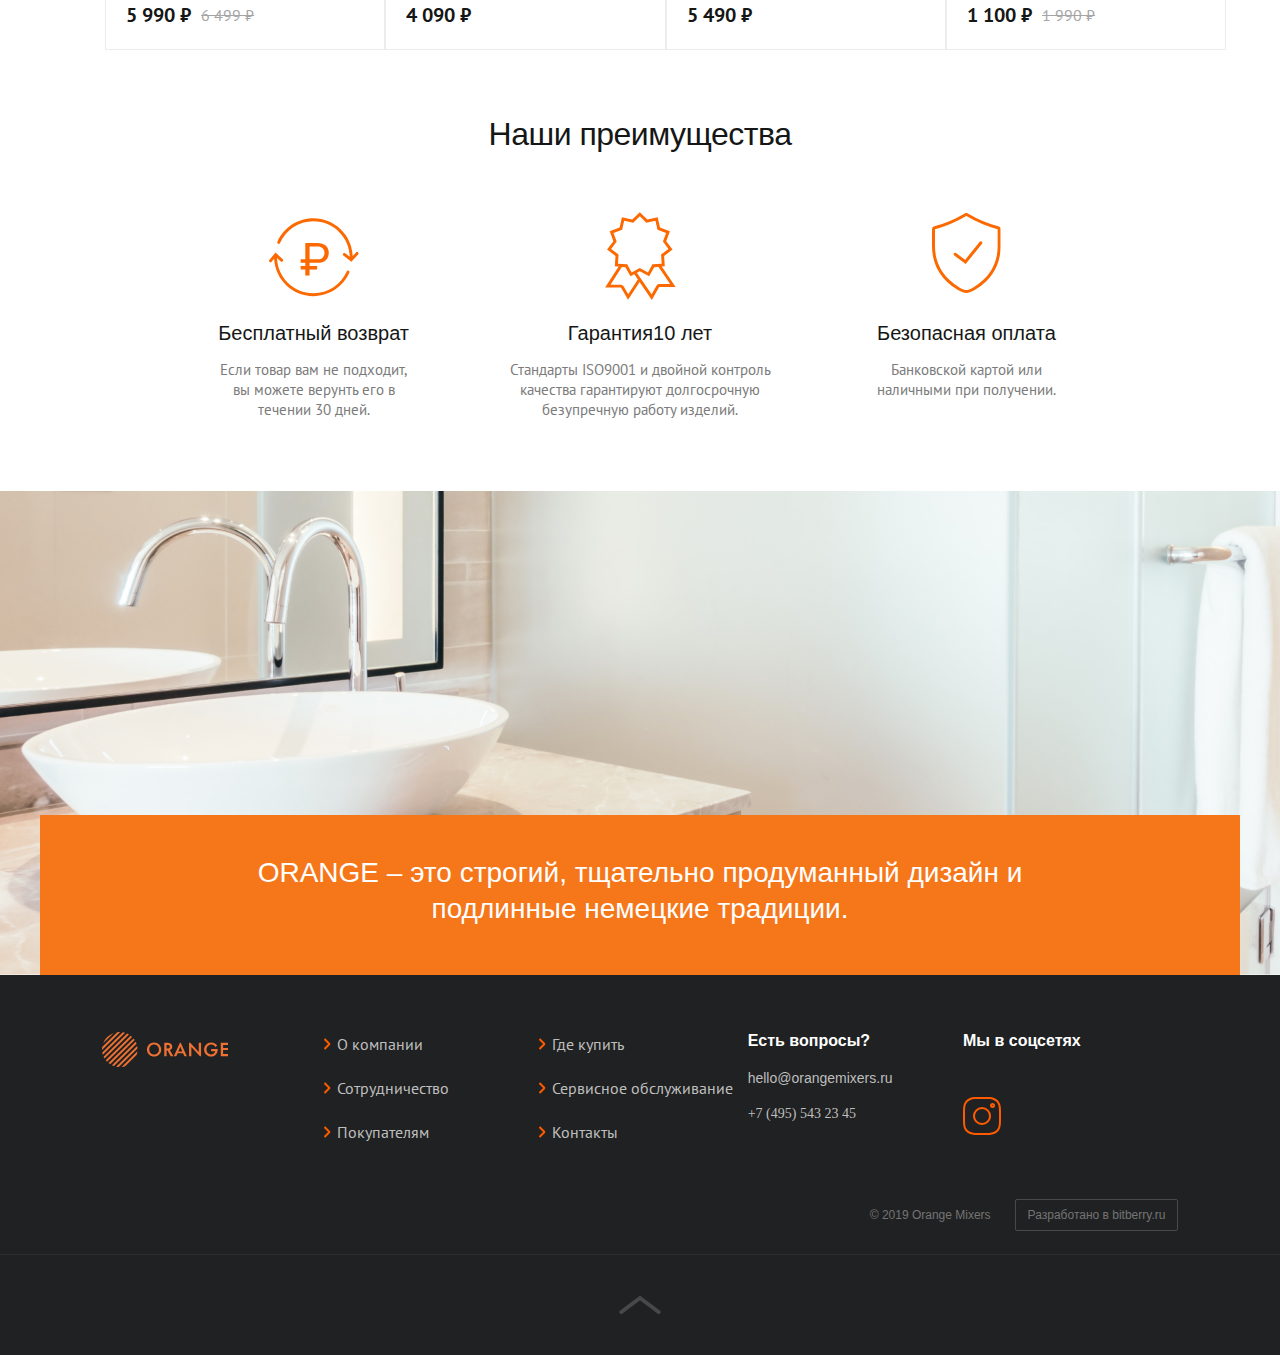
==== commit 913f8f23: "сделано submenu каталог" ====
--- a/index.html
+++ b/index.html
@@ -27,6 +27,7 @@
             </li>
             <li class="main__header-menu-item">
               <a class="main__header-menu-link" href="#">Каталог товаров</a>
+          
               <ul class="main__header-submenu-list">
                 <li class="main__header-submenu-item">
                   <a class="main__header-submenu-link" href="#">Смесители</a>
--- a/css/main.css
+++ b/css/main.css
@@ -149,11 +149,11 @@
   right: 0;
   padding: 20px 0;
   z-index: 2;
-  background-color: #202122;
 }
 
 .main__header--catalog {
   position: static;
+  background-color: #202122;
 }
 
 .main__header-nav {
@@ -184,6 +184,7 @@
 }
 
 .main__header-menu-list {
+  position: relative;
   display: flex;
   list-style: none;
   padding: 0;
@@ -193,6 +194,7 @@
 }
 
 .main__header-menu-link {
+  padding: 0 30px 0 0;
   text-decoration: none;
   color: #BEBEBE;
   font-family: "Orenburg", sans-serif;
@@ -202,12 +204,28 @@
   letter-spacing: 0.3px;
 }
 
+.main__header-menu-link__arrow {
+  position: absolute;
+  content: "";
+  width: 4px;
+  height: 8px;
+  top: 15px;
+  transform: translate(-50%, -50%);
+  right: 15px;
+}
+
 .main__header-submenu-list {
-  display: none;
+  min-width: 218px;
+  max-width: 100%;
+  opacity: 0;
+  visibility: hidden;
+  position: absolute;
+  right: 0;
   list-style: none;
-  padding: 0;
+  padding: 15px 15px 0;
   margin: 0;
-  margin-top: 12px;
+  background-color: #202122;
+  z-index: 5;
 }
 
 .main__header-submenu-link {
@@ -217,6 +235,17 @@
   font-size: 16px;
   font-weight: 400;
   line-height: 32px;
+}
+
+.main__header-menu-list li:hover > .main__header-submenu-list {
+  opacity: 1;
+  visibility: visible;
+  transition: all 0.5s ease-in-out;
+}
+
+.main__header-menu-list li:hover > .main__header-menu-link__arrow svg {
+  transform: rotate(180deg);
+  transition: all 0.5s ease-in-out;
 }
 
 .main__header-profile-menu-list {
